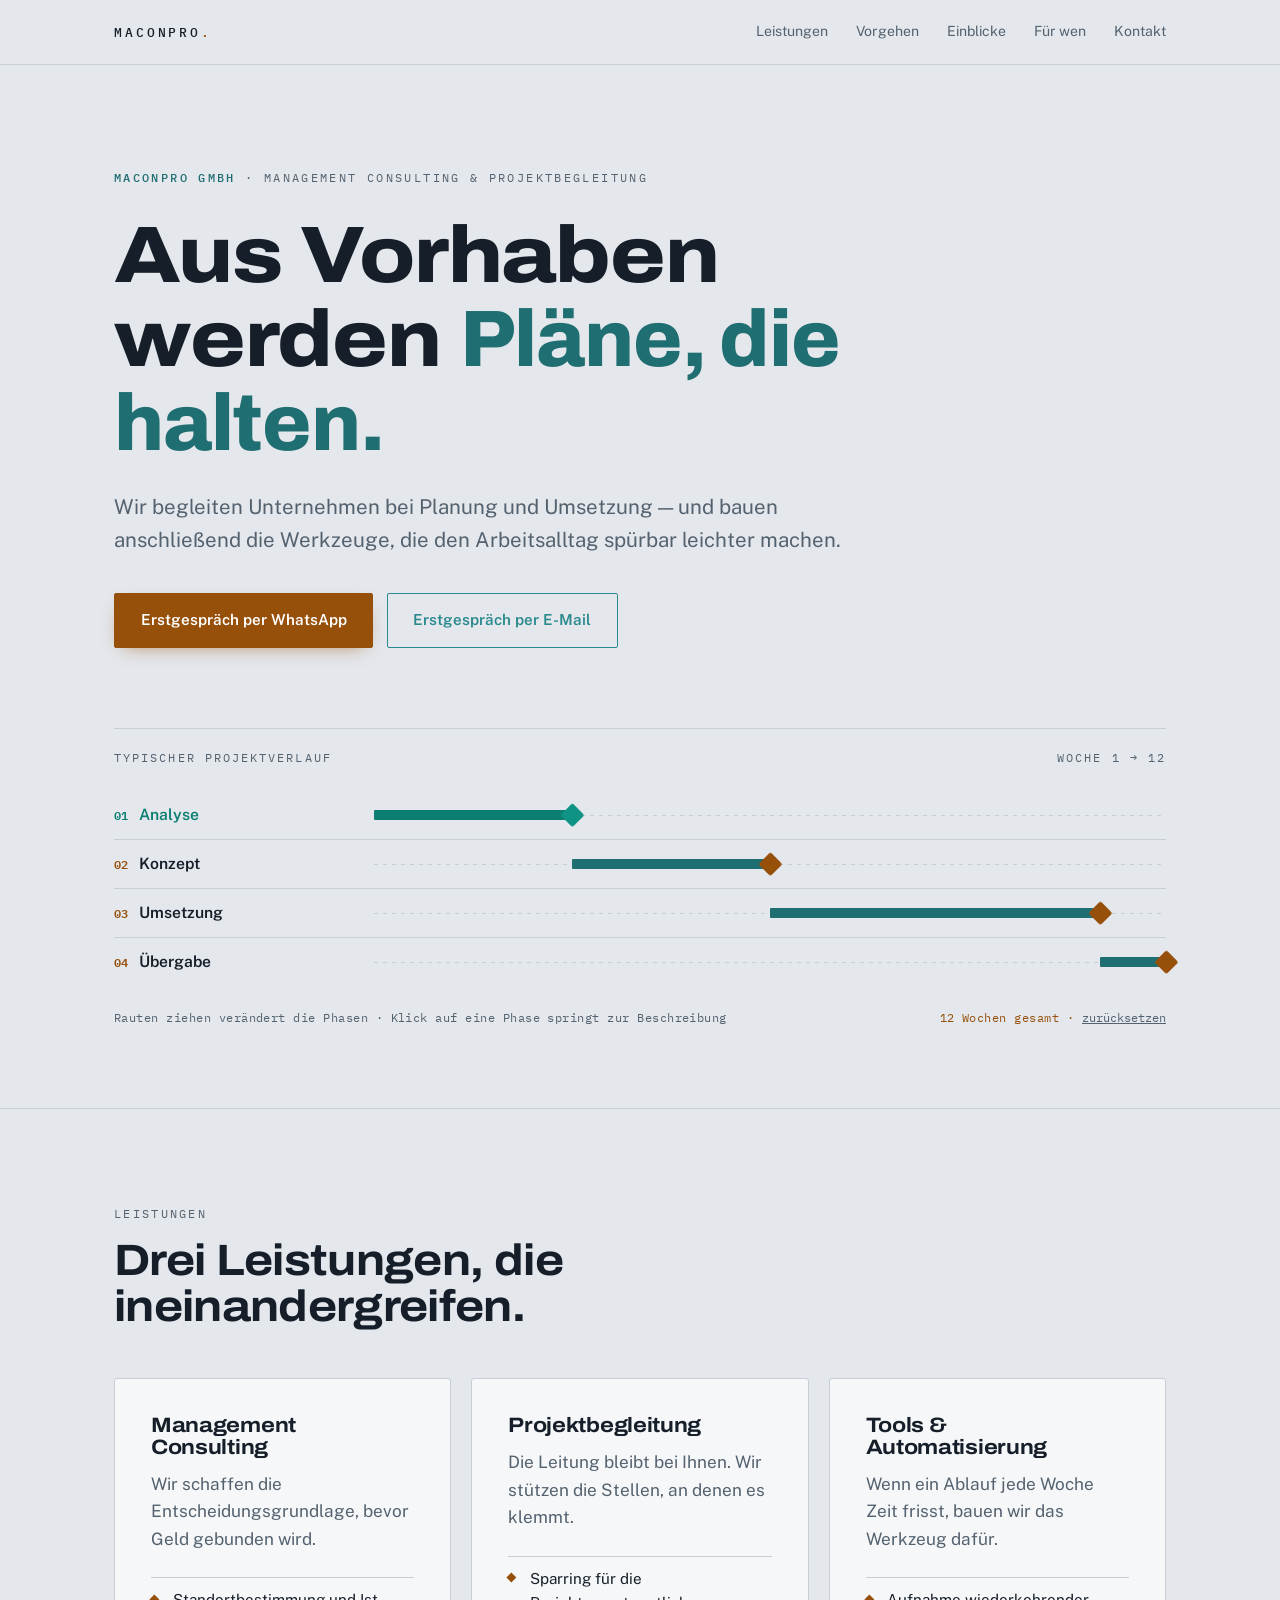
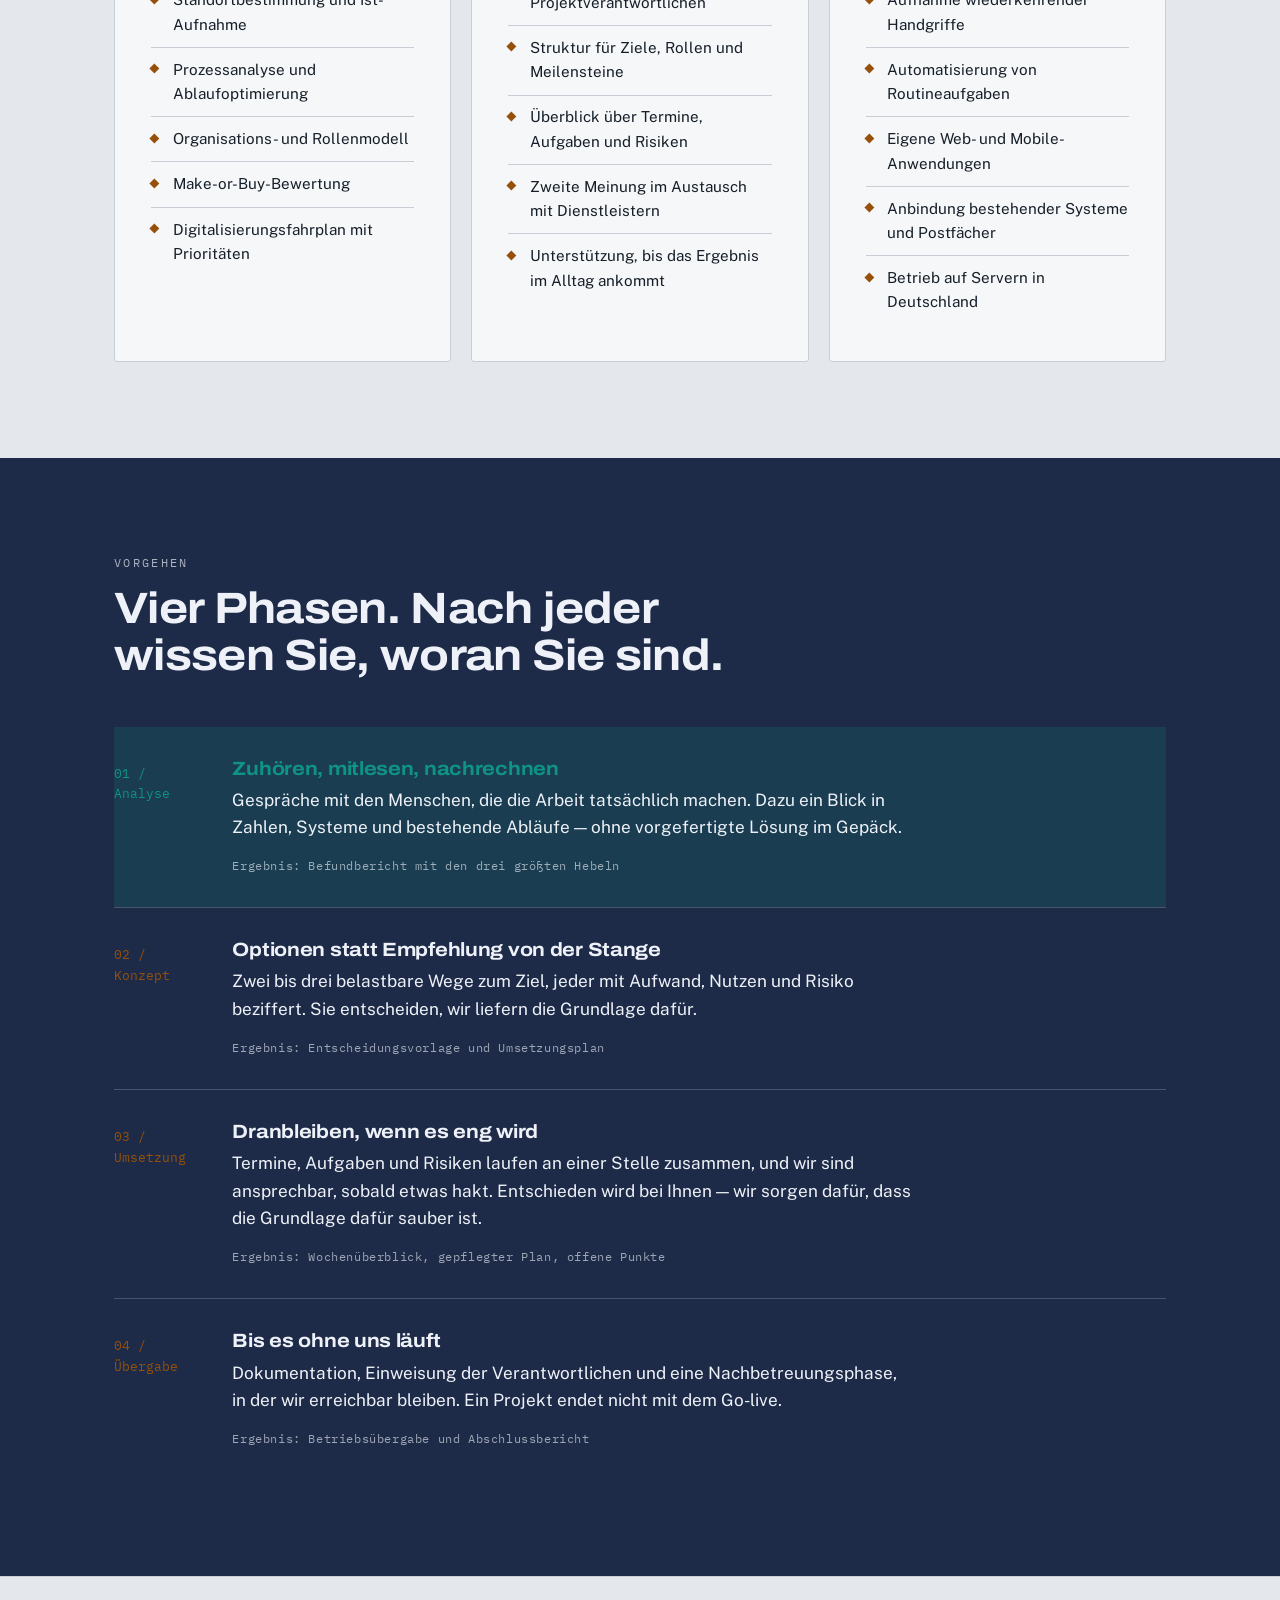
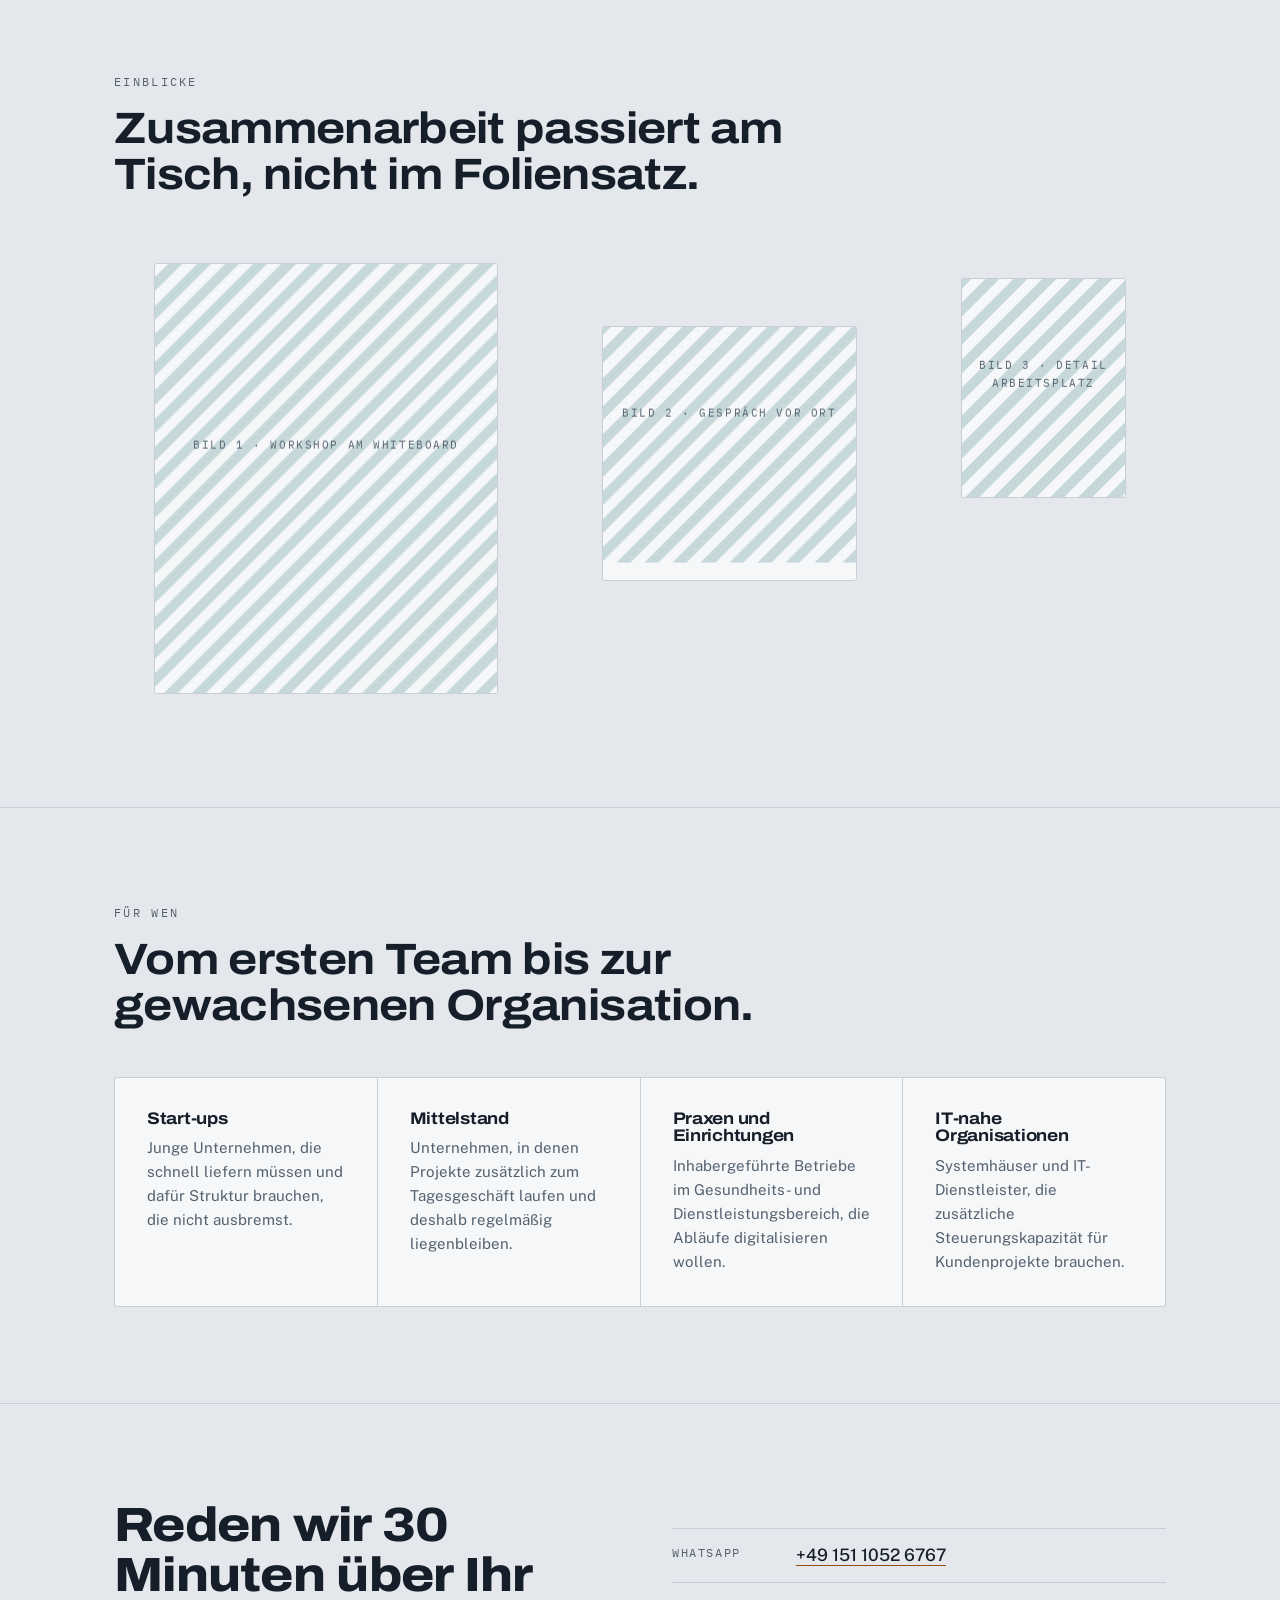
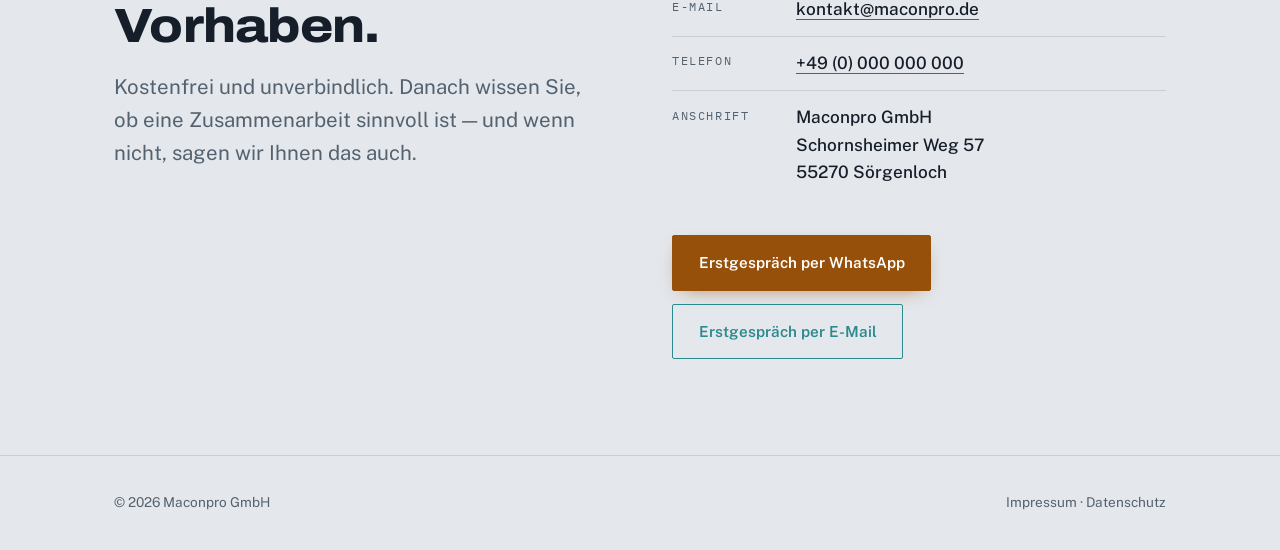
==== index.html @ 2cc6ce5a "Add files via upload" ====
<!DOCTYPE html>
<html lang="de">
<head>
<meta charset="utf-8">
<meta name="viewport" content="width=device-width, initial-scale=1">
<title>Maconpro GmbH — Management Consulting &amp; Projektbegleitung</title>
<meta name="description" content="Maconpro GmbH begleitet Unternehmen bei Planung und Umsetzung — Management Consulting, Projektbegleitung und eigene Tools, die den Arbeitsalltag automatisieren.">
<link rel="preconnect" href="https://fonts.googleapis.com">
<link rel="preconnect" href="https://fonts.gstatic.com" crossorigin>
<link href="https://fonts.googleapis.com/css2?family=Archivo:wdth,wght@62.5..125,400..800&family=IBM+Plex+Mono:wght@400;500&family=Public+Sans:wght@400;500;600&display=swap" rel="stylesheet">
<style>
:root{
  color-scheme:light;
  --paper:#E4E7EC;
  --card:#F6F7F9;
  --ink:#161F29;
  --petrol:#1F6E72;
  --petrol-bright:#2A8A8D;
  --petrol-deep:#1E2B48;
  --brass:#96500A;
  --brass-bright:#A85A08;
  --analyse:#0C7F72;
  --analyse-bright:#0E9384;
  --muted:#54626F;
  --line:#C7CED6;
  --on-deep:#EEF2F8;

  --display:'Archivo',system-ui,sans-serif;
  --body:'Public Sans',system-ui,sans-serif;
  --mono:'IBM Plex Mono',ui-monospace,monospace;

  --pad:clamp(1.25rem,5vw,5rem);
  --maxw:1180px;
}

*,*::before,*::after{box-sizing:border-box}
html{scroll-behavior:smooth}
body{
  margin:0;
  background:var(--paper);
  color:var(--ink);
  font-family:var(--body);
  font-size:clamp(1rem,0.96rem + 0.2vw,1.075rem);
  line-height:1.6;
  -webkit-font-smoothing:antialiased;
}
h1,h2,h3{font-family:var(--display);font-variation-settings:'wdth' 112;margin:0;line-height:1.05;letter-spacing:-0.015em}
p{margin:0}
a{color:inherit}
ul,ol{margin:0;padding:0;list-style:none}

.wrap{max-width:var(--maxw);margin:0 auto;padding-inline:var(--pad)}

.skip{position:absolute;left:-9999px}
.skip:focus{left:1rem;top:1rem;z-index:99;background:var(--ink);color:var(--paper);padding:.6rem 1rem}
:focus-visible{outline:2px solid var(--brass);outline-offset:3px}

/* ---------- Kopfzeile ---------- */
.topbar{
  position:sticky;top:0;z-index:40;
  background:color-mix(in srgb,var(--paper) 88%,transparent);
  backdrop-filter:blur(8px);
  border-bottom:1px solid var(--line);
}
.topbar .wrap{display:flex;align-items:center;justify-content:space-between;gap:1rem;height:64px}
.mark{font-family:var(--mono);font-size:.82rem;letter-spacing:.22em;text-transform:uppercase;text-decoration:none;font-weight:500}
.mark span{color:var(--brass)}
.topnav{display:flex;gap:1.75rem;font-size:.88rem}
.topnav a{text-decoration:none;color:var(--muted);padding-block:.35rem;border-bottom:1px solid transparent;transition:color .2s,border-color .2s}
.topnav a:hover{color:var(--ink);border-color:var(--brass)}
.topnav a.active{color:var(--ink);border-color:var(--brass)}
.progress{position:absolute;left:0;bottom:-1px;height:2px;width:0;background:linear-gradient(90deg,var(--petrol-bright),var(--brass))}
.section-label{font-family:var(--mono);font-size:.72rem;letter-spacing:.16em;text-transform:uppercase;color:var(--brass);display:none}
@media(max-width:760px){.section-label{display:block}}
@media(max-width:760px){.topnav{display:none}}

/* ---------- Hero ---------- */
.hero{padding-block:clamp(3.5rem,9vw,6.5rem) clamp(3rem,7vw,5rem)}
.eyebrow{font-family:var(--mono);font-size:.74rem;letter-spacing:.2em;text-transform:uppercase;color:var(--muted);margin-bottom:1.6rem}
.eyebrow b{color:var(--petrol);font-weight:500}
h1{font-size:clamp(2.5rem,1.4rem + 5vw,5rem);font-weight:800;max-width:16ch}
h1 em{font-style:normal;color:var(--petrol);font-variation-settings:'wdth' 100}
.lede{margin-top:1.6rem;max-width:56ch;font-size:clamp(1.05rem,1rem + .35vw,1.28rem);color:var(--muted)}
.actions{display:flex;flex-wrap:wrap;gap:.85rem;margin-top:2.25rem}
.btn{
  display:inline-flex;align-items:center;gap:.6rem;
  padding:.9rem 1.6rem;border-radius:2px;text-decoration:none;
  font-weight:600;font-size:.95rem;border:1px solid transparent;
  transition:background .2s,color .2s,border-color .2s,transform .2s,box-shadow .2s;
}
.btn-primary{background:var(--brass);color:#FFFFFF;border-color:var(--brass);box-shadow:0 6px 20px -10px color-mix(in srgb,var(--brass) 80%,transparent)}
.btn-primary:hover{background:var(--brass-bright);border-color:var(--brass-bright);transform:translateY(-2px);box-shadow:0 12px 28px -10px color-mix(in srgb,var(--brass) 75%,transparent)}
.btn-ghost{background:transparent;color:var(--petrol-bright);border-color:var(--petrol-bright)}
.btn-ghost:hover{background:var(--petrol);color:#FFFFFF;transform:translateY(-2px)}

/* ---------- Signature: Projektplan ---------- */
.plan{margin-top:clamp(3rem,7vw,5rem);border-top:1px solid var(--line);padding-top:1.25rem}
.plan-head{display:flex;justify-content:space-between;align-items:baseline;gap:1rem;flex-wrap:wrap;margin-bottom:1.5rem}
.plan-head p{font-family:var(--mono);font-size:.72rem;letter-spacing:.18em;text-transform:uppercase;color:var(--muted)}
.plan-row{display:grid;grid-template-columns:minmax(9.5rem,15rem) 1fr;gap:1.25rem;align-items:center;padding-block:.7rem;border-bottom:1px solid var(--line)}
.plan-row:last-child{border-bottom:0}
.plan-label{display:flex;align-items:baseline;gap:.7rem;font-weight:600;font-size:.98rem;
  background:none;border:0;padding:0;margin:0;color:inherit;font-family:inherit;text-align:left;cursor:pointer;
  transition:color .2s}
.plan-label:hover{color:var(--brass)}
.plan-label i{font-family:var(--mono);font-style:normal;font-size:.74rem;color:var(--brass)}
.plan-track{display:grid;grid-template-columns:repeat(12,1fr);align-items:center;min-height:1.6rem;position:relative}
.plan-track::before{
  content:'';position:absolute;inset-inline:0;top:50%;height:1px;
  background:repeating-linear-gradient(90deg,var(--line) 0 4px,transparent 4px 9px);
}
.plan-bar{
  grid-column:var(--from) / var(--to);
  height:.65rem;border-radius:1px;background:var(--bar,var(--petrol));position:relative;
  transform:scaleX(0);transform-origin:left center;
  animation:draw .7s cubic-bezier(.2,.7,.3,1) forwards;
  animation-delay:calc(var(--i) * 140ms + 250ms);
}
.plan-track{cursor:pointer}
.plan-handle{
  position:absolute;right:-.52rem;top:50%;
  width:1.05rem;height:1.05rem;padding:0;border:0;border-radius:2px;
  background:var(--brass);cursor:ew-resize;touch-action:none;
  transform:translateY(-50%) rotate(45deg);
  opacity:0;animation:pop .3s ease forwards;
  animation-delay:calc(var(--i) * 140ms + 1000ms);
  transition:background .15s;
}
.plan-handle:hover,.plan-handle:focus-visible{background:var(--brass-bright);box-shadow:0 0 0 4px color-mix(in srgb,var(--brass) 25%,transparent)}
.plan-row:hover .plan-bar,.plan-row:focus-within .plan-bar{background:var(--bar-hover,var(--brass))}
.plan-row--analyse{--bar:var(--analyse);--bar-hover:var(--analyse-bright)}
.plan-row--analyse .plan-label{color:var(--analyse)}
.plan-row--analyse .plan-label i{color:var(--analyse)}
.plan-row--analyse .plan-handle{background:var(--analyse-bright)}
@keyframes pop{to{opacity:1}}
.plan-foot{display:flex;justify-content:space-between;align-items:baseline;gap:1rem;flex-wrap:wrap;margin-top:1.4rem}
.plan-note{font-family:var(--mono);font-size:.74rem;color:var(--muted);letter-spacing:.04em}
.plan-total{font-family:var(--mono);font-size:.78rem;color:var(--brass);letter-spacing:.04em}
.plan-reset{background:none;border:0;padding:0;font:inherit;color:var(--muted);text-decoration:underline;cursor:pointer}
.plan-reset:hover{color:var(--ink)}
.plan-warn{margin-top:.8rem;font-size:.92rem;color:var(--brass-bright);max-width:62ch}
@keyframes draw{to{transform:scaleX(1)}}
@media(max-width:700px){
  .plan-row{grid-template-columns:1fr;gap:.55rem}
}

/* ---------- Abschnitte ---------- */
section{scroll-margin-top:80px}
.band{padding-block:clamp(3.5rem,8vw,6rem);border-top:1px solid var(--line)}
.band--deep{background:var(--petrol-deep);color:var(--on-deep);border-top:0}
.band--deep .shead p,.band--deep .muted{color:color-mix(in srgb,var(--on-deep) 68%,transparent)}
.shead{margin-bottom:clamp(2rem,4vw,3rem);max-width:62ch}
.shead p{font-family:var(--mono);font-size:.72rem;letter-spacing:.2em;text-transform:uppercase;color:var(--muted);margin-bottom:.9rem}
.shead h2{font-size:clamp(1.75rem,1.3rem + 1.8vw,2.75rem);font-weight:700}

.duo{display:grid;grid-template-columns:repeat(auto-fit,minmax(19rem,1fr));gap:1.25rem}
.card{background:var(--card);border:1px solid var(--line);border-radius:3px;padding:clamp(1.5rem,3vw,2.25rem)}
.card h3{font-size:1.3rem;font-weight:700;margin-bottom:.75rem}
.card > p{color:var(--muted);margin-bottom:1.5rem}
.card li{padding:.62rem 0 .62rem 1.35rem;border-top:1px solid var(--line);position:relative;font-size:.95rem}
.card li::before{content:'';position:absolute;left:0;top:1.08rem;width:.42rem;height:.42rem;background:var(--brass);transform:rotate(45deg)}

.phases{display:grid;gap:1px;background:color-mix(in srgb,var(--on-deep) 20%,transparent)}
.phase{background:var(--petrol-deep);padding:clamp(1.4rem,3vw,2rem) 0;display:grid;grid-template-columns:5rem 1fr;gap:clamp(1rem,3vw,2.5rem);align-items:start}
.phase i{font-family:var(--mono);font-style:normal;font-size:.8rem;color:var(--brass);padding-top:.32rem}
.phase--analyse{background:color-mix(in srgb,var(--analyse) 22%,var(--petrol-deep))}
.phase--analyse i{color:var(--analyse-bright)}
.phase--analyse h3{color:var(--analyse-bright)}
.phase{transition:background .45s ease}
.phase.flash{background:color-mix(in srgb,var(--brass) 16%,var(--petrol-deep))}
.phase h3{font-size:1.2rem;font-weight:700;margin-bottom:.5rem}
.phase p{max-width:62ch}
.phase .out{margin-top:.9rem;font-family:var(--mono);font-size:.75rem;letter-spacing:.05em;color:color-mix(in srgb,var(--on-deep) 62%,transparent)}
@media(max-width:600px){.phase{grid-template-columns:1fr;gap:.5rem}}

.who{display:grid;grid-template-columns:repeat(auto-fit,minmax(15rem,1fr));gap:1px;background:var(--line);border:1px solid var(--line);border-radius:3px;overflow:hidden}
.who > div{background:var(--card);padding:clamp(1.4rem,3vw,2rem)}
.who h3{font-size:1.05rem;font-weight:700;margin-bottom:.55rem}
.who p{color:var(--muted);font-size:.94rem}

.cta{position:relative;display:inline-block}
.cta-tip{
  position:absolute;bottom:calc(100% + .7rem);left:50%;
  transform:translate(-50%,7px);
  background:var(--card);color:var(--ink);
  border:1px solid var(--brass);border-radius:3px;
  padding:.55rem .85rem;white-space:nowrap;
  font-family:var(--mono);font-size:.72rem;letter-spacing:.03em;line-height:1.4;
  opacity:0;pointer-events:none;z-index:5;
  box-shadow:0 14px 34px -14px rgba(26,36,48,.16);
  transition:opacity .22s ease,transform .22s ease;
}
.cta-tip::after{
  content:'';position:absolute;top:100%;left:50%;transform:translateX(-50%);
  border:6px solid transparent;border-top-color:var(--brass);
}
@media(hover:hover){
  .cta:hover .cta-tip{opacity:1;transform:translate(-50%,0)}
}
.cta:focus-within .cta-tip{opacity:1;transform:translate(-50%,0)}
@media(max-width:620px){
  .cta-tip{white-space:normal;width:min(76vw,19rem);text-align:center}
}

/* ---------- Bildband mit Parallax ---------- */
.gallery{display:grid;grid-template-columns:repeat(12,1fr);gap:clamp(.75rem,2vw,1.5rem);align-items:start}
.shot{position:relative;overflow:hidden;border-radius:3px;border:1px solid var(--line);background:var(--card)}
.shot-media{
  position:absolute;inset:-9% 0;
  background-image:repeating-linear-gradient(135deg,color-mix(in srgb,var(--petrol) 22%,transparent) 0 10px,transparent 10px 20px);
  background-size:cover;background-position:center;
  display:grid;place-items:center;will-change:transform;
}
.shot-media img{width:100%;height:100%;object-fit:cover;display:block}
.ph{font-family:var(--mono);font-size:.7rem;letter-spacing:.14em;text-transform:uppercase;color:var(--muted);text-align:center;padding:0 1rem}
.shot--a{grid-column:1 / 6;aspect-ratio:4/5}
.shot--b{grid-column:6 / 10;aspect-ratio:1/1;margin-top:clamp(2rem,7vw,5rem)}
.shot--c{grid-column:10 / 13;aspect-ratio:3/4;margin-top:clamp(1rem,3vw,2rem)}
@media(max-width:700px){
  .gallery{grid-template-columns:1fr 1fr}
  .shot--a{grid-column:1 / 2;aspect-ratio:3/4}
  .shot--b{grid-column:2 / 3;aspect-ratio:3/4;margin-top:2rem}
  .shot--c{grid-column:1 / 3;aspect-ratio:16/9;margin-top:.5rem}
}

/* ---------- Kontakt ---------- */
.contact{display:grid;grid-template-columns:repeat(auto-fit,minmax(18rem,1fr));gap:clamp(2rem,5vw,4rem);align-items:start}
.contact h2{font-size:clamp(1.9rem,1.3rem + 2.2vw,3rem);font-weight:800;max-width:14ch}
.dl{margin-top:1.75rem}
.dl div{display:flex;gap:1.25rem;padding:.8rem 0;border-top:1px solid var(--line)}
.dl dt{font-family:var(--mono);font-size:.72rem;letter-spacing:.14em;text-transform:uppercase;color:var(--muted);min-width:6.5rem;padding-top:.15rem}
.dl dd{margin:0;font-weight:500}
.dl a{text-decoration:none;border-bottom:1px solid var(--brass)}

footer{border-top:1px solid var(--line);padding-block:2.25rem;font-size:.85rem;color:var(--muted)}
footer .wrap{display:flex;flex-wrap:wrap;gap:1rem 2rem;justify-content:space-between}
footer a{text-decoration:none;border-bottom:1px solid transparent}
footer a:hover{border-color:var(--brass);color:var(--ink)}

.reveal{opacity:0;transform:translateY(18px);transition:opacity .6s ease,transform .6s ease}
.reveal.in{opacity:1;transform:none}

@media(prefers-reduced-motion:reduce){
  html{scroll-behavior:auto}
  *,*::before,*::after{animation-duration:.001ms!important;transition-duration:.001ms!important}
  .plan-bar{transform:scaleX(1)}
  .reveal{opacity:1;transform:none}
  .shot-media{transform:none!important;inset:0}
}
</style>
</head>
<body>

<a class="skip" href="#inhalt">Zum Inhalt springen</a>

<header class="topbar">
  <div class="wrap">
    <a class="mark" href="#start">Maconpro<span>.</span></a>
    <nav class="topnav" aria-label="Hauptnavigation">
      <a href="#leistungen">Leistungen</a>
      <a href="#vorgehen">Vorgehen</a>
      <a href="#einblicke">Einblicke</a>
      <a href="#zielgruppen">Für wen</a>
      <a href="#kontakt">Kontakt</a>
    </nav>
    <span class="section-label" id="sectionLabel" aria-hidden="true">Start</span>
  </div>
  <div class="progress" id="progress"></div>
</header>

<main id="inhalt">

  <!-- HERO -->
  <section class="hero" id="start" data-label="Start">
    <div class="wrap">
      <p class="eyebrow"><b>Maconpro GmbH</b> · Management Consulting &amp; Projektbegleitung</p>
      <h1>Aus Vorhaben werden <em>Pläne, die halten.</em></h1>
      <p class="lede">Wir begleiten Unternehmen bei Planung und Umsetzung — und bauen anschließend die Werkzeuge, die den Arbeitsalltag spürbar leichter machen.</p>
      <div class="actions">
        <span class="cta"><span class="cta-tip" aria-hidden="true">Fragen kostet nichts.</span><a class="btn btn-primary" href="https://wa.me/4915110526767?text=Hallo%2C%20ich%20interessiere%20mich%20f%C3%BCr%20ein%20Erstgespr%C3%A4ch." target="_blank" rel="noopener">Erstgespräch per WhatsApp</a></span>
        <span class="cta"><span class="cta-tip" aria-hidden="true">Fragen kostet nichts.</span><a class="btn btn-ghost" href="mailto:kontakt@maconpro.de?subject=Anfrage%20Erstgespr%C3%A4ch&body=Hallo%2C%0A%0Aich%20interessiere%20mich%20f%C3%BCr%20ein%20Erstgespr%C3%A4ch.%0A%0A">Erstgespräch per E-Mail</a></span>
      </div>

      <div class="plan" aria-label="Typischer Projektverlauf in vier Phasen">
        <div class="plan-head">
          <p>Typischer Projektverlauf</p>
          <p>Woche 1 &rarr; <span id="planEnd">12</span></p>
        </div>
        <ol>
          <li class="plan-row plan-row--analyse">
            <button type="button" class="plan-label"><i>01</i> Analyse</button>
            <span class="plan-track"><span class="plan-bar" style="--from:1;--to:4;--i:0"><button type="button" class="plan-handle" style="--i:0" aria-label="Dauer der Analyse anpassen"></button></span></span>
          </li>
          <li class="plan-row">
            <button type="button" class="plan-label"><i>02</i> Konzept</button>
            <span class="plan-track"><span class="plan-bar" style="--from:4;--to:7;--i:1"><button type="button" class="plan-handle" style="--i:1" aria-label="Dauer des Konzepts anpassen"></button></span></span>
          </li>
          <li class="plan-row">
            <button type="button" class="plan-label"><i>03</i> Umsetzung</button>
            <span class="plan-track"><span class="plan-bar" style="--from:7;--to:12;--i:2"><button type="button" class="plan-handle" style="--i:2" aria-label="Dauer der Umsetzung anpassen"></button></span></span>
          </li>
          <li class="plan-row">
            <button type="button" class="plan-label"><i>04</i> Übergabe</button>
            <span class="plan-track"><span class="plan-bar" style="--from:12;--to:13;--i:3"><button type="button" class="plan-handle" style="--i:3" aria-label="Dauer der Übergabe anpassen"></button></span></span>
          </li>
        </ol>
        <div class="plan-foot">
          <p class="plan-note">Rauten ziehen verändert die Phasen · Klick auf eine Phase springt zur Beschreibung</p>
          <p class="plan-total"><span id="planWeeks">12</span> Wochen gesamt · <button type="button" class="plan-reset" id="planReset">zurücksetzen</button></p>
        </div>
        <p class="plan-warn" id="planWarn" hidden></p>
      </div>
    </div>
  </section>

  <!-- LEISTUNGEN -->
  <section class="band" id="leistungen" data-label="Leistungen">
    <div class="wrap">
      <div class="shead reveal">
        <p>Leistungen</p>
        <h2>Drei Leistungen, die ineinandergreifen.</h2>
      </div>
      <div class="duo">
        <article class="card reveal">
          <h3>Management Consulting</h3>
          <p>Wir schaffen die Entscheidungsgrundlage, bevor Geld gebunden wird.</p>
          <ul>
            <li>Standortbestimmung und Ist-Aufnahme</li>
            <li>Prozessanalyse und Ablaufoptimierung</li>
            <li>Organisations- und Rollenmodell</li>
            <li>Make-or-Buy-Bewertung</li>
            <li>Digitalisierungsfahrplan mit Prioritäten</li>
          </ul>
        </article>
        <article class="card reveal">
          <h3>Projektbegleitung</h3>
          <p>Die Leitung bleibt bei Ihnen. Wir stützen die Stellen, an denen es klemmt.</p>
          <ul>
            <li>Sparring für die Projektverantwortlichen</li>
            <li>Struktur für Ziele, Rollen und Meilensteine</li>
            <li>Überblick über Termine, Aufgaben und Risiken</li>
            <li>Zweite Meinung im Austausch mit Dienstleistern</li>
            <li>Unterstützung, bis das Ergebnis im Alltag ankommt</li>
          </ul>
        </article>
        <article class="card reveal">
          <h3>Tools &amp; Automatisierung</h3>
          <p>Wenn ein Ablauf jede Woche Zeit frisst, bauen wir das Werkzeug dafür.</p>
          <ul>
            <li>Aufnahme wiederkehrender Handgriffe</li>
            <li>Automatisierung von Routineaufgaben</li>
            <li>Eigene Web- und Mobile-Anwendungen</li>
            <li>Anbindung bestehender Systeme und Postfächer</li>
            <li>Betrieb auf Servern in Deutschland</li>
          </ul>
        </article>
      </div>
    </div>
  </section>

  <!-- VORGEHEN -->
  <section class="band band--deep" id="vorgehen" data-label="Vorgehen">
    <div class="wrap">
      <div class="shead reveal">
        <p>Vorgehen</p>
        <h2>Vier Phasen. Nach jeder wissen Sie, woran Sie sind.</h2>
      </div>
      <div class="phases">
        <article class="phase phase--analyse reveal" id="phase-1">
          <i>01 / Analyse</i>
          <div>
            <h3>Zuhören, mitlesen, nachrechnen</h3>
            <p>Gespräche mit den Menschen, die die Arbeit tatsächlich machen. Dazu ein Blick in Zahlen, Systeme und bestehende Abläufe — ohne vorgefertigte Lösung im Gepäck.</p>
            <p class="out">Ergebnis: Befundbericht mit den drei größten Hebeln</p>
          </div>
        </article>
        <article class="phase reveal" id="phase-2">
          <i>02 / Konzept</i>
          <div>
            <h3>Optionen statt Empfehlung von der Stange</h3>
            <p>Zwei bis drei belastbare Wege zum Ziel, jeder mit Aufwand, Nutzen und Risiko beziffert. Sie entscheiden, wir liefern die Grundlage dafür.</p>
            <p class="out">Ergebnis: Entscheidungsvorlage und Umsetzungsplan</p>
          </div>
        </article>
        <article class="phase reveal" id="phase-3">
          <i>03 / Umsetzung</i>
          <div>
            <h3>Dranbleiben, wenn es eng wird</h3>
            <p>Termine, Aufgaben und Risiken laufen an einer Stelle zusammen, und wir sind ansprechbar, sobald etwas hakt. Entschieden wird bei Ihnen — wir sorgen dafür, dass die Grundlage dafür sauber ist.</p>
            <p class="out">Ergebnis: Wochenüberblick, gepflegter Plan, offene Punkte</p>
          </div>
        </article>
        <article class="phase reveal" id="phase-4">
          <i>04 / Übergabe</i>
          <div>
            <h3>Bis es ohne uns läuft</h3>
            <p>Dokumentation, Einweisung der Verantwortlichen und eine Nachbetreuungsphase, in der wir erreichbar bleiben. Ein Projekt endet nicht mit dem Go-live.</p>
            <p class="out">Ergebnis: Betriebsübergabe und Abschlussbericht</p>
          </div>
        </article>
      </div>
    </div>
  </section>

  <!-- BILDBAND (Parallax) -->
  <section class="band" id="einblicke" data-label="Einblicke">
    <div class="wrap">
      <div class="shead reveal">
        <p>Einblicke</p>
        <h2>Zusammenarbeit passiert am Tisch, nicht im Foliensatz.</h2>
      </div>
      <!-- Bild einsetzen: <span class="ph">…</span> durch <img src="bilder/dateiname.jpg" alt="Beschreibung"> ersetzen -->
      <div class="gallery">
        <figure class="shot shot--a" data-speed="0.16">
          <div class="shot-media"><span class="ph">Bild 1 · Workshop am Whiteboard</span></div>
        </figure>
        <figure class="shot shot--b" data-speed="0.30">
          <div class="shot-media"><span class="ph">Bild 2 · Gespräch vor Ort</span></div>
        </figure>
        <figure class="shot shot--c" data-speed="0.10">
          <div class="shot-media"><span class="ph">Bild 3 · Detail Arbeitsplatz</span></div>
        </figure>
      </div>
    </div>
  </section>

  <!-- ZIELGRUPPEN -->
  <section class="band" id="zielgruppen" data-label="Für wen">
    <div class="wrap">
      <div class="shead reveal">
        <p>Für wen</p>
        <h2>Vom ersten Team bis zur gewachsenen Organisation.</h2>
      </div>
      <div class="who reveal">
        <div>
          <h3>Start-ups</h3>
          <p>Junge Unternehmen, die schnell liefern müssen und dafür Struktur brauchen, die nicht ausbremst.</p>
        </div>
        <div>
          <h3>Mittelstand</h3>
          <p>Unternehmen, in denen Projekte zusätzlich zum Tagesgeschäft laufen und deshalb regelmäßig liegenbleiben.</p>
        </div>
        <div>
          <h3>Praxen und Einrichtungen</h3>
          <p>Inhabergeführte Betriebe im Gesundheits- und Dienstleistungsbereich, die Abläufe digitalisieren wollen.</p>
        </div>
        <div>
          <h3>IT-nahe Organisationen</h3>
          <p>Systemhäuser und IT-Dienstleister, die zusätzliche Steuerungskapazität für Kundenprojekte brauchen.</p>
        </div>
      </div>
    </div>
  </section>

  <!-- KONTAKT -->
  <section class="band" id="kontakt" data-label="Kontakt">
    <div class="wrap contact">
      <div class="reveal">
        <h2>Reden wir 30 Minuten über Ihr Vorhaben.</h2>
        <p class="lede" style="margin-top:1.25rem">Kostenfrei und unverbindlich. Danach wissen Sie, ob eine Zusammenarbeit sinnvoll ist — und wenn nicht, sagen wir Ihnen das auch.</p>
      </div>
      <div class="reveal">
        <dl class="dl">
          <div><dt>WhatsApp</dt><dd><a href="https://wa.me/4915110526767" target="_blank" rel="noopener">+49 151 1052 6767</a></dd></div>
          <div><dt>E-Mail</dt><dd><a href="mailto:kontakt@maconpro.de">kontakt@maconpro.de</a></dd></div>
          <div><dt>Telefon</dt><dd><a href="tel:+490000000000">+49 (0) 000 000 000</a></dd></div>
          <div><dt>Anschrift</dt><dd>Maconpro GmbH<br>Schornsheimer Weg 57<br>55270 Sörgenloch</dd></div>
        </dl>
        <div class="actions">
          <span class="cta"><span class="cta-tip" aria-hidden="true">Fragen kostet nichts.</span><a class="btn btn-primary" href="https://wa.me/4915110526767?text=Hallo%2C%20ich%20interessiere%20mich%20f%C3%BCr%20ein%20Erstgespr%C3%A4ch." target="_blank" rel="noopener">Erstgespräch per WhatsApp</a></span>
          <span class="cta"><span class="cta-tip" aria-hidden="true">Fragen kostet nichts.</span><a class="btn btn-ghost" href="mailto:kontakt@maconpro.de?subject=Anfrage%20Erstgespr%C3%A4ch&body=Hallo%2C%0A%0Aich%20interessiere%20mich%20f%C3%BCr%20ein%20Erstgespr%C3%A4ch.%0A%0A">Erstgespräch per E-Mail</a></span>
        </div>
      </div>
    </div>
  </section>

</main>

<footer>
  <div class="wrap">
    <p>© <span id="jahr">2026</span> Maconpro GmbH</p>
    <p><a href="impressum.html">Impressum</a> · <a href="datenschutz.html">Datenschutz</a></p>
  </div>
</footer>

<script>
document.getElementById('jahr').textContent = new Date().getFullYear();

const io = new IntersectionObserver((entries) => {
  entries.forEach(e => { if (e.isIntersecting) { e.target.classList.add('in'); io.unobserve(e.target); } });
}, { threshold: 0.15 });
document.querySelectorAll('.reveal').forEach((el, i) => {
  el.style.transitionDelay = (i % 3) * 70 + 'ms';
  io.observe(el);
});

/* ---------- Spruch am Erstgespräch-Button ---------- */
const sprueche = [
  'Fragen kostet nichts. Nicht fragen schon.',
  'Kein Verkaufsgespräch. Ein Gespräch.',
  'Die Nachricht ist schon getippt. Fehlt nur Senden.',
  '30 Minuten, unverbindlich, ohne Foliensatz.',
  'Ein Klick spart drei Wochen Grübeln.',
  'Passt nicht? Sagen wir Ihnen ehrlich.'
];

document.querySelectorAll('.cta').forEach((cta) => {
  const tip = cta.querySelector('.cta-tip');
  if (!tip) return;
  let letzter = -1;
  const zeigen = () => {
    let n;
    do { n = Math.floor(Math.random() * sprueche.length); } while (n === letzter);
    letzter = n;
    tip.textContent = sprueche[n];
  };
  zeigen();
  cta.addEventListener('pointerenter', zeigen);
  cta.addEventListener('focusin', zeigen);
});

/* ---------- Projektplan: klickbar und ziehbar ---------- */
const BASIS = [3, 3, 5, 1];          // Wochen je Phase
const WOCHEN_MAX = 12;
let dauer = BASIS.slice();

const planRows   = Array.from(document.querySelectorAll('.plan-row'));
const planWeeks  = document.getElementById('planWeeks');
const planEnd    = document.getElementById('planEnd');
const planWarn   = document.getElementById('planWarn');
const planReset  = document.getElementById('planReset');

function planZeichnen() {
  let start = 1;
  planRows.forEach((row, i) => {
    const bar = row.querySelector('.plan-bar');
    bar.style.setProperty('--from', start);
    bar.style.setProperty('--to', start + dauer[i]);
    start += dauer[i];
  });

  const summe = dauer.reduce((a, b) => a + b, 0);
  if (planWeeks) planWeeks.textContent = summe;
  if (planEnd) planEnd.textContent = summe;

  let hinweis = '';
  if (dauer[0] < BASIS[0]) {
    hinweis = 'Analyse verkürzt. Was hier nicht auffällt, taucht in der Umsetzung wieder auf — meist teurer als die gesparten Wochen.';
  } else if (dauer[2] < BASIS[2]) {
    hinweis = 'Wenig Zeit für die Umsetzung. Machbar, wenn der Umfang mitschrumpft. Sonst wird die Übergabe zum Engpass.';
  } else if (dauer[3] < BASIS[3]) {
    hinweis = 'Ohne Übergabe endet das Projekt mit dem Go-live, nicht mit dem Betrieb.';
  } else if (dauer[0] > BASIS[0]) {
    hinweis = 'Mehr Zeit für die Analyse. Erfahrungsgemäß die Wochen, die sich am ehesten auszahlen.';
  }

  if (planWarn) {
    planWarn.textContent = hinweis;
    planWarn.hidden = !hinweis;
  }
}

function dauerSetzen(i, wert) {
  const andere = dauer.reduce((a, b, j) => (j === i ? a : a + b), 0);
  dauer[i] = Math.max(1, Math.min(wert, WOCHEN_MAX - andere));
  planZeichnen();
}

function zuPhase(i) {
  const ziel = document.getElementById('phase-' + (i + 1));
  if (!ziel) return;
  ziel.scrollIntoView({ behavior: reduce.matches ? 'auto' : 'smooth', block: 'center' });
  ziel.classList.add('flash');
  setTimeout(() => ziel.classList.remove('flash'), 1500);
}

planRows.forEach((row, i) => {
  const griff = row.querySelector('.plan-handle');
  const track = row.querySelector('.plan-track');
  const label = row.querySelector('.plan-label');
  let aktiv = false, startX = 0, startDauer = 0, gezogen = false;

  if (label) label.addEventListener('click', () => zuPhase(i));
  if (track) track.addEventListener('click', (e) => {
    if (e.target.closest('.plan-handle') || gezogen) return;
    zuPhase(i);
  });

  if (!griff) return;

  griff.addEventListener('pointerdown', (e) => {
    e.preventDefault();
    e.stopPropagation();
    aktiv = true;
    gezogen = false;
    startX = e.clientX;
    startDauer = dauer[i];
    griff.setPointerCapture(e.pointerId);
  });

  griff.addEventListener('pointermove', (e) => {
    if (!aktiv) return;
    const spalte = track.getBoundingClientRect().width / WOCHEN_MAX;
    const schritte = Math.round((e.clientX - startX) / spalte);
    if (schritte !== 0) gezogen = true;
    dauerSetzen(i, startDauer + schritte);
  });

  const beenden = () => {
    aktiv = false;
    setTimeout(() => { gezogen = false; }, 50);
  };
  griff.addEventListener('pointerup', beenden);
  griff.addEventListener('pointercancel', beenden);

  griff.addEventListener('keydown', (e) => {
    if (e.key === 'ArrowRight') { dauerSetzen(i, dauer[i] + 1); e.preventDefault(); }
    if (e.key === 'ArrowLeft')  { dauerSetzen(i, dauer[i] - 1); e.preventDefault(); }
  });
});

if (planReset) planReset.addEventListener('click', () => { dauer = BASIS.slice(); planZeichnen(); });
planZeichnen();

/* ---------- Fortschrittsleiste ---------- */
const progress = document.getElementById('progress');
const sectionLabel = document.getElementById('sectionLabel');
const sections = Array.from(document.querySelectorAll('main section[data-label]'));
const navLinks = Array.from(document.querySelectorAll('.topnav a'));

function fortschritt() {
  const doc = document.documentElement;
  const max = doc.scrollHeight - doc.clientHeight;
  if (progress) progress.style.width = (max > 0 ? (doc.scrollTop / max) * 100 : 0) + '%';

  const grenze = doc.clientHeight * 0.35;
  let aktuell = sections[0];
  for (const s of sections) {
    if (s.getBoundingClientRect().top <= grenze) aktuell = s;
  }
  if (!aktuell) return;
  if (sectionLabel) sectionLabel.textContent = aktuell.dataset.label;
  navLinks.forEach(a => a.classList.toggle('active', a.getAttribute('href') === '#' + aktuell.id));
}

/* ---------- Parallax: Bilder wandern langsamer als die Seite ---------- */
const reduce = window.matchMedia('(prefers-reduced-motion: reduce)');
const shots = Array.from(document.querySelectorAll('.shot'));
let queued = false;

function parallax() {
  const vh = window.innerHeight;
  for (const shot of shots) {
    const r = shot.getBoundingClientRect();
    if (r.bottom < -200 || r.top > vh + 200) continue;
    const progress = (r.top + r.height / 2 - vh / 2) / vh;   // -1 oben … +1 unten
    const speed = parseFloat(shot.dataset.speed) || 0.15;
    const media = shot.querySelector('.shot-media');
    if (media) media.style.transform = 'translate3d(0,' + (progress * speed * 100).toFixed(2) + '%,0)';
  }
  queued = false;
}

function tick() {
  fortschritt();
  if (!reduce.matches) parallax();
  queued = false;
}

function onScroll() {
  if (!queued) { queued = true; requestAnimationFrame(tick); }
}

window.addEventListener('scroll', onScroll, { passive: true });
window.addEventListener('resize', onScroll);
tick();
</script>

</body>
</html>
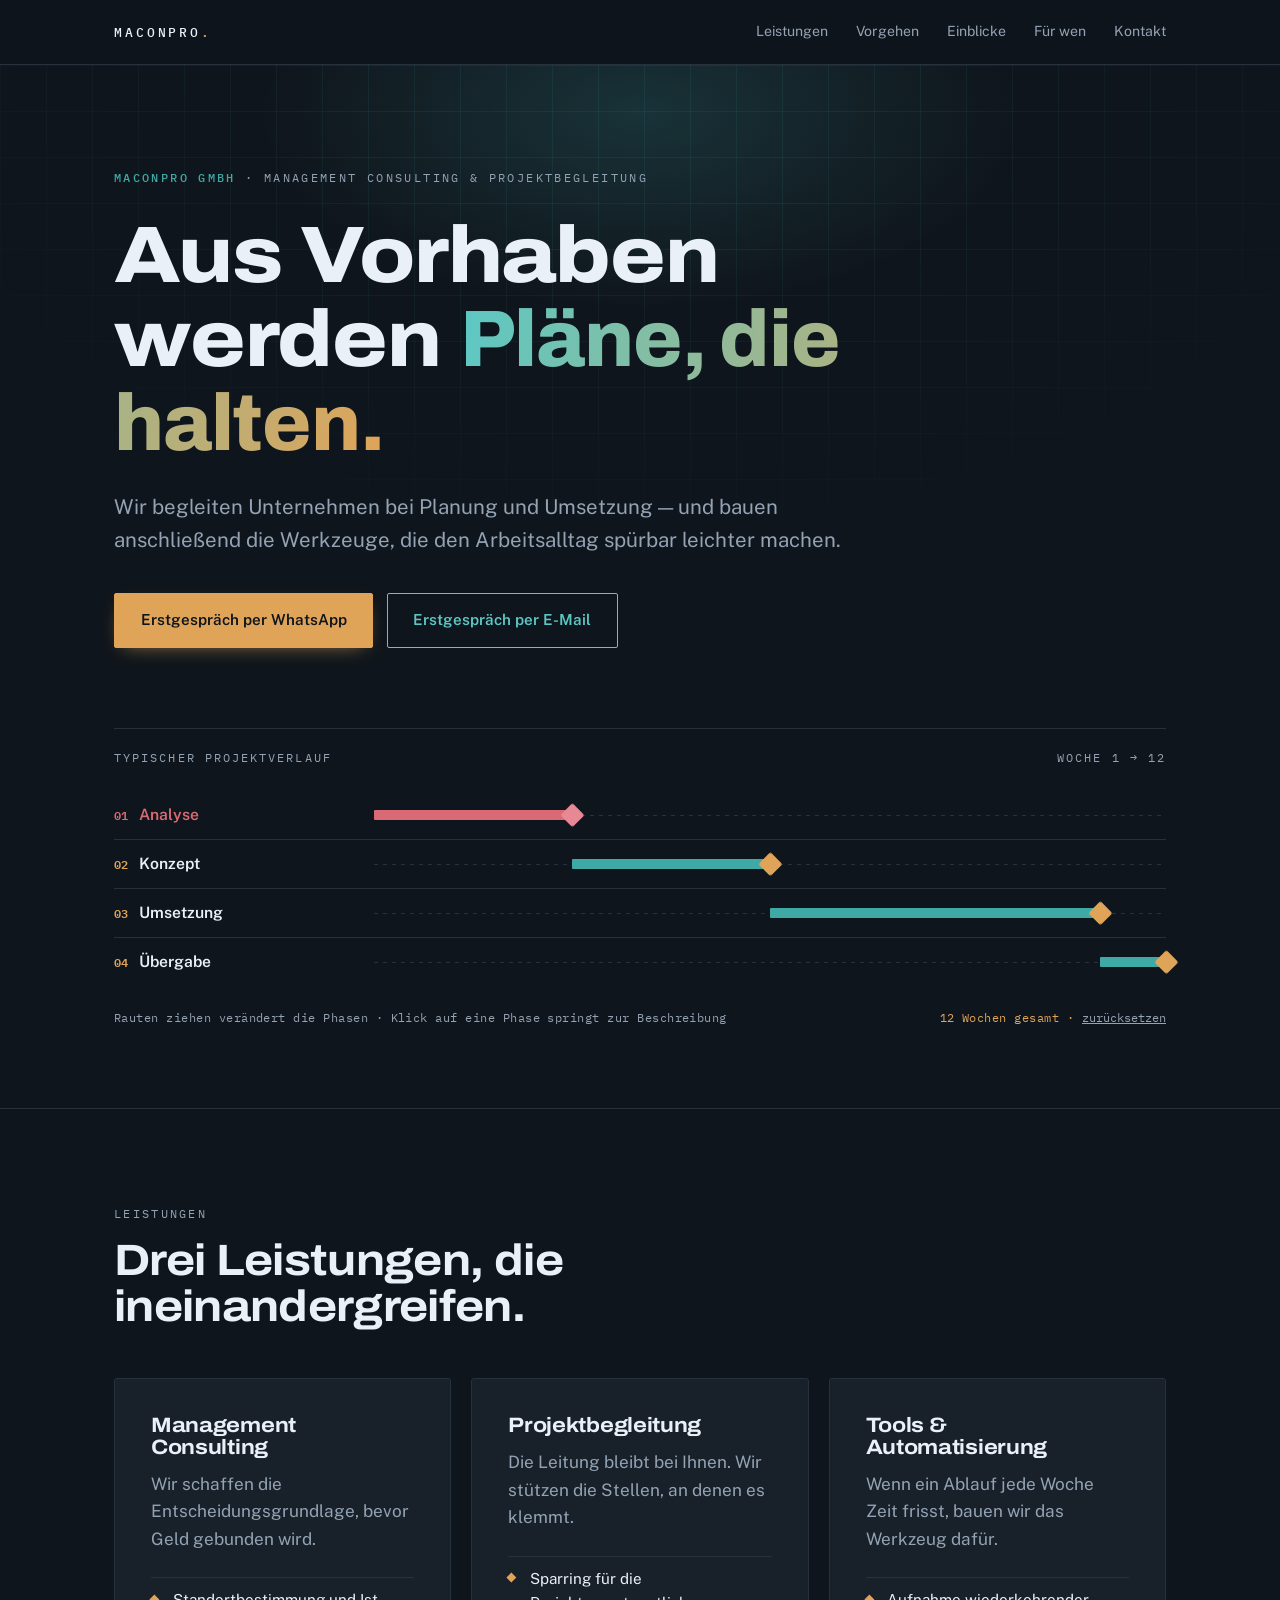
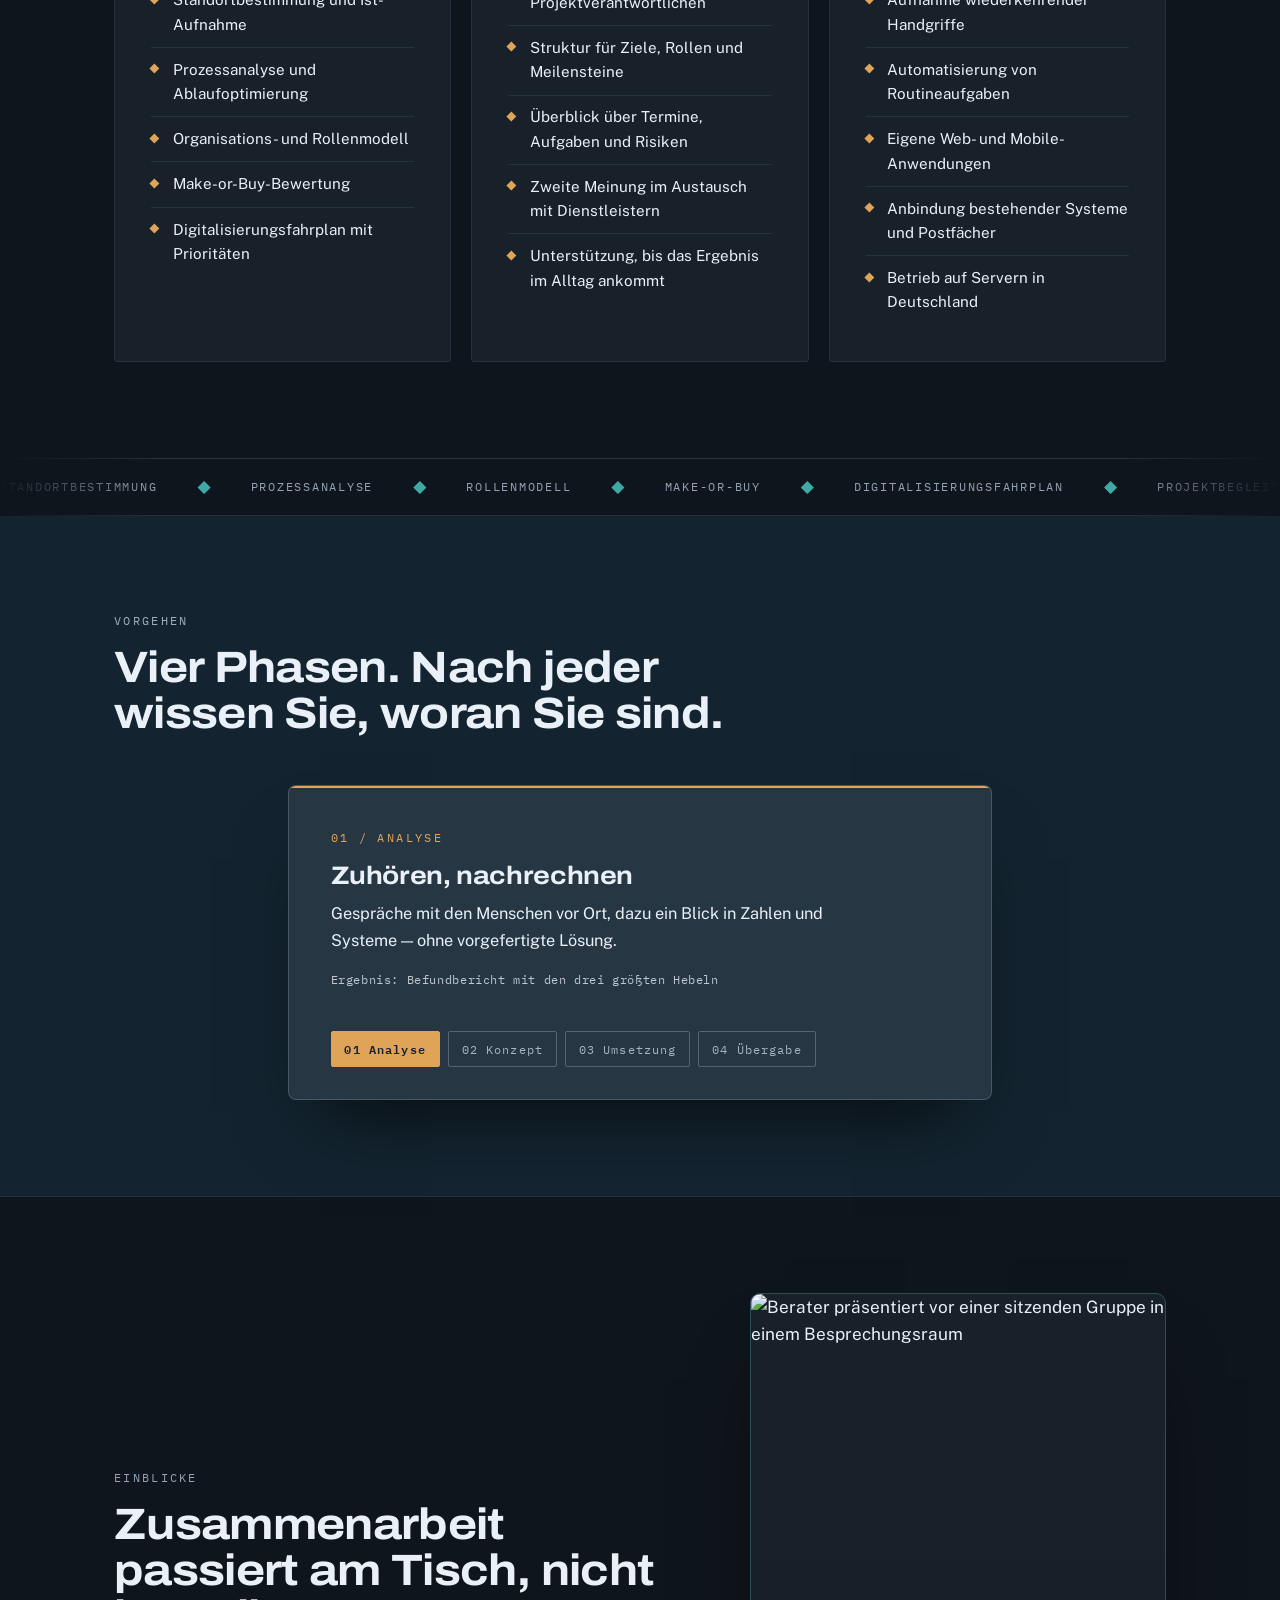
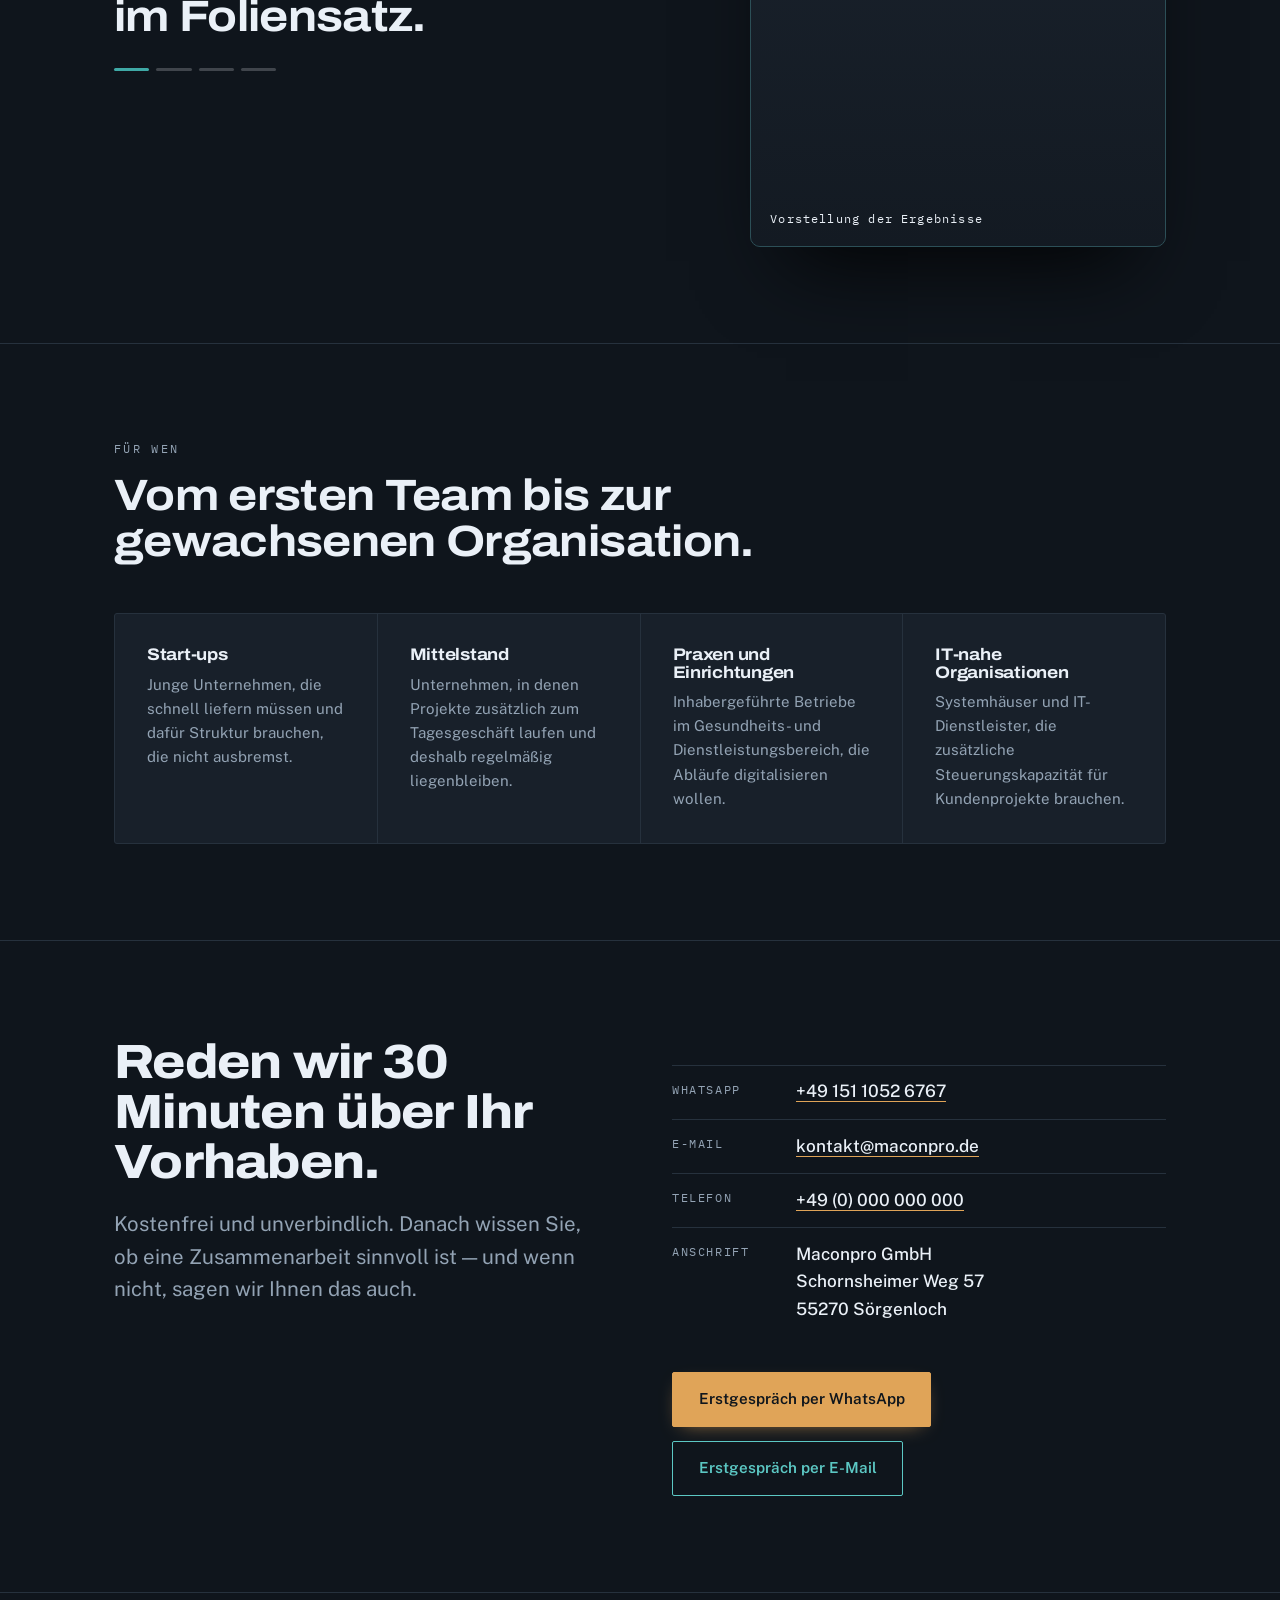
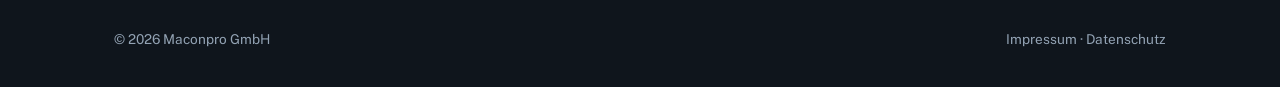
==== commit 2ab23efe: "Add files via upload" ====
--- a/index.html
+++ b/index.html
@@ -10,20 +10,22 @@
 <link href="https://fonts.googleapis.com/css2?family=Archivo:wdth,wght@62.5..125,400..800&family=IBM+Plex+Mono:wght@400;500&family=Public+Sans:wght@400;500;600&display=swap" rel="stylesheet">
 <style>
 :root{
-  color-scheme:light;
-  --paper:#E4E7EC;
-  --card:#F6F7F9;
-  --ink:#161F29;
-  --petrol:#1F6E72;
-  --petrol-bright:#2A8A8D;
-  --petrol-deep:#1E2B48;
-  --brass:#96500A;
-  --brass-bright:#A85A08;
-  --analyse:#0C7F72;
-  --analyse-bright:#0E9384;
-  --muted:#54626F;
-  --line:#C7CED6;
-  --on-deep:#EEF2F8;
+  color-scheme:dark;
+  --paper:#0F151C;
+  --card:#18202A;
+  --ink:#EAF0F7;
+  --petrol:#3FA9A6;
+  --petrol-bright:#5CC8C4;
+  --petrol-deep:#132430;
+  --brass:#E0A458;
+  --brass-bright:#F2BB72;
+  --analyse:#D96A75;
+  --analyse-bright:#E88894;
+  --brass-on-dark:#E0A458;
+  --analyse-on-dark:#E88894;
+  --muted:#93A3B4;
+  --line:#26313D;
+  --on-deep:#EAF0F7;
 
   --display:'Archivo',system-ui,sans-serif;
   --body:'Public Sans',system-ui,sans-serif;
@@ -75,11 +77,33 @@
 @media(max-width:760px){.topnav{display:none}}
 
 /* ---------- Hero ---------- */
-.hero{padding-block:clamp(3.5rem,9vw,6.5rem) clamp(3rem,7vw,5rem)}
+.hero{padding-block:clamp(3.5rem,9vw,6.5rem) clamp(3rem,7vw,5rem);position:relative;overflow:hidden;isolation:isolate}
+.hero > .wrap{position:relative;z-index:2}
+/* Blickfang 1: feines Blaupausen-Raster */
+.hero::before{
+  content:'';position:absolute;inset:0;z-index:0;pointer-events:none;
+  background-image:
+    linear-gradient(color-mix(in srgb,var(--petrol) 10%,transparent) 1px,transparent 1px),
+    linear-gradient(90deg,color-mix(in srgb,var(--petrol) 10%,transparent) 1px,transparent 1px);
+  background-size:46px 46px;
+  -webkit-mask-image:radial-gradient(ellipse 85% 65% at 50% 0%,#000 25%,transparent 78%);
+  mask-image:radial-gradient(ellipse 85% 65% at 50% 0%,#000 25%,transparent 78%);
+}
+/* Blickfang 2: weicher Lichtschein hinter der Überschrift */
+.hero::after{
+  content:'';position:absolute;left:50%;top:-14rem;z-index:1;
+  width:min(66rem,140vw);height:34rem;transform:translateX(-50%);
+  background:radial-gradient(closest-side,color-mix(in srgb,var(--petrol) 20%,transparent),transparent 72%);
+  pointer-events:none;
+}
 .eyebrow{font-family:var(--mono);font-size:.74rem;letter-spacing:.2em;text-transform:uppercase;color:var(--muted);margin-bottom:1.6rem}
 .eyebrow b{color:var(--petrol);font-weight:500}
 h1{font-size:clamp(2.5rem,1.4rem + 5vw,5rem);font-weight:800;max-width:16ch}
-h1 em{font-style:normal;color:var(--petrol);font-variation-settings:'wdth' 100}
+h1 em{
+  font-style:normal;font-variation-settings:'wdth' 100;
+  background:linear-gradient(100deg,var(--petrol-bright) 0%,var(--brass) 100%);
+  -webkit-background-clip:text;background-clip:text;color:transparent;
+}
 .lede{margin-top:1.6rem;max-width:56ch;font-size:clamp(1.05rem,1rem + .35vw,1.28rem);color:var(--muted)}
 .actions{display:flex;flex-wrap:wrap;gap:.85rem;margin-top:2.25rem}
 .btn{
@@ -88,10 +112,10 @@
   font-weight:600;font-size:.95rem;border:1px solid transparent;
   transition:background .2s,color .2s,border-color .2s,transform .2s,box-shadow .2s;
 }
-.btn-primary{background:var(--brass);color:#FFFFFF;border-color:var(--brass);box-shadow:0 6px 20px -10px color-mix(in srgb,var(--brass) 80%,transparent)}
+.btn-primary{background:var(--brass);color:#0F151C;border-color:var(--brass);box-shadow:0 6px 20px -10px color-mix(in srgb,var(--brass) 80%,transparent)}
 .btn-primary:hover{background:var(--brass-bright);border-color:var(--brass-bright);transform:translateY(-2px);box-shadow:0 12px 28px -10px color-mix(in srgb,var(--brass) 75%,transparent)}
 .btn-ghost{background:transparent;color:var(--petrol-bright);border-color:var(--petrol-bright)}
-.btn-ghost:hover{background:var(--petrol);color:#FFFFFF;transform:translateY(-2px)}
+.btn-ghost:hover{background:var(--petrol);color:#0F151C;transform:translateY(-2px)}
 
 /* ---------- Signature: Projektplan ---------- */
 .plan{margin-top:clamp(3rem,7vw,5rem);border-top:1px solid var(--line);padding-top:1.25rem}
@@ -154,20 +178,85 @@
 .shead h2{font-size:clamp(1.75rem,1.3rem + 1.8vw,2.75rem);font-weight:700}
 
 .duo{display:grid;grid-template-columns:repeat(auto-fit,minmax(19rem,1fr));gap:1.25rem}
-.card{background:var(--card);border:1px solid var(--line);border-radius:3px;padding:clamp(1.5rem,3vw,2.25rem)}
+.card{
+  background:var(--card);border:1px solid var(--line);border-radius:3px;
+  padding:clamp(1.5rem,3vw,2.25rem);position:relative;overflow:hidden;
+  transition:transform .3s ease,border-color .3s ease,box-shadow .3s ease;
+}
+.card::before{
+  content:'';position:absolute;inset:0 0 auto 0;height:2px;
+  background:linear-gradient(90deg,var(--petrol),var(--brass));
+  opacity:0;transition:opacity .3s ease;
+}
+.card:hover{
+  transform:translateY(-5px);
+  border-color:color-mix(in srgb,var(--petrol) 40%,var(--line));
+  box-shadow:0 26px 50px -28px rgba(0,0,0,.85);
+}
+.card:hover::before{opacity:1}
 .card h3{font-size:1.3rem;font-weight:700;margin-bottom:.75rem}
 .card > p{color:var(--muted);margin-bottom:1.5rem}
 .card li{padding:.62rem 0 .62rem 1.35rem;border-top:1px solid var(--line);position:relative;font-size:.95rem}
 .card li::before{content:'';position:absolute;left:0;top:1.08rem;width:.42rem;height:.42rem;background:var(--brass);transform:rotate(45deg)}
 
-.phases{display:grid;gap:1px;background:color-mix(in srgb,var(--on-deep) 20%,transparent)}
-.phase{background:var(--petrol-deep);padding:clamp(1.4rem,3vw,2rem) 0;display:grid;grid-template-columns:5rem 1fr;gap:clamp(1rem,3vw,2.5rem);align-items:start}
-.phase i{font-family:var(--mono);font-style:normal;font-size:.8rem;color:var(--brass);padding-top:.32rem}
-.phase--analyse{background:color-mix(in srgb,var(--analyse) 22%,var(--petrol-deep))}
-.phase--analyse i{color:var(--analyse-bright)}
-.phase--analyse h3{color:var(--analyse-bright)}
-.phase{transition:background .45s ease}
-.phase.flash{background:color-mix(in srgb,var(--brass) 16%,var(--petrol-deep))}
+/* Blickfang 5: laufende Schlagwortleiste */
+.ticker{
+  border-block:1px solid var(--line);
+  padding-block:.9rem;overflow:hidden;
+  -webkit-mask-image:linear-gradient(90deg,transparent,#000 12%,#000 88%,transparent);
+  mask-image:linear-gradient(90deg,transparent,#000 12%,#000 88%,transparent);
+}
+.ticker-track{
+  display:flex;width:max-content;gap:0;
+  animation:ticker-run 38s linear infinite;
+}
+.ticker:hover .ticker-track{animation-play-state:paused}
+.ticker-set{display:flex;align-items:center;gap:2.5rem;padding-right:2.5rem}
+.ticker-set span{
+  font-family:var(--mono);font-size:.78rem;letter-spacing:.14em;
+  text-transform:uppercase;color:var(--muted);white-space:nowrap;
+}
+.ticker-set b{color:var(--petrol);font-weight:400}
+@keyframes ticker-run{from{transform:translateX(0)}to{transform:translateX(-50%)}}
+@media(prefers-reduced-motion:reduce){.ticker-track{animation:none}}
+
+/* ---------- Vorgehen: schwebendes Fenster ---------- */
+.stage{display:flex;justify-content:center}
+.stage-card{
+  position:relative;width:min(100%,44rem);
+  background:color-mix(in srgb,var(--on-deep) 9%,var(--petrol-deep));
+  border:1px solid color-mix(in srgb,var(--on-deep) 18%,transparent);
+  border-radius:8px;overflow:hidden;
+  box-shadow:0 42px 72px -32px rgba(0,0,0,.7);
+  animation:stage-float 6.5s ease-in-out infinite;
+}
+.stage-meter{height:2px;background:color-mix(in srgb,var(--on-deep) 15%,transparent)}
+.stage-meter span{display:block;height:100%;width:0;background:var(--brass-on-dark)}
+@keyframes stage-fill{from{width:0}to{width:100%}}
+@keyframes stage-float{0%,100%{transform:translateY(0)}50%{transform:translateY(-8px)}}
+
+.stage-body{display:grid;padding:clamp(1.6rem,4vw,2.6rem)}
+.stage-panel{grid-area:1/1;opacity:0;transform:translateY(16px);transition:opacity .45s ease,transform .45s ease;pointer-events:none}
+.stage-panel.is-active{opacity:1;transform:none;pointer-events:auto}
+.stage-step{font-family:var(--mono);font-size:.74rem;letter-spacing:.2em;text-transform:uppercase;color:var(--brass-on-dark);margin-bottom:.9rem}
+.stage-panel h3{font-size:clamp(1.25rem,1.1rem + .6vw,1.6rem);margin-bottom:.7rem}
+.stage-text{font-size:1.02rem;line-height:1.6;max-width:52ch}
+.stage-panel .out{margin-top:1.1rem;font-family:var(--mono);font-size:.76rem;letter-spacing:.05em;color:color-mix(in srgb,var(--on-deep) 78%,transparent)}
+
+.stage-nav{display:flex;gap:.5rem;flex-wrap:wrap;padding:0 clamp(1.6rem,4vw,2.6rem) clamp(1.4rem,3vw,2rem)}
+.stage-dot{
+  background:none;border:1px solid color-mix(in srgb,var(--on-deep) 25%,transparent);
+  color:color-mix(in srgb,var(--on-deep) 68%,transparent);
+  font-family:var(--mono);font-size:.72rem;letter-spacing:.1em;
+  padding:.42rem .8rem;border-radius:2px;cursor:pointer;transition:background .2s,border-color .2s,color .2s;
+}
+.stage-dot:hover{color:var(--on-deep);border-color:var(--on-deep)}
+.stage-dot.is-on{background:var(--brass-on-dark);border-color:var(--brass-on-dark);color:var(--petrol-deep);font-weight:600}
+
+@media(prefers-reduced-motion:reduce){
+  .stage-card{animation:none}
+  .stage-panel{transition:none}
+}
 .phase h3{font-size:1.2rem;font-weight:700;margin-bottom:.5rem}
 .phase p{max-width:62ch}
 .phase .out{margin-top:.9rem;font-family:var(--mono);font-size:.75rem;letter-spacing:.05em;color:color-mix(in srgb,var(--on-deep) 62%,transparent)}
@@ -202,25 +291,143 @@
   .cta-tip{white-space:normal;width:min(76vw,19rem);text-align:center}
 }
 
-/* ---------- Bildband mit Parallax ---------- */
-.gallery{display:grid;grid-template-columns:repeat(12,1fr);gap:clamp(.75rem,2vw,1.5rem);align-items:start}
-.shot{position:relative;overflow:hidden;border-radius:3px;border:1px solid var(--line);background:var(--card)}
-.shot-media{
-  position:absolute;inset:-9% 0;
-  background-image:repeating-linear-gradient(135deg,color-mix(in srgb,var(--petrol) 22%,transparent) 0 10px,transparent 10px 20px);
-  background-size:cover;background-position:center;
-  display:grid;place-items:center;will-change:transform;
-}
-.shot-media img{width:100%;height:100%;object-fit:cover;display:block}
-.ph{font-family:var(--mono);font-size:.7rem;letter-spacing:.14em;text-transform:uppercase;color:var(--muted);text-align:center;padding:0 1rem}
-.shot--a{grid-column:1 / 6;aspect-ratio:4/5}
-.shot--b{grid-column:6 / 10;aspect-ratio:1/1;margin-top:clamp(2rem,7vw,5rem)}
-.shot--c{grid-column:10 / 13;aspect-ratio:3/4;margin-top:clamp(1rem,3vw,2rem)}
-@media(max-width:700px){
-  .gallery{grid-template-columns:1fr 1fr}
-  .shot--a{grid-column:1 / 2;aspect-ratio:3/4}
-  .shot--b{grid-column:2 / 3;aspect-ratio:3/4;margin-top:2rem}
-  .shot--c{grid-column:1 / 3;aspect-ratio:16/9;margin-top:.5rem}
+/* ---------- Bildfenster: schwebend, wechselnd ---------- */
+.shots{display:grid;grid-template-columns:1fr;gap:clamp(2rem,5vw,3.5rem);align-items:center}
+@media(min-width:900px){.shots{grid-template-columns:1fr minmax(20rem,26rem)}}
+
+.shot-frame{
+  position:relative;width:100%;aspect-ratio:3/4;
+  border-radius:10px;overflow:hidden;
+  border:1px solid color-mix(in srgb,var(--petrol) 25%,var(--line));
+  box-shadow:0 50px 80px -36px rgba(0,0,0,.85);
+  animation:shot-float 7s ease-in-out infinite;
+  background:var(--card);
+}
+@keyframes shot-float{0%,100%{transform:translateY(0)}50%{transform:translateY(-10px)}}
+
+.shot-frame img{
+  position:absolute;inset:0;width:100%;height:100%;object-fit:cover;
+  opacity:0;transform:scale(1.06);
+  transition:opacity .9s ease,transform 7s ease-out;
+}
+.shot-frame img.is-on{opacity:1;transform:scale(1)}
+
+/* Sanfter Farbschleier, damit die Bilder zur Palette passen */
+.shot-frame::after{
+  content:'';position:absolute;inset:0;pointer-events:none;
+  background:linear-gradient(180deg,transparent 45%,color-mix(in srgb,var(--paper) 55%,transparent) 100%);
+}
+
+.shot-caption{
+  position:absolute;left:0;right:0;bottom:0;z-index:2;
+  padding:1.1rem 1.2rem;
+  font-family:var(--mono);font-size:.74rem;letter-spacing:.1em;
+  color:var(--on-deep);
+}
+.shot-dots{display:flex;gap:.45rem;margin-top:1.75rem}
+.shot-dot{
+  width:2.2rem;height:3px;border:0;padding:0;cursor:pointer;border-radius:2px;
+  background:color-mix(in srgb,var(--ink) 22%,transparent);transition:background .3s ease;
+}
+.shot-dot.is-on{background:var(--petrol)}
+.shot-dot:hover{background:var(--petrol-bright)}
+
+@media(prefers-reduced-motion:reduce){
+  .shot-frame{animation:none}
+  .shot-frame img{transition:opacity .3s ease;transform:none}
+  .shot-frame img.is-on{transform:none}
+}
+
+/* Blickfang 5: laufende Schlagwortleiste */
+.ticker{
+  border-block:1px solid var(--line);
+  padding-block:.9rem;overflow:hidden;
+  -webkit-mask-image:linear-gradient(90deg,transparent,#000 12%,#000 88%,transparent);
+  mask-image:linear-gradient(90deg,transparent,#000 12%,#000 88%,transparent);
+}
+.ticker-track{
+  display:flex;width:max-content;gap:0;
+  animation:ticker-run 38s linear infinite;
+}
+.ticker:hover .ticker-track{animation-play-state:paused}
+.ticker-set{display:flex;align-items:center;gap:2.5rem;padding-right:2.5rem}
+.ticker-set span{
+  font-family:var(--mono);font-size:.78rem;letter-spacing:.14em;
+  text-transform:uppercase;color:var(--muted);white-space:nowrap;
+}
+.ticker-set b{color:var(--petrol);font-weight:400}
+@keyframes ticker-run{from{transform:translateX(0)}to{transform:translateX(-50%)}}
+@media(prefers-reduced-motion:reduce){.ticker-track{animation:none}}
+
+/* ---------- Vorgehen: schwebendes Fenster ---------- */
+.stage{display:flex;justify-content:center}
+.stage-card{
+  position:relative;width:min(100%,44rem);
+  background:color-mix(in srgb,var(--on-deep) 9%,var(--petrol-deep));
+  border:1px solid color-mix(in srgb,var(--on-deep) 18%,transparent);
+  border-radius:8px;overflow:hidden;
+  box-shadow:0 42px 72px -32px rgba(0,0,0,.7);
+  animation:stage-float 6.5s ease-in-out infinite;
+}
+.stage-meter{height:2px;background:color-mix(in srgb,var(--on-deep) 15%,transparent)}
+.stage-meter span{display:block;height:100%;width:0;background:var(--brass-on-dark)}
+@keyframes stage-fill{from{width:0}to{width:100%}}
+@keyframes stage-float{0%,100%{transform:translateY(0)}50%{transform:translateY(-8px)}}
+
+.stage-body{display:grid;padding:clamp(1.6rem,4vw,2.6rem)}
+.stage-panel{grid-area:1/1;opacity:0;transform:translateY(16px);transition:opacity .45s ease,transform .45s ease;pointer-events:none}
+.stage-panel.is-active{opacity:1;transform:none;pointer-events:auto}
+.stage-step{font-family:var(--mono);font-size:.74rem;letter-spacing:.2em;text-transform:uppercase;color:var(--brass-on-dark);margin-bottom:.9rem}
+.stage-panel h3{font-size:clamp(1.25rem,1.1rem + .6vw,1.6rem);margin-bottom:.7rem}
+.stage-text{font-size:1.02rem;line-height:1.6;max-width:52ch}
+.stage-panel .out{margin-top:1.1rem;font-family:var(--mono);font-size:.76rem;letter-spacing:.05em;color:color-mix(in srgb,var(--on-deep) 78%,transparent)}
+
+.stage-nav{display:flex;gap:.5rem;flex-wrap:wrap;padding:0 clamp(1.6rem,4vw,2.6rem) clamp(1.4rem,3vw,2rem)}
+.stage-dot{
+  background:none;border:1px solid color-mix(in srgb,var(--on-deep) 25%,transparent);
+  color:color-mix(in srgb,var(--on-deep) 68%,transparent);
+  font-family:var(--mono);font-size:.72rem;letter-spacing:.1em;
+  padding:.42rem .8rem;border-radius:2px;cursor:pointer;transition:background .2s,border-color .2s,color .2s;
+}
+.stage-dot:hover{color:var(--on-deep);border-color:var(--on-deep)}
+.stage-dot.is-on{background:var(--brass-on-dark);border-color:var(--brass-on-dark);color:var(--petrol-deep);font-weight:600}
+
+@media(prefers-reduced-motion:reduce){
+  .stage-card{animation:none}
+  .stage-panel{transition:none}
+}
+.phase h3{font-size:1.2rem;font-weight:700;margin-bottom:.5rem}
+.phase p{max-width:62ch}
+.phase .out{margin-top:.9rem;font-family:var(--mono);font-size:.75rem;letter-spacing:.05em;color:color-mix(in srgb,var(--on-deep) 62%,transparent)}
+@media(max-width:600px){.phase{grid-template-columns:1fr;gap:.5rem}}
+
+.who{display:grid;grid-template-columns:repeat(auto-fit,minmax(15rem,1fr));gap:1px;background:var(--line);border:1px solid var(--line);border-radius:3px;overflow:hidden}
+.who > div{background:var(--card);padding:clamp(1.4rem,3vw,2rem)}
+.who h3{font-size:1.05rem;font-weight:700;margin-bottom:.55rem}
+.who p{color:var(--muted);font-size:.94rem}
+
+.cta{position:relative;display:inline-block}
+.cta-tip{
+  position:absolute;bottom:calc(100% + .7rem);left:50%;
+  transform:translate(-50%,7px);
+  background:var(--card);color:var(--ink);
+  border:1px solid var(--brass);border-radius:3px;
+  padding:.55rem .85rem;white-space:nowrap;
+  font-family:var(--mono);font-size:.72rem;letter-spacing:.03em;line-height:1.4;
+  opacity:0;pointer-events:none;z-index:5;
+  box-shadow:0 14px 34px -14px rgba(26,36,48,.16);
+  transition:opacity .22s ease,transform .22s ease;
+}
+.cta-tip::after{
+  content:'';position:absolute;top:100%;left:50%;transform:translateX(-50%);
+  border:6px solid transparent;border-top-color:var(--brass);
+}
+@media(hover:hover){
+  .cta:hover .cta-tip{opacity:1;transform:translate(-50%,0)}
+}
+.cta:focus-within .cta-tip{opacity:1;transform:translate(-50%,0)}
+@media(max-width:620px){
+  .cta-tip{white-space:normal;width:min(76vw,19rem);text-align:center}
 }
 
 /* ---------- Kontakt ---------- */
@@ -245,7 +452,6 @@
   *,*::before,*::after{animation-duration:.001ms!important;transition-duration:.001ms!important}
   .plan-bar{transform:scaleX(1)}
   .reveal{opacity:1;transform:none}
-  .shot-media{transform:none!important;inset:0}
 }
 </style>
 </head>
@@ -359,67 +565,108 @@
   </section>
 
   <!-- VORGEHEN -->
+  <!-- Laufende Schlagwortleiste -->
+  <div class="ticker" aria-hidden="true">
+    <div class="ticker-track">
+      <div class="ticker-set">
+          <span>Standortbestimmung</span><b>◆</b>
+          <span>Prozessanalyse</span><b>◆</b>
+          <span>Rollenmodell</span><b>◆</b>
+          <span>Make-or-Buy</span><b>◆</b>
+          <span>Digitalisierungsfahrplan</span><b>◆</b>
+          <span>Projektbegleitung</span><b>◆</b>
+          <span>Anforderungen</span><b>◆</b>
+          <span>Lieferantensteuerung</span><b>◆</b>
+          <span>Automatisierung</span><b>◆</b>
+          <span>Eigene Werkzeuge</span><b>◆</b>
+          <span>Übergabe in den Betrieb</span><b>◆</b>
+      </div>
+      <div class="ticker-set">
+          <span>Standortbestimmung</span><b>◆</b>
+          <span>Prozessanalyse</span><b>◆</b>
+          <span>Rollenmodell</span><b>◆</b>
+          <span>Make-or-Buy</span><b>◆</b>
+          <span>Digitalisierungsfahrplan</span><b>◆</b>
+          <span>Projektbegleitung</span><b>◆</b>
+          <span>Anforderungen</span><b>◆</b>
+          <span>Lieferantensteuerung</span><b>◆</b>
+          <span>Automatisierung</span><b>◆</b>
+          <span>Eigene Werkzeuge</span><b>◆</b>
+          <span>Übergabe in den Betrieb</span><b>◆</b>
+      </div>
+    </div>
+  </div>
+
   <section class="band band--deep" id="vorgehen" data-label="Vorgehen">
     <div class="wrap">
       <div class="shead reveal">
         <p>Vorgehen</p>
         <h2>Vier Phasen. Nach jeder wissen Sie, woran Sie sind.</h2>
       </div>
-      <div class="phases">
-        <article class="phase phase--analyse reveal" id="phase-1">
-          <i>01 / Analyse</i>
-          <div>
-            <h3>Zuhören, mitlesen, nachrechnen</h3>
-            <p>Gespräche mit den Menschen, die die Arbeit tatsächlich machen. Dazu ein Blick in Zahlen, Systeme und bestehende Abläufe — ohne vorgefertigte Lösung im Gepäck.</p>
-            <p class="out">Ergebnis: Befundbericht mit den drei größten Hebeln</p>
+      <div class="stage">
+        <div class="stage-card" id="stageCard">
+          <div class="stage-meter" aria-hidden="true"><span id="stageMeter"></span></div>
+
+          <div class="stage-body">
+            <article class="stage-panel is-active" id="phase-1">
+              <p class="stage-step">01 / Analyse</p>
+              <h3>Zuhören, nachrechnen</h3>
+              <p class="stage-text">Gespräche mit den Menschen vor Ort, dazu ein Blick in Zahlen und Systeme — ohne vorgefertigte Lösung.</p>
+              <p class="out">Ergebnis: Befundbericht mit den drei größten Hebeln</p>
+            </article>
+            <article class="stage-panel" id="phase-2">
+              <p class="stage-step">02 / Konzept</p>
+              <h3>Optionen statt Empfehlung von der Stange</h3>
+              <p class="stage-text">Zwei bis drei Wege zum Ziel, jeweils mit Aufwand und Risiko beziffert. Sie entscheiden.</p>
+              <p class="out">Ergebnis: Entscheidungsvorlage und Umsetzungsplan</p>
+            </article>
+            <article class="stage-panel" id="phase-3">
+              <p class="stage-step">03 / Umsetzung</p>
+              <h3>Dranbleiben, wenn es eng wird</h3>
+              <p class="stage-text">Termine, Aufgaben und Risiken laufen an einer Stelle zusammen. Wir sind da, sobald etwas hakt.</p>
+              <p class="out">Ergebnis: Wochenüberblick und offene Punkte auf einen Blick</p>
+            </article>
+            <article class="stage-panel" id="phase-4">
+              <p class="stage-step">04 / Übergabe</p>
+              <h3>Bis es ohne uns läuft</h3>
+              <p class="stage-text">Dokumentation, Einweisung und eine Nachbetreuung, in der wir erreichbar bleiben.</p>
+              <p class="out">Ergebnis: Betriebsübergabe und Abschlussbericht</p>
+            </article>
           </div>
-        </article>
-        <article class="phase reveal" id="phase-2">
-          <i>02 / Konzept</i>
-          <div>
-            <h3>Optionen statt Empfehlung von der Stange</h3>
-            <p>Zwei bis drei belastbare Wege zum Ziel, jeder mit Aufwand, Nutzen und Risiko beziffert. Sie entscheiden, wir liefern die Grundlage dafür.</p>
-            <p class="out">Ergebnis: Entscheidungsvorlage und Umsetzungsplan</p>
+
+          <div class="stage-nav">
+            <button type="button" class="stage-dot is-on" data-go="0">01 Analyse</button>
+            <button type="button" class="stage-dot" data-go="1">02 Konzept</button>
+            <button type="button" class="stage-dot" data-go="2">03 Umsetzung</button>
+            <button type="button" class="stage-dot" data-go="3">04 Übergabe</button>
           </div>
-        </article>
-        <article class="phase reveal" id="phase-3">
-          <i>03 / Umsetzung</i>
-          <div>
-            <h3>Dranbleiben, wenn es eng wird</h3>
-            <p>Termine, Aufgaben und Risiken laufen an einer Stelle zusammen, und wir sind ansprechbar, sobald etwas hakt. Entschieden wird bei Ihnen — wir sorgen dafür, dass die Grundlage dafür sauber ist.</p>
-            <p class="out">Ergebnis: Wochenüberblick, gepflegter Plan, offene Punkte</p>
-          </div>
-        </article>
-        <article class="phase reveal" id="phase-4">
-          <i>04 / Übergabe</i>
-          <div>
-            <h3>Bis es ohne uns läuft</h3>
-            <p>Dokumentation, Einweisung der Verantwortlichen und eine Nachbetreuungsphase, in der wir erreichbar bleiben. Ein Projekt endet nicht mit dem Go-live.</p>
-            <p class="out">Ergebnis: Betriebsübergabe und Abschlussbericht</p>
-          </div>
-        </article>
+        </div>
       </div>
     </div>
   </section>
 
-  <!-- BILDBAND (Parallax) -->
+  <!-- BILDFENSTER -->
   <section class="band" id="einblicke" data-label="Einblicke">
-    <div class="wrap">
-      <div class="shead reveal">
-        <p>Einblicke</p>
-        <h2>Zusammenarbeit passiert am Tisch, nicht im Foliensatz.</h2>
-      </div>
-      <!-- Bild einsetzen: <span class="ph">…</span> durch <img src="bilder/dateiname.jpg" alt="Beschreibung"> ersetzen -->
-      <div class="gallery">
-        <figure class="shot shot--a" data-speed="0.16">
-          <div class="shot-media"><span class="ph">Bild 1 · Workshop am Whiteboard</span></div>
-        </figure>
-        <figure class="shot shot--b" data-speed="0.30">
-          <div class="shot-media"><span class="ph">Bild 2 · Gespräch vor Ort</span></div>
-        </figure>
-        <figure class="shot shot--c" data-speed="0.10">
-          <div class="shot-media"><span class="ph">Bild 3 · Detail Arbeitsplatz</span></div>
-        </figure>
+    <div class="wrap shots">
+      <div class="reveal">
+        <div class="shead" style="margin-bottom:0">
+          <p>Einblicke</p>
+          <h2>Zusammenarbeit passiert am Tisch, nicht im Foliensatz.</h2>
+        </div>
+        <div class="shot-dots" id="shotDots">
+          <button type="button" class="shot-dot is-on" data-go="0" aria-label="Bild 1"></button>
+          <button type="button" class="shot-dot" data-go="1" aria-label="Bild 2"></button>
+          <button type="button" class="shot-dot" data-go="2" aria-label="Bild 3"></button>
+          <button type="button" class="shot-dot" data-go="3" aria-label="Bild 4"></button>
+        </div>
+      </div>
+
+      <div class="shot-frame" id="shotFrame">
+        <img class="is-on" fetchpriority="high" src="bilder/pitch.jpg" alt="Berater präsentiert vor einer sitzenden Gruppe in einem Besprechungsraum" data-caption="Vorstellung der Ergebnisse">
+        <img loading="lazy" src="bilder/gespraech.jpg" alt="Zwei Personen im Arbeitsgespräch an einem Tisch mit Laptop und Notizen" data-caption="Gespräch vor Ort">
+        <img loading="lazy" src="bilder/schreibtisch.jpg" alt="Notizbuch mit handgezeichnetem Zeitplan neben Laptop und Kaffeetasse" data-caption="Planung im Detail">
+        <img loading="lazy" src="bilder/flur.jpg" alt="Heller Bürogang mit Glaswänden und Maconpro-Schriftzug an der Wand" data-caption="Büro Sörgenloch">
+        <p class="shot-caption" id="shotCaption">Vorstellung der Ergebnisse</p>
       </div>
     </div>
   </section>
@@ -567,11 +814,11 @@
 }
 
 function zuPhase(i) {
-  const ziel = document.getElementById('phase-' + (i + 1));
-  if (!ziel) return;
-  ziel.scrollIntoView({ behavior: reduce.matches ? 'auto' : 'smooth', block: 'center' });
-  ziel.classList.add('flash');
-  setTimeout(() => ziel.classList.remove('flash'), 1500);
+  const block = document.getElementById('vorgehen');
+  if (!block) return;
+  block.scrollIntoView({ behavior: reduce.matches ? 'auto' : 'smooth', block: 'center' });
+  stageZeige(i);
+  stageStart();
 }
 
 planRows.forEach((row, i) => {
@@ -643,27 +890,49 @@
   navLinks.forEach(a => a.classList.toggle('active', a.getAttribute('href') === '#' + aktuell.id));
 }
 
-/* ---------- Parallax: Bilder wandern langsamer als die Seite ---------- */
+/* ---------- Bildfenster: wechselt von selbst ---------- */
 const reduce = window.matchMedia('(prefers-reduced-motion: reduce)');
-const shots = Array.from(document.querySelectorAll('.shot'));
 let queued = false;
 
-function parallax() {
-  const vh = window.innerHeight;
-  for (const shot of shots) {
-    const r = shot.getBoundingClientRect();
-    if (r.bottom < -200 || r.top > vh + 200) continue;
-    const progress = (r.top + r.height / 2 - vh / 2) / vh;   // -1 oben … +1 unten
-    const speed = parseFloat(shot.dataset.speed) || 0.15;
-    const media = shot.querySelector('.shot-media');
-    if (media) media.style.transform = 'translate3d(0,' + (progress * speed * 100).toFixed(2) + '%,0)';
-  }
-  queued = false;
+const shotFrame = document.getElementById('shotFrame');
+const shotImgs = shotFrame ? Array.from(shotFrame.querySelectorAll('img')) : [];
+const shotDots = Array.from(document.querySelectorAll('.shot-dot'));
+const shotCaption = document.getElementById('shotCaption');
+const SHOT_MS = 5000;
+let shotIdx = 0;
+let shotTimer = null;
+
+function shotZeige(i) {
+  if (!shotImgs.length) return;
+  shotIdx = (i + shotImgs.length) % shotImgs.length;
+  shotImgs.forEach((el, n) => el.classList.toggle('is-on', n === shotIdx));
+  shotDots.forEach((el, n) => el.classList.toggle('is-on', n === shotIdx));
+  if (shotCaption) shotCaption.textContent = shotImgs[shotIdx].dataset.caption || '';
+}
+
+function shotStart() {
+  shotStop();
+  if (reduce.matches || !shotImgs.length) return;
+  shotTimer = setInterval(() => shotZeige(shotIdx + 1), SHOT_MS);
+}
+
+function shotStop() {
+  if (shotTimer) { clearInterval(shotTimer); shotTimer = null; }
+}
+
+if (shotFrame) {
+  shotDots.forEach((dot, n) => dot.addEventListener('click', () => { shotZeige(n); shotStart(); }));
+  shotFrame.addEventListener('pointerenter', shotStop);
+  shotFrame.addEventListener('pointerleave', shotStart);
+
+  const shotIo = new IntersectionObserver((entries) => {
+    entries.forEach((e) => e.isIntersecting ? shotStart() : shotStop());
+  }, { threshold: 0.3 });
+  shotIo.observe(shotFrame);
 }
 
 function tick() {
   fortschritt();
-  if (!reduce.matches) parallax();
   queued = false;
 }
 
@@ -674,6 +943,86 @@
 window.addEventListener('scroll', onScroll, { passive: true });
 window.addEventListener('resize', onScroll);
 tick();
+
+/* ---------- Vorgehen: schwebendes Fenster durchlaufen lassen ---------- */
+const stageCard = document.getElementById('stageCard');
+const stageMeter = document.getElementById('stageMeter');
+const stagePanels = Array.from(document.querySelectorAll('.stage-panel'));
+const stageDots = Array.from(document.querySelectorAll('.stage-dot'));
+const STAGE_MS = 6000;
+let stageIdx = 0;
+let stageTimer = null;
+
+function stageZeige(i) {
+  if (!stagePanels.length) return;
+  stageIdx = (i + stagePanels.length) % stagePanels.length;
+  stagePanels.forEach((el, n) => el.classList.toggle('is-active', n === stageIdx));
+  stageDots.forEach((el, n) => el.classList.toggle('is-on', n === stageIdx));
+  meterNeu();
+}
+
+function meterNeu() {
+  if (!stageMeter || reduce.matches) return;
+  stageMeter.style.animation = 'none';
+  void stageMeter.offsetWidth;                       // Neustart erzwingen
+  stageMeter.style.animation = 'stage-fill ' + STAGE_MS + 'ms linear forwards';
+}
+
+function stageStart() {
+  stageStop();
+  if (reduce.matches) return;
+  meterNeu();
+  stageTimer = setInterval(() => stageZeige(stageIdx + 1), STAGE_MS);
+}
+
+function stageStop() {
+  if (stageTimer) { clearInterval(stageTimer); stageTimer = null; }
+}
+
+if (stageCard) {
+  stageDots.forEach((dot, n) => {
+    dot.addEventListener('click', () => { stageZeige(n); stageStart(); });
+  });
+
+  // Beim Lesen nicht weiterspringen
+  stageCard.addEventListener('pointerenter', () => {
+    stageStop();
+    if (stageMeter) stageMeter.style.animationPlayState = 'paused';
+  });
+  stageCard.addEventListener('pointerleave', () => {
+    if (stageMeter) stageMeter.style.animationPlayState = 'running';
+    stageStart();
+  });
+  stageCard.addEventListener('focusin', stageStop);
+
+  // Erst laufen lassen, wenn das Fenster sichtbar ist
+  const stageIo = new IntersectionObserver((entries) => {
+    entries.forEach((e) => e.isIntersecting ? stageStart() : stageStop());
+  }, { threshold: 0.35 });
+  stageIo.observe(stageCard);
+}
+
+/* ---------- Lockspruch im Tab-Titel, wenn man wegklickt ---------- */
+const eigenerTitel = document.title;
+const rueckkehrSprueche = [
+  'Noch hier?',
+  'Das Erstgespräch wartet noch.',
+  'Kurz weg? Wir auch gleich.',
+  'Maconpro — später weiterlesen?',
+  'Ein Klick zum Erstgespräch.'
+];
+let letzterTitel = -1;
+
+document.addEventListener('visibilitychange', () => {
+  if (document.hidden) {
+    let n;
+    do { n = Math.floor(Math.random() * rueckkehrSprueche.length); } while (n === letzterTitel);
+    letzterTitel = n;
+    document.title = rueckkehrSprueche[n];
+  } else {
+    document.title = eigenerTitel;
+  }
+});
 </script>
 
 </body>
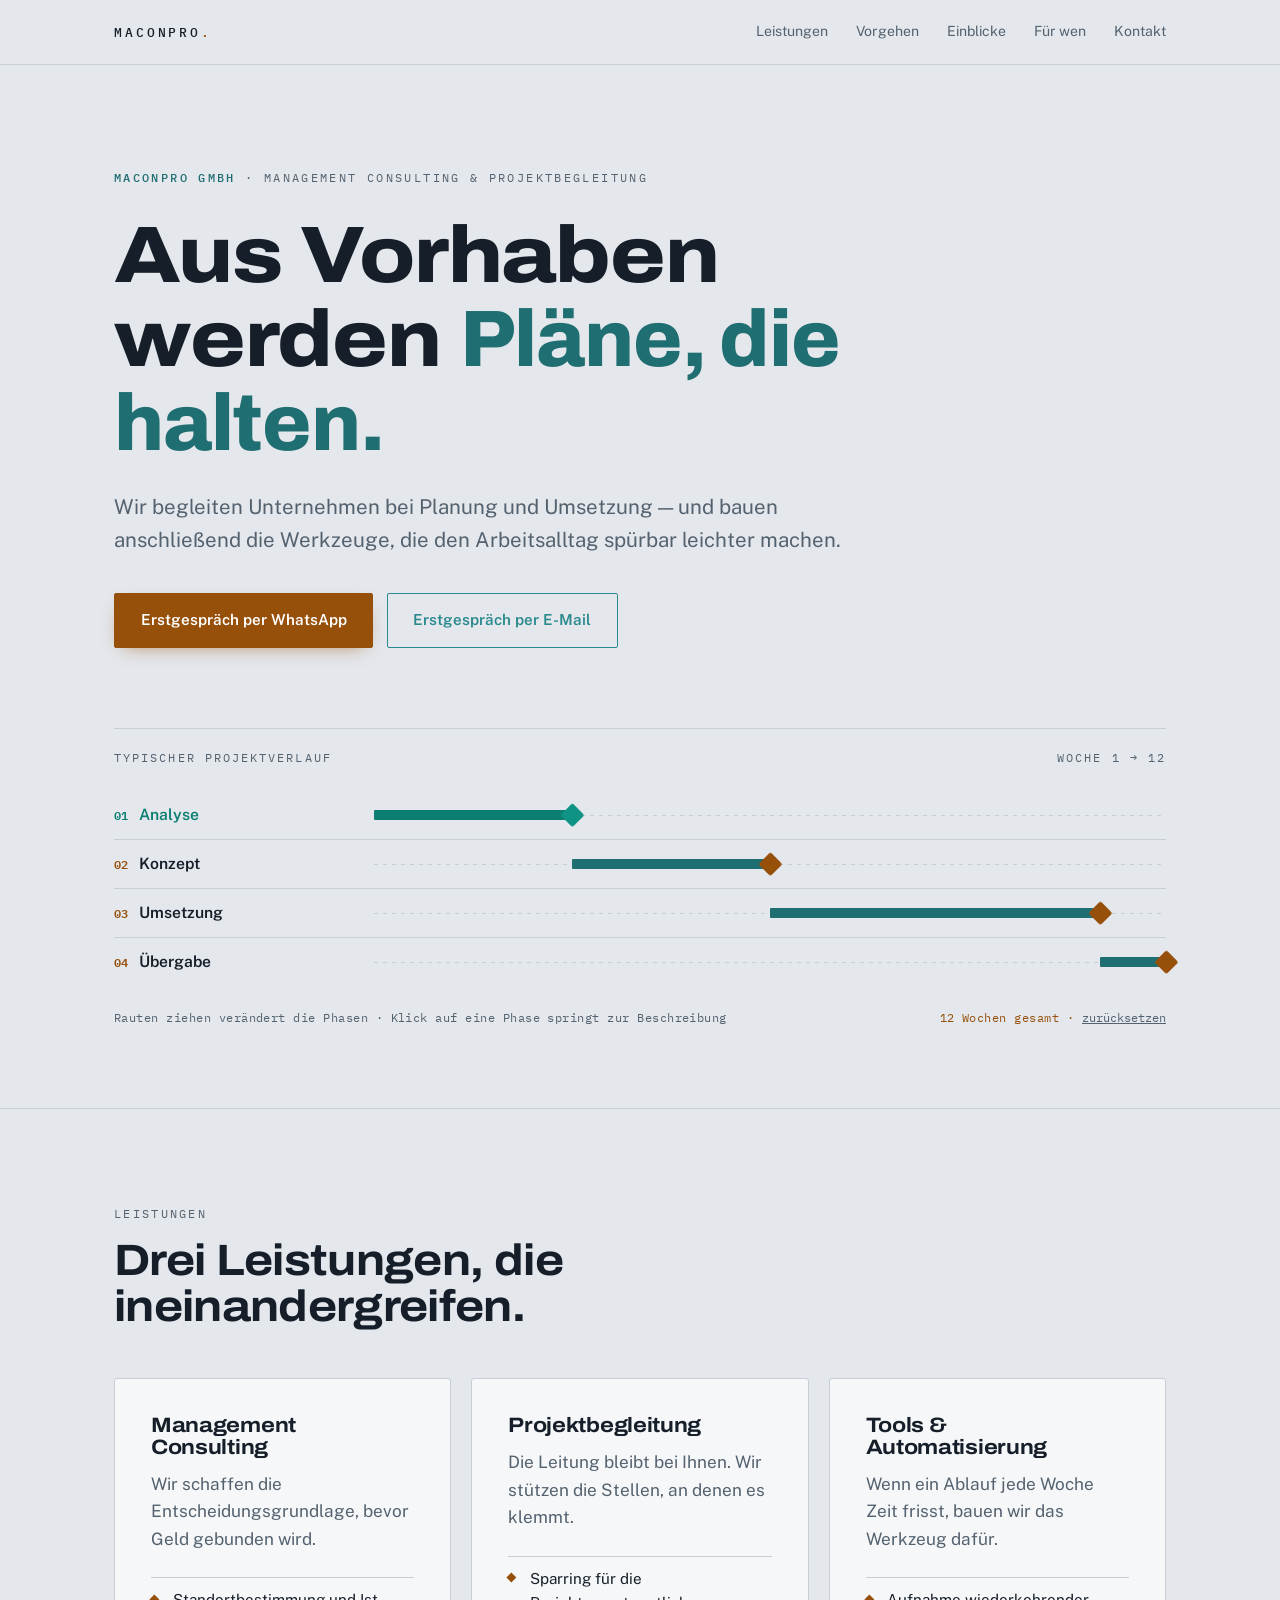
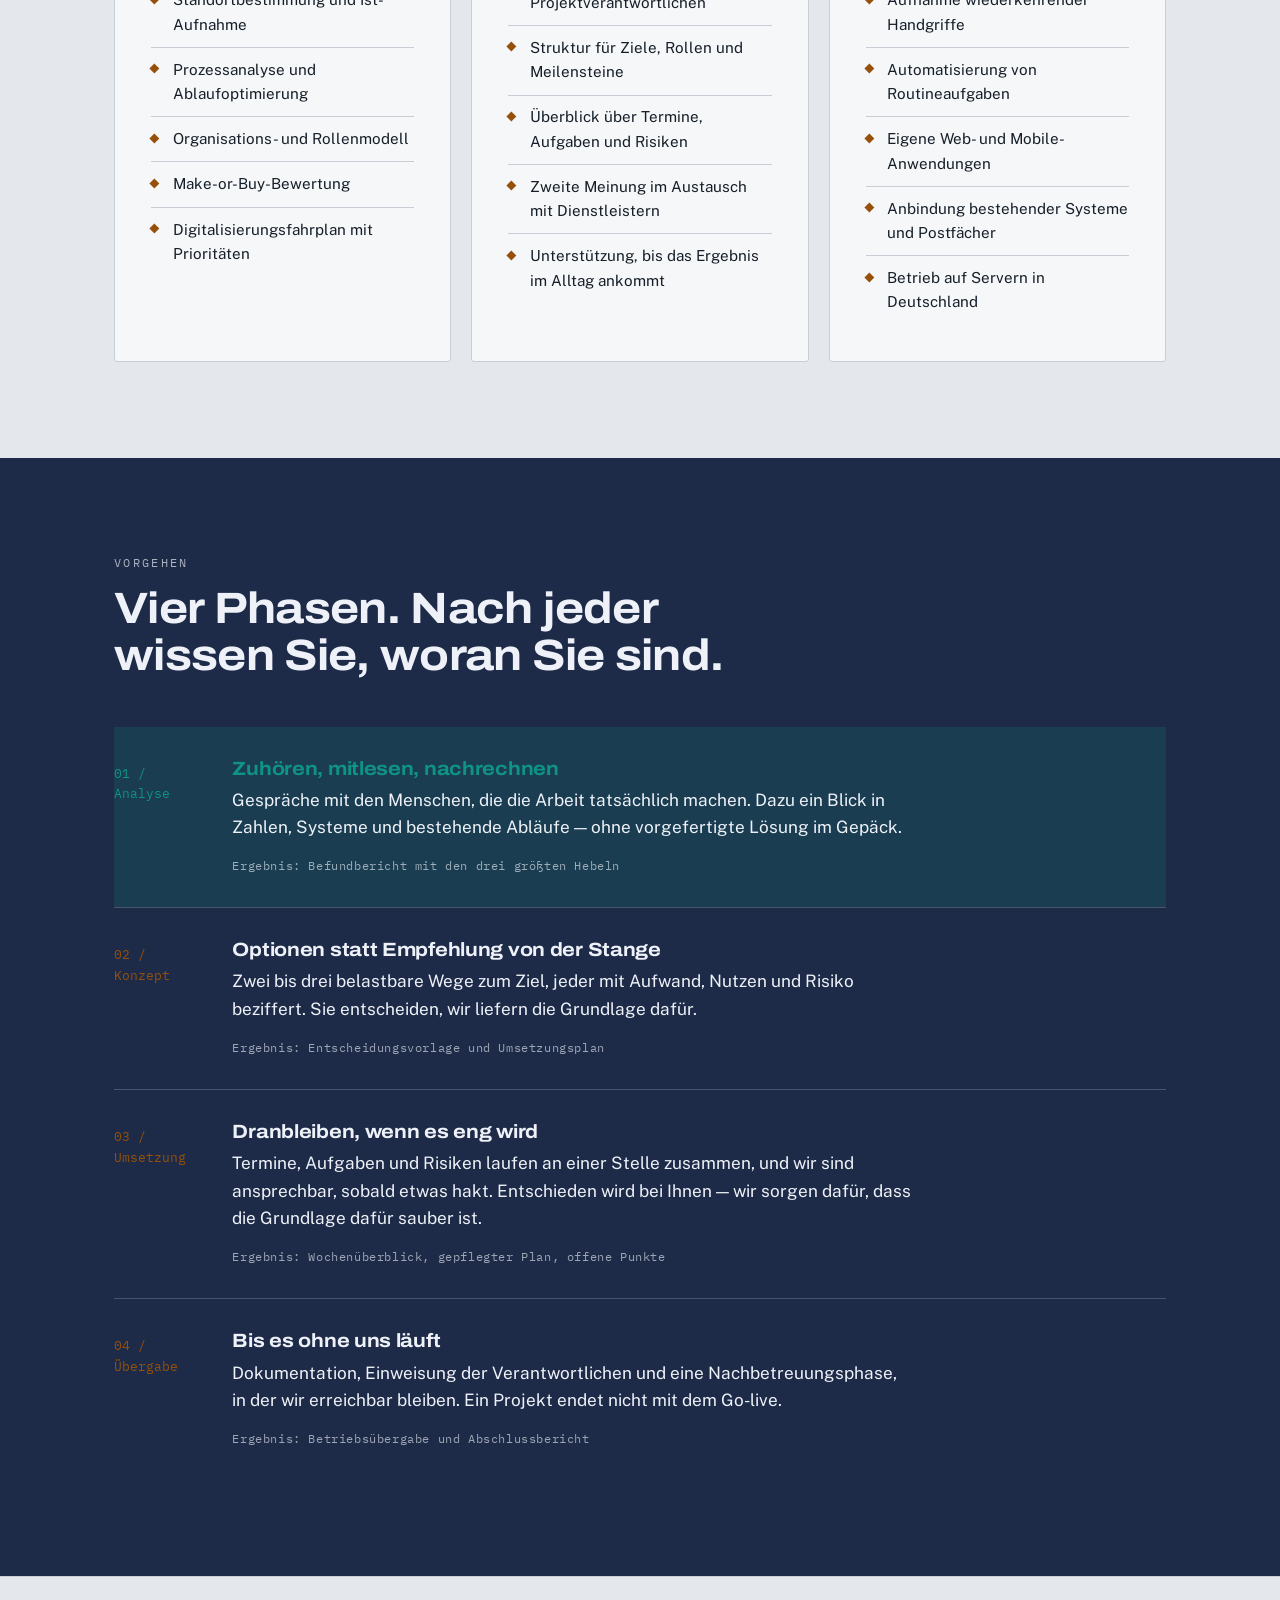
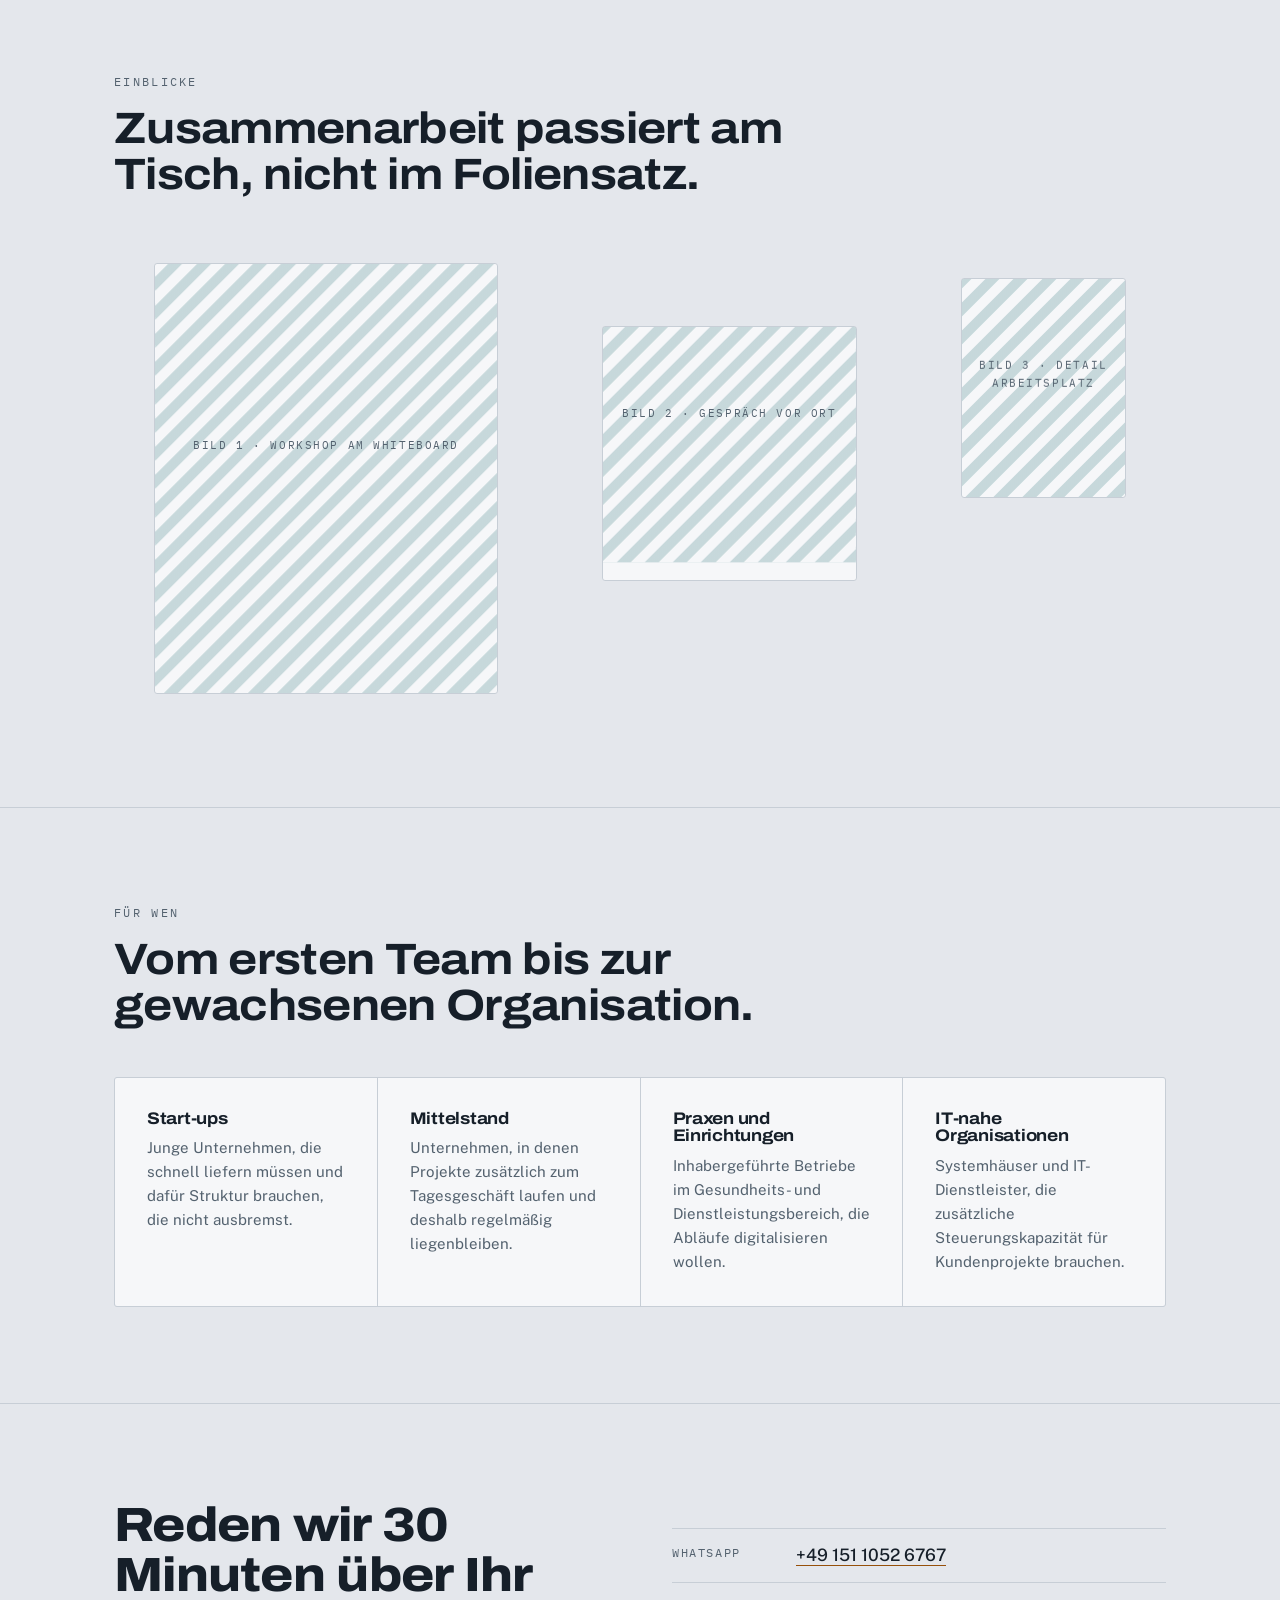
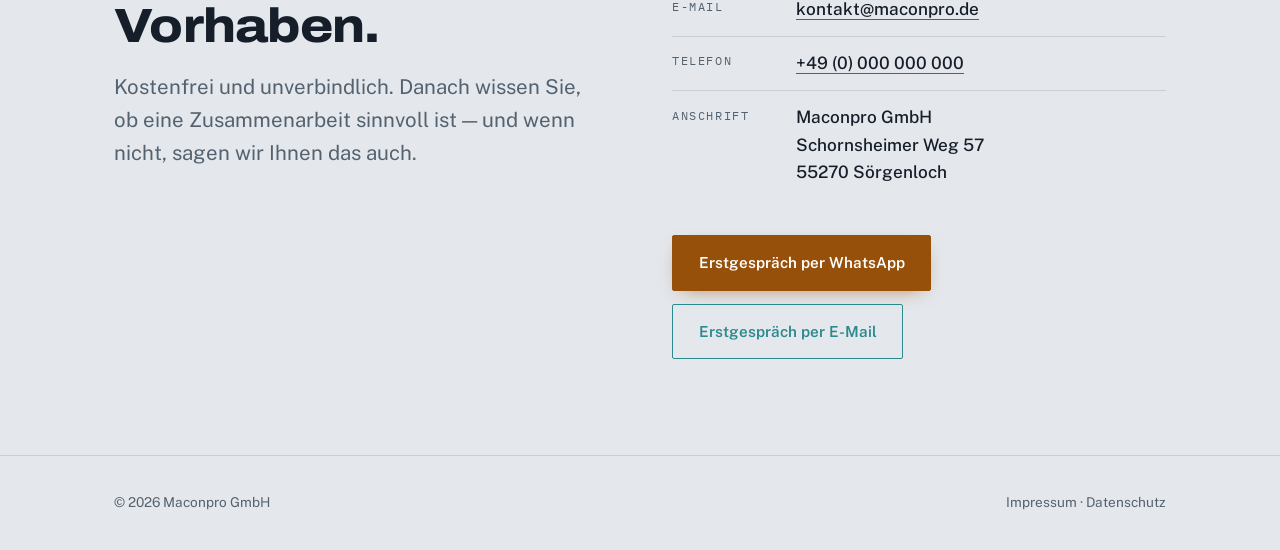
==== commit ab244110: "Add files via upload" ====
--- a/index.html
+++ b/index.html
@@ -10,22 +10,20 @@
 <link href="https://fonts.googleapis.com/css2?family=Archivo:wdth,wght@62.5..125,400..800&family=IBM+Plex+Mono:wght@400;500&family=Public+Sans:wght@400;500;600&display=swap" rel="stylesheet">
 <style>
 :root{
-  color-scheme:dark;
-  --paper:#0F151C;
-  --card:#18202A;
-  --ink:#EAF0F7;
-  --petrol:#3FA9A6;
-  --petrol-bright:#5CC8C4;
-  --petrol-deep:#132430;
-  --brass:#E0A458;
-  --brass-bright:#F2BB72;
-  --analyse:#D96A75;
-  --analyse-bright:#E88894;
-  --brass-on-dark:#E0A458;
-  --analyse-on-dark:#E88894;
-  --muted:#93A3B4;
-  --line:#26313D;
-  --on-deep:#EAF0F7;
+  color-scheme:light;
+  --paper:#E4E7EC;
+  --card:#F6F7F9;
+  --ink:#161F29;
+  --petrol:#1F6E72;
+  --petrol-bright:#2A8A8D;
+  --petrol-deep:#1E2B48;
+  --brass:#96500A;
+  --brass-bright:#A85A08;
+  --analyse:#0C7F72;
+  --analyse-bright:#0E9384;
+  --muted:#54626F;
+  --line:#C7CED6;
+  --on-deep:#EEF2F8;
 
   --display:'Archivo',system-ui,sans-serif;
   --body:'Public Sans',system-ui,sans-serif;
@@ -77,33 +75,11 @@
 @media(max-width:760px){.topnav{display:none}}
 
 /* ---------- Hero ---------- */
-.hero{padding-block:clamp(3.5rem,9vw,6.5rem) clamp(3rem,7vw,5rem);position:relative;overflow:hidden;isolation:isolate}
-.hero > .wrap{position:relative;z-index:2}
-/* Blickfang 1: feines Blaupausen-Raster */
-.hero::before{
-  content:'';position:absolute;inset:0;z-index:0;pointer-events:none;
-  background-image:
-    linear-gradient(color-mix(in srgb,var(--petrol) 10%,transparent) 1px,transparent 1px),
-    linear-gradient(90deg,color-mix(in srgb,var(--petrol) 10%,transparent) 1px,transparent 1px);
-  background-size:46px 46px;
-  -webkit-mask-image:radial-gradient(ellipse 85% 65% at 50% 0%,#000 25%,transparent 78%);
-  mask-image:radial-gradient(ellipse 85% 65% at 50% 0%,#000 25%,transparent 78%);
-}
-/* Blickfang 2: weicher Lichtschein hinter der Überschrift */
-.hero::after{
-  content:'';position:absolute;left:50%;top:-14rem;z-index:1;
-  width:min(66rem,140vw);height:34rem;transform:translateX(-50%);
-  background:radial-gradient(closest-side,color-mix(in srgb,var(--petrol) 20%,transparent),transparent 72%);
-  pointer-events:none;
-}
+.hero{padding-block:clamp(3.5rem,9vw,6.5rem) clamp(3rem,7vw,5rem)}
 .eyebrow{font-family:var(--mono);font-size:.74rem;letter-spacing:.2em;text-transform:uppercase;color:var(--muted);margin-bottom:1.6rem}
 .eyebrow b{color:var(--petrol);font-weight:500}
 h1{font-size:clamp(2.5rem,1.4rem + 5vw,5rem);font-weight:800;max-width:16ch}
-h1 em{
-  font-style:normal;font-variation-settings:'wdth' 100;
-  background:linear-gradient(100deg,var(--petrol-bright) 0%,var(--brass) 100%);
-  -webkit-background-clip:text;background-clip:text;color:transparent;
-}
+h1 em{font-style:normal;color:var(--petrol);font-variation-settings:'wdth' 100}
 .lede{margin-top:1.6rem;max-width:56ch;font-size:clamp(1.05rem,1rem + .35vw,1.28rem);color:var(--muted)}
 .actions{display:flex;flex-wrap:wrap;gap:.85rem;margin-top:2.25rem}
 .btn{
@@ -112,10 +88,10 @@
   font-weight:600;font-size:.95rem;border:1px solid transparent;
   transition:background .2s,color .2s,border-color .2s,transform .2s,box-shadow .2s;
 }
-.btn-primary{background:var(--brass);color:#0F151C;border-color:var(--brass);box-shadow:0 6px 20px -10px color-mix(in srgb,var(--brass) 80%,transparent)}
+.btn-primary{background:var(--brass);color:#FFFFFF;border-color:var(--brass);box-shadow:0 6px 20px -10px color-mix(in srgb,var(--brass) 80%,transparent)}
 .btn-primary:hover{background:var(--brass-bright);border-color:var(--brass-bright);transform:translateY(-2px);box-shadow:0 12px 28px -10px color-mix(in srgb,var(--brass) 75%,transparent)}
 .btn-ghost{background:transparent;color:var(--petrol-bright);border-color:var(--petrol-bright)}
-.btn-ghost:hover{background:var(--petrol);color:#0F151C;transform:translateY(-2px)}
+.btn-ghost:hover{background:var(--petrol);color:#FFFFFF;transform:translateY(-2px)}
 
 /* ---------- Signature: Projektplan ---------- */
 .plan{margin-top:clamp(3rem,7vw,5rem);border-top:1px solid var(--line);padding-top:1.25rem}
@@ -178,85 +154,20 @@
 .shead h2{font-size:clamp(1.75rem,1.3rem + 1.8vw,2.75rem);font-weight:700}
 
 .duo{display:grid;grid-template-columns:repeat(auto-fit,minmax(19rem,1fr));gap:1.25rem}
-.card{
-  background:var(--card);border:1px solid var(--line);border-radius:3px;
-  padding:clamp(1.5rem,3vw,2.25rem);position:relative;overflow:hidden;
-  transition:transform .3s ease,border-color .3s ease,box-shadow .3s ease;
-}
-.card::before{
-  content:'';position:absolute;inset:0 0 auto 0;height:2px;
-  background:linear-gradient(90deg,var(--petrol),var(--brass));
-  opacity:0;transition:opacity .3s ease;
-}
-.card:hover{
-  transform:translateY(-5px);
-  border-color:color-mix(in srgb,var(--petrol) 40%,var(--line));
-  box-shadow:0 26px 50px -28px rgba(0,0,0,.85);
-}
-.card:hover::before{opacity:1}
+.card{background:var(--card);border:1px solid var(--line);border-radius:3px;padding:clamp(1.5rem,3vw,2.25rem)}
 .card h3{font-size:1.3rem;font-weight:700;margin-bottom:.75rem}
 .card > p{color:var(--muted);margin-bottom:1.5rem}
 .card li{padding:.62rem 0 .62rem 1.35rem;border-top:1px solid var(--line);position:relative;font-size:.95rem}
 .card li::before{content:'';position:absolute;left:0;top:1.08rem;width:.42rem;height:.42rem;background:var(--brass);transform:rotate(45deg)}
 
-/* Blickfang 5: laufende Schlagwortleiste */
-.ticker{
-  border-block:1px solid var(--line);
-  padding-block:.9rem;overflow:hidden;
-  -webkit-mask-image:linear-gradient(90deg,transparent,#000 12%,#000 88%,transparent);
-  mask-image:linear-gradient(90deg,transparent,#000 12%,#000 88%,transparent);
-}
-.ticker-track{
-  display:flex;width:max-content;gap:0;
-  animation:ticker-run 38s linear infinite;
-}
-.ticker:hover .ticker-track{animation-play-state:paused}
-.ticker-set{display:flex;align-items:center;gap:2.5rem;padding-right:2.5rem}
-.ticker-set span{
-  font-family:var(--mono);font-size:.78rem;letter-spacing:.14em;
-  text-transform:uppercase;color:var(--muted);white-space:nowrap;
-}
-.ticker-set b{color:var(--petrol);font-weight:400}
-@keyframes ticker-run{from{transform:translateX(0)}to{transform:translateX(-50%)}}
-@media(prefers-reduced-motion:reduce){.ticker-track{animation:none}}
-
-/* ---------- Vorgehen: schwebendes Fenster ---------- */
-.stage{display:flex;justify-content:center}
-.stage-card{
-  position:relative;width:min(100%,44rem);
-  background:color-mix(in srgb,var(--on-deep) 9%,var(--petrol-deep));
-  border:1px solid color-mix(in srgb,var(--on-deep) 18%,transparent);
-  border-radius:8px;overflow:hidden;
-  box-shadow:0 42px 72px -32px rgba(0,0,0,.7);
-  animation:stage-float 6.5s ease-in-out infinite;
-}
-.stage-meter{height:2px;background:color-mix(in srgb,var(--on-deep) 15%,transparent)}
-.stage-meter span{display:block;height:100%;width:0;background:var(--brass-on-dark)}
-@keyframes stage-fill{from{width:0}to{width:100%}}
-@keyframes stage-float{0%,100%{transform:translateY(0)}50%{transform:translateY(-8px)}}
-
-.stage-body{display:grid;padding:clamp(1.6rem,4vw,2.6rem)}
-.stage-panel{grid-area:1/1;opacity:0;transform:translateY(16px);transition:opacity .45s ease,transform .45s ease;pointer-events:none}
-.stage-panel.is-active{opacity:1;transform:none;pointer-events:auto}
-.stage-step{font-family:var(--mono);font-size:.74rem;letter-spacing:.2em;text-transform:uppercase;color:var(--brass-on-dark);margin-bottom:.9rem}
-.stage-panel h3{font-size:clamp(1.25rem,1.1rem + .6vw,1.6rem);margin-bottom:.7rem}
-.stage-text{font-size:1.02rem;line-height:1.6;max-width:52ch}
-.stage-panel .out{margin-top:1.1rem;font-family:var(--mono);font-size:.76rem;letter-spacing:.05em;color:color-mix(in srgb,var(--on-deep) 78%,transparent)}
-
-.stage-nav{display:flex;gap:.5rem;flex-wrap:wrap;padding:0 clamp(1.6rem,4vw,2.6rem) clamp(1.4rem,3vw,2rem)}
-.stage-dot{
-  background:none;border:1px solid color-mix(in srgb,var(--on-deep) 25%,transparent);
-  color:color-mix(in srgb,var(--on-deep) 68%,transparent);
-  font-family:var(--mono);font-size:.72rem;letter-spacing:.1em;
-  padding:.42rem .8rem;border-radius:2px;cursor:pointer;transition:background .2s,border-color .2s,color .2s;
-}
-.stage-dot:hover{color:var(--on-deep);border-color:var(--on-deep)}
-.stage-dot.is-on{background:var(--brass-on-dark);border-color:var(--brass-on-dark);color:var(--petrol-deep);font-weight:600}
-
-@media(prefers-reduced-motion:reduce){
-  .stage-card{animation:none}
-  .stage-panel{transition:none}
-}
+.phases{display:grid;gap:1px;background:color-mix(in srgb,var(--on-deep) 20%,transparent)}
+.phase{background:var(--petrol-deep);padding:clamp(1.4rem,3vw,2rem) 0;display:grid;grid-template-columns:5rem 1fr;gap:clamp(1rem,3vw,2.5rem);align-items:start}
+.phase i{font-family:var(--mono);font-style:normal;font-size:.8rem;color:var(--brass);padding-top:.32rem}
+.phase--analyse{background:color-mix(in srgb,var(--analyse) 22%,var(--petrol-deep))}
+.phase--analyse i{color:var(--analyse-bright)}
+.phase--analyse h3{color:var(--analyse-bright)}
+.phase{transition:background .45s ease}
+.phase.flash{background:color-mix(in srgb,var(--brass) 16%,var(--petrol-deep))}
 .phase h3{font-size:1.2rem;font-weight:700;margin-bottom:.5rem}
 .phase p{max-width:62ch}
 .phase .out{margin-top:.9rem;font-family:var(--mono);font-size:.75rem;letter-spacing:.05em;color:color-mix(in srgb,var(--on-deep) 62%,transparent)}
@@ -291,143 +202,25 @@
   .cta-tip{white-space:normal;width:min(76vw,19rem);text-align:center}
 }
 
-/* ---------- Bildfenster: schwebend, wechselnd ---------- */
-.shots{display:grid;grid-template-columns:1fr;gap:clamp(2rem,5vw,3.5rem);align-items:center}
-@media(min-width:900px){.shots{grid-template-columns:1fr minmax(20rem,26rem)}}
-
-.shot-frame{
-  position:relative;width:100%;aspect-ratio:3/4;
-  border-radius:10px;overflow:hidden;
-  border:1px solid color-mix(in srgb,var(--petrol) 25%,var(--line));
-  box-shadow:0 50px 80px -36px rgba(0,0,0,.85);
-  animation:shot-float 7s ease-in-out infinite;
-  background:var(--card);
-}
-@keyframes shot-float{0%,100%{transform:translateY(0)}50%{transform:translateY(-10px)}}
-
-.shot-frame img{
-  position:absolute;inset:0;width:100%;height:100%;object-fit:cover;
-  opacity:0;transform:scale(1.06);
-  transition:opacity .9s ease,transform 7s ease-out;
-}
-.shot-frame img.is-on{opacity:1;transform:scale(1)}
-
-/* Sanfter Farbschleier, damit die Bilder zur Palette passen */
-.shot-frame::after{
-  content:'';position:absolute;inset:0;pointer-events:none;
-  background:linear-gradient(180deg,transparent 45%,color-mix(in srgb,var(--paper) 55%,transparent) 100%);
-}
-
-.shot-caption{
-  position:absolute;left:0;right:0;bottom:0;z-index:2;
-  padding:1.1rem 1.2rem;
-  font-family:var(--mono);font-size:.74rem;letter-spacing:.1em;
-  color:var(--on-deep);
-}
-.shot-dots{display:flex;gap:.45rem;margin-top:1.75rem}
-.shot-dot{
-  width:2.2rem;height:3px;border:0;padding:0;cursor:pointer;border-radius:2px;
-  background:color-mix(in srgb,var(--ink) 22%,transparent);transition:background .3s ease;
-}
-.shot-dot.is-on{background:var(--petrol)}
-.shot-dot:hover{background:var(--petrol-bright)}
-
-@media(prefers-reduced-motion:reduce){
-  .shot-frame{animation:none}
-  .shot-frame img{transition:opacity .3s ease;transform:none}
-  .shot-frame img.is-on{transform:none}
-}
-
-/* Blickfang 5: laufende Schlagwortleiste */
-.ticker{
-  border-block:1px solid var(--line);
-  padding-block:.9rem;overflow:hidden;
-  -webkit-mask-image:linear-gradient(90deg,transparent,#000 12%,#000 88%,transparent);
-  mask-image:linear-gradient(90deg,transparent,#000 12%,#000 88%,transparent);
-}
-.ticker-track{
-  display:flex;width:max-content;gap:0;
-  animation:ticker-run 38s linear infinite;
-}
-.ticker:hover .ticker-track{animation-play-state:paused}
-.ticker-set{display:flex;align-items:center;gap:2.5rem;padding-right:2.5rem}
-.ticker-set span{
-  font-family:var(--mono);font-size:.78rem;letter-spacing:.14em;
-  text-transform:uppercase;color:var(--muted);white-space:nowrap;
-}
-.ticker-set b{color:var(--petrol);font-weight:400}
-@keyframes ticker-run{from{transform:translateX(0)}to{transform:translateX(-50%)}}
-@media(prefers-reduced-motion:reduce){.ticker-track{animation:none}}
-
-/* ---------- Vorgehen: schwebendes Fenster ---------- */
-.stage{display:flex;justify-content:center}
-.stage-card{
-  position:relative;width:min(100%,44rem);
-  background:color-mix(in srgb,var(--on-deep) 9%,var(--petrol-deep));
-  border:1px solid color-mix(in srgb,var(--on-deep) 18%,transparent);
-  border-radius:8px;overflow:hidden;
-  box-shadow:0 42px 72px -32px rgba(0,0,0,.7);
-  animation:stage-float 6.5s ease-in-out infinite;
-}
-.stage-meter{height:2px;background:color-mix(in srgb,var(--on-deep) 15%,transparent)}
-.stage-meter span{display:block;height:100%;width:0;background:var(--brass-on-dark)}
-@keyframes stage-fill{from{width:0}to{width:100%}}
-@keyframes stage-float{0%,100%{transform:translateY(0)}50%{transform:translateY(-8px)}}
-
-.stage-body{display:grid;padding:clamp(1.6rem,4vw,2.6rem)}
-.stage-panel{grid-area:1/1;opacity:0;transform:translateY(16px);transition:opacity .45s ease,transform .45s ease;pointer-events:none}
-.stage-panel.is-active{opacity:1;transform:none;pointer-events:auto}
-.stage-step{font-family:var(--mono);font-size:.74rem;letter-spacing:.2em;text-transform:uppercase;color:var(--brass-on-dark);margin-bottom:.9rem}
-.stage-panel h3{font-size:clamp(1.25rem,1.1rem + .6vw,1.6rem);margin-bottom:.7rem}
-.stage-text{font-size:1.02rem;line-height:1.6;max-width:52ch}
-.stage-panel .out{margin-top:1.1rem;font-family:var(--mono);font-size:.76rem;letter-spacing:.05em;color:color-mix(in srgb,var(--on-deep) 78%,transparent)}
-
-.stage-nav{display:flex;gap:.5rem;flex-wrap:wrap;padding:0 clamp(1.6rem,4vw,2.6rem) clamp(1.4rem,3vw,2rem)}
-.stage-dot{
-  background:none;border:1px solid color-mix(in srgb,var(--on-deep) 25%,transparent);
-  color:color-mix(in srgb,var(--on-deep) 68%,transparent);
-  font-family:var(--mono);font-size:.72rem;letter-spacing:.1em;
-  padding:.42rem .8rem;border-radius:2px;cursor:pointer;transition:background .2s,border-color .2s,color .2s;
-}
-.stage-dot:hover{color:var(--on-deep);border-color:var(--on-deep)}
-.stage-dot.is-on{background:var(--brass-on-dark);border-color:var(--brass-on-dark);color:var(--petrol-deep);font-weight:600}
-
-@media(prefers-reduced-motion:reduce){
-  .stage-card{animation:none}
-  .stage-panel{transition:none}
-}
-.phase h3{font-size:1.2rem;font-weight:700;margin-bottom:.5rem}
-.phase p{max-width:62ch}
-.phase .out{margin-top:.9rem;font-family:var(--mono);font-size:.75rem;letter-spacing:.05em;color:color-mix(in srgb,var(--on-deep) 62%,transparent)}
-@media(max-width:600px){.phase{grid-template-columns:1fr;gap:.5rem}}
-
-.who{display:grid;grid-template-columns:repeat(auto-fit,minmax(15rem,1fr));gap:1px;background:var(--line);border:1px solid var(--line);border-radius:3px;overflow:hidden}
-.who > div{background:var(--card);padding:clamp(1.4rem,3vw,2rem)}
-.who h3{font-size:1.05rem;font-weight:700;margin-bottom:.55rem}
-.who p{color:var(--muted);font-size:.94rem}
-
-.cta{position:relative;display:inline-block}
-.cta-tip{
-  position:absolute;bottom:calc(100% + .7rem);left:50%;
-  transform:translate(-50%,7px);
-  background:var(--card);color:var(--ink);
-  border:1px solid var(--brass);border-radius:3px;
-  padding:.55rem .85rem;white-space:nowrap;
-  font-family:var(--mono);font-size:.72rem;letter-spacing:.03em;line-height:1.4;
-  opacity:0;pointer-events:none;z-index:5;
-  box-shadow:0 14px 34px -14px rgba(26,36,48,.16);
-  transition:opacity .22s ease,transform .22s ease;
-}
-.cta-tip::after{
-  content:'';position:absolute;top:100%;left:50%;transform:translateX(-50%);
-  border:6px solid transparent;border-top-color:var(--brass);
-}
-@media(hover:hover){
-  .cta:hover .cta-tip{opacity:1;transform:translate(-50%,0)}
-}
-.cta:focus-within .cta-tip{opacity:1;transform:translate(-50%,0)}
-@media(max-width:620px){
-  .cta-tip{white-space:normal;width:min(76vw,19rem);text-align:center}
+/* ---------- Bildband mit Parallax ---------- */
+.gallery{display:grid;grid-template-columns:repeat(12,1fr);gap:clamp(.75rem,2vw,1.5rem);align-items:start}
+.shot{position:relative;overflow:hidden;border-radius:3px;border:1px solid var(--line);background:var(--card)}
+.shot-media{
+  position:absolute;inset:-9% 0;
+  background-image:repeating-linear-gradient(135deg,color-mix(in srgb,var(--petrol) 22%,transparent) 0 10px,transparent 10px 20px);
+  background-size:cover;background-position:center;
+  display:grid;place-items:center;will-change:transform;
+}
+.shot-media img{width:100%;height:100%;object-fit:cover;display:block}
+.ph{font-family:var(--mono);font-size:.7rem;letter-spacing:.14em;text-transform:uppercase;color:var(--muted);text-align:center;padding:0 1rem}
+.shot--a{grid-column:1 / 6;aspect-ratio:4/5}
+.shot--b{grid-column:6 / 10;aspect-ratio:1/1;margin-top:clamp(2rem,7vw,5rem)}
+.shot--c{grid-column:10 / 13;aspect-ratio:3/4;margin-top:clamp(1rem,3vw,2rem)}
+@media(max-width:700px){
+  .gallery{grid-template-columns:1fr 1fr}
+  .shot--a{grid-column:1 / 2;aspect-ratio:3/4}
+  .shot--b{grid-column:2 / 3;aspect-ratio:3/4;margin-top:2rem}
+  .shot--c{grid-column:1 / 3;aspect-ratio:16/9;margin-top:.5rem}
 }
 
 /* ---------- Kontakt ---------- */
@@ -452,6 +245,7 @@
   *,*::before,*::after{animation-duration:.001ms!important;transition-duration:.001ms!important}
   .plan-bar{transform:scaleX(1)}
   .reveal{opacity:1;transform:none}
+  .shot-media{transform:none!important;inset:0}
 }
 </style>
 </head>
@@ -565,108 +359,67 @@
   </section>
 
   <!-- VORGEHEN -->
-  <!-- Laufende Schlagwortleiste -->
-  <div class="ticker" aria-hidden="true">
-    <div class="ticker-track">
-      <div class="ticker-set">
-          <span>Standortbestimmung</span><b>◆</b>
-          <span>Prozessanalyse</span><b>◆</b>
-          <span>Rollenmodell</span><b>◆</b>
-          <span>Make-or-Buy</span><b>◆</b>
-          <span>Digitalisierungsfahrplan</span><b>◆</b>
-          <span>Projektbegleitung</span><b>◆</b>
-          <span>Anforderungen</span><b>◆</b>
-          <span>Lieferantensteuerung</span><b>◆</b>
-          <span>Automatisierung</span><b>◆</b>
-          <span>Eigene Werkzeuge</span><b>◆</b>
-          <span>Übergabe in den Betrieb</span><b>◆</b>
-      </div>
-      <div class="ticker-set">
-          <span>Standortbestimmung</span><b>◆</b>
-          <span>Prozessanalyse</span><b>◆</b>
-          <span>Rollenmodell</span><b>◆</b>
-          <span>Make-or-Buy</span><b>◆</b>
-          <span>Digitalisierungsfahrplan</span><b>◆</b>
-          <span>Projektbegleitung</span><b>◆</b>
-          <span>Anforderungen</span><b>◆</b>
-          <span>Lieferantensteuerung</span><b>◆</b>
-          <span>Automatisierung</span><b>◆</b>
-          <span>Eigene Werkzeuge</span><b>◆</b>
-          <span>Übergabe in den Betrieb</span><b>◆</b>
-      </div>
-    </div>
-  </div>
-
   <section class="band band--deep" id="vorgehen" data-label="Vorgehen">
     <div class="wrap">
       <div class="shead reveal">
         <p>Vorgehen</p>
         <h2>Vier Phasen. Nach jeder wissen Sie, woran Sie sind.</h2>
       </div>
-      <div class="stage">
-        <div class="stage-card" id="stageCard">
-          <div class="stage-meter" aria-hidden="true"><span id="stageMeter"></span></div>
-
-          <div class="stage-body">
-            <article class="stage-panel is-active" id="phase-1">
-              <p class="stage-step">01 / Analyse</p>
-              <h3>Zuhören, nachrechnen</h3>
-              <p class="stage-text">Gespräche mit den Menschen vor Ort, dazu ein Blick in Zahlen und Systeme — ohne vorgefertigte Lösung.</p>
-              <p class="out">Ergebnis: Befundbericht mit den drei größten Hebeln</p>
-            </article>
-            <article class="stage-panel" id="phase-2">
-              <p class="stage-step">02 / Konzept</p>
-              <h3>Optionen statt Empfehlung von der Stange</h3>
-              <p class="stage-text">Zwei bis drei Wege zum Ziel, jeweils mit Aufwand und Risiko beziffert. Sie entscheiden.</p>
-              <p class="out">Ergebnis: Entscheidungsvorlage und Umsetzungsplan</p>
-            </article>
-            <article class="stage-panel" id="phase-3">
-              <p class="stage-step">03 / Umsetzung</p>
-              <h3>Dranbleiben, wenn es eng wird</h3>
-              <p class="stage-text">Termine, Aufgaben und Risiken laufen an einer Stelle zusammen. Wir sind da, sobald etwas hakt.</p>
-              <p class="out">Ergebnis: Wochenüberblick und offene Punkte auf einen Blick</p>
-            </article>
-            <article class="stage-panel" id="phase-4">
-              <p class="stage-step">04 / Übergabe</p>
-              <h3>Bis es ohne uns läuft</h3>
-              <p class="stage-text">Dokumentation, Einweisung und eine Nachbetreuung, in der wir erreichbar bleiben.</p>
-              <p class="out">Ergebnis: Betriebsübergabe und Abschlussbericht</p>
-            </article>
+      <div class="phases">
+        <article class="phase phase--analyse reveal" id="phase-1">
+          <i>01 / Analyse</i>
+          <div>
+            <h3>Zuhören, mitlesen, nachrechnen</h3>
+            <p>Gespräche mit den Menschen, die die Arbeit tatsächlich machen. Dazu ein Blick in Zahlen, Systeme und bestehende Abläufe — ohne vorgefertigte Lösung im Gepäck.</p>
+            <p class="out">Ergebnis: Befundbericht mit den drei größten Hebeln</p>
           </div>
-
-          <div class="stage-nav">
-            <button type="button" class="stage-dot is-on" data-go="0">01 Analyse</button>
-            <button type="button" class="stage-dot" data-go="1">02 Konzept</button>
-            <button type="button" class="stage-dot" data-go="2">03 Umsetzung</button>
-            <button type="button" class="stage-dot" data-go="3">04 Übergabe</button>
+        </article>
+        <article class="phase reveal" id="phase-2">
+          <i>02 / Konzept</i>
+          <div>
+            <h3>Optionen statt Empfehlung von der Stange</h3>
+            <p>Zwei bis drei belastbare Wege zum Ziel, jeder mit Aufwand, Nutzen und Risiko beziffert. Sie entscheiden, wir liefern die Grundlage dafür.</p>
+            <p class="out">Ergebnis: Entscheidungsvorlage und Umsetzungsplan</p>
           </div>
-        </div>
+        </article>
+        <article class="phase reveal" id="phase-3">
+          <i>03 / Umsetzung</i>
+          <div>
+            <h3>Dranbleiben, wenn es eng wird</h3>
+            <p>Termine, Aufgaben und Risiken laufen an einer Stelle zusammen, und wir sind ansprechbar, sobald etwas hakt. Entschieden wird bei Ihnen — wir sorgen dafür, dass die Grundlage dafür sauber ist.</p>
+            <p class="out">Ergebnis: Wochenüberblick, gepflegter Plan, offene Punkte</p>
+          </div>
+        </article>
+        <article class="phase reveal" id="phase-4">
+          <i>04 / Übergabe</i>
+          <div>
+            <h3>Bis es ohne uns läuft</h3>
+            <p>Dokumentation, Einweisung der Verantwortlichen und eine Nachbetreuungsphase, in der wir erreichbar bleiben. Ein Projekt endet nicht mit dem Go-live.</p>
+            <p class="out">Ergebnis: Betriebsübergabe und Abschlussbericht</p>
+          </div>
+        </article>
       </div>
     </div>
   </section>
 
-  <!-- BILDFENSTER -->
+  <!-- BILDBAND (Parallax) -->
   <section class="band" id="einblicke" data-label="Einblicke">
-    <div class="wrap shots">
-      <div class="reveal">
-        <div class="shead" style="margin-bottom:0">
-          <p>Einblicke</p>
-          <h2>Zusammenarbeit passiert am Tisch, nicht im Foliensatz.</h2>
-        </div>
-        <div class="shot-dots" id="shotDots">
-          <button type="button" class="shot-dot is-on" data-go="0" aria-label="Bild 1"></button>
-          <button type="button" class="shot-dot" data-go="1" aria-label="Bild 2"></button>
-          <button type="button" class="shot-dot" data-go="2" aria-label="Bild 3"></button>
-          <button type="button" class="shot-dot" data-go="3" aria-label="Bild 4"></button>
-        </div>
-      </div>
-
-      <div class="shot-frame" id="shotFrame">
-        <img class="is-on" fetchpriority="high" src="bilder/pitch.jpg" alt="Berater präsentiert vor einer sitzenden Gruppe in einem Besprechungsraum" data-caption="Vorstellung der Ergebnisse">
-        <img loading="lazy" src="bilder/gespraech.jpg" alt="Zwei Personen im Arbeitsgespräch an einem Tisch mit Laptop und Notizen" data-caption="Gespräch vor Ort">
-        <img loading="lazy" src="bilder/schreibtisch.jpg" alt="Notizbuch mit handgezeichnetem Zeitplan neben Laptop und Kaffeetasse" data-caption="Planung im Detail">
-        <img loading="lazy" src="bilder/flur.jpg" alt="Heller Bürogang mit Glaswänden und Maconpro-Schriftzug an der Wand" data-caption="Büro Sörgenloch">
-        <p class="shot-caption" id="shotCaption">Vorstellung der Ergebnisse</p>
+    <div class="wrap">
+      <div class="shead reveal">
+        <p>Einblicke</p>
+        <h2>Zusammenarbeit passiert am Tisch, nicht im Foliensatz.</h2>
+      </div>
+      <!-- Bild einsetzen: <span class="ph">…</span> durch <img src="bilder/dateiname.jpg" alt="Beschreibung"> ersetzen -->
+      <div class="gallery">
+        <figure class="shot shot--a" data-speed="0.16">
+          <div class="shot-media"><span class="ph">Bild 1 · Workshop am Whiteboard</span></div>
+        </figure>
+        <figure class="shot shot--b" data-speed="0.30">
+          <div class="shot-media"><span class="ph">Bild 2 · Gespräch vor Ort</span></div>
+        </figure>
+        <figure class="shot shot--c" data-speed="0.10">
+          <div class="shot-media"><span class="ph">Bild 3 · Detail Arbeitsplatz</span></div>
+        </figure>
       </div>
     </div>
   </section>
@@ -814,11 +567,11 @@
 }
 
 function zuPhase(i) {
-  const block = document.getElementById('vorgehen');
-  if (!block) return;
-  block.scrollIntoView({ behavior: reduce.matches ? 'auto' : 'smooth', block: 'center' });
-  stageZeige(i);
-  stageStart();
+  const ziel = document.getElementById('phase-' + (i + 1));
+  if (!ziel) return;
+  ziel.scrollIntoView({ behavior: reduce.matches ? 'auto' : 'smooth', block: 'center' });
+  ziel.classList.add('flash');
+  setTimeout(() => ziel.classList.remove('flash'), 1500);
 }
 
 planRows.forEach((row, i) => {
@@ -890,49 +643,27 @@
   navLinks.forEach(a => a.classList.toggle('active', a.getAttribute('href') === '#' + aktuell.id));
 }
 
-/* ---------- Bildfenster: wechselt von selbst ---------- */
+/* ---------- Parallax: Bilder wandern langsamer als die Seite ---------- */
 const reduce = window.matchMedia('(prefers-reduced-motion: reduce)');
+const shots = Array.from(document.querySelectorAll('.shot'));
 let queued = false;
 
-const shotFrame = document.getElementById('shotFrame');
-const shotImgs = shotFrame ? Array.from(shotFrame.querySelectorAll('img')) : [];
-const shotDots = Array.from(document.querySelectorAll('.shot-dot'));
-const shotCaption = document.getElementById('shotCaption');
-const SHOT_MS = 5000;
-let shotIdx = 0;
-let shotTimer = null;
-
-function shotZeige(i) {
-  if (!shotImgs.length) return;
-  shotIdx = (i + shotImgs.length) % shotImgs.length;
-  shotImgs.forEach((el, n) => el.classList.toggle('is-on', n === shotIdx));
-  shotDots.forEach((el, n) => el.classList.toggle('is-on', n === shotIdx));
-  if (shotCaption) shotCaption.textContent = shotImgs[shotIdx].dataset.caption || '';
-}
-
-function shotStart() {
-  shotStop();
-  if (reduce.matches || !shotImgs.length) return;
-  shotTimer = setInterval(() => shotZeige(shotIdx + 1), SHOT_MS);
-}
-
-function shotStop() {
-  if (shotTimer) { clearInterval(shotTimer); shotTimer = null; }
-}
-
-if (shotFrame) {
-  shotDots.forEach((dot, n) => dot.addEventListener('click', () => { shotZeige(n); shotStart(); }));
-  shotFrame.addEventListener('pointerenter', shotStop);
-  shotFrame.addEventListener('pointerleave', shotStart);
-
-  const shotIo = new IntersectionObserver((entries) => {
-    entries.forEach((e) => e.isIntersecting ? shotStart() : shotStop());
-  }, { threshold: 0.3 });
-  shotIo.observe(shotFrame);
+function parallax() {
+  const vh = window.innerHeight;
+  for (const shot of shots) {
+    const r = shot.getBoundingClientRect();
+    if (r.bottom < -200 || r.top > vh + 200) continue;
+    const progress = (r.top + r.height / 2 - vh / 2) / vh;   // -1 oben … +1 unten
+    const speed = parseFloat(shot.dataset.speed) || 0.15;
+    const media = shot.querySelector('.shot-media');
+    if (media) media.style.transform = 'translate3d(0,' + (progress * speed * 100).toFixed(2) + '%,0)';
+  }
+  queued = false;
 }
 
 function tick() {
   fortschritt();
+  if (!reduce.matches) parallax();
   queued = false;
 }
 
@@ -943,86 +674,6 @@
 window.addEventListener('scroll', onScroll, { passive: true });
 window.addEventListener('resize', onScroll);
 tick();
-
-/* ---------- Vorgehen: schwebendes Fenster durchlaufen lassen ---------- */
-const stageCard = document.getElementById('stageCard');
-const stageMeter = document.getElementById('stageMeter');
-const stagePanels = Array.from(document.querySelectorAll('.stage-panel'));
-const stageDots = Array.from(document.querySelectorAll('.stage-dot'));
-const STAGE_MS = 6000;
-let stageIdx = 0;
-let stageTimer = null;
-
-function stageZeige(i) {
-  if (!stagePanels.length) return;
-  stageIdx = (i + stagePanels.length) % stagePanels.length;
-  stagePanels.forEach((el, n) => el.classList.toggle('is-active', n === stageIdx));
-  stageDots.forEach((el, n) => el.classList.toggle('is-on', n === stageIdx));
-  meterNeu();
-}
-
-function meterNeu() {
-  if (!stageMeter || reduce.matches) return;
-  stageMeter.style.animation = 'none';
-  void stageMeter.offsetWidth;                       // Neustart erzwingen
-  stageMeter.style.animation = 'stage-fill ' + STAGE_MS + 'ms linear forwards';
-}
-
-function stageStart() {
-  stageStop();
-  if (reduce.matches) return;
-  meterNeu();
-  stageTimer = setInterval(() => stageZeige(stageIdx + 1), STAGE_MS);
-}
-
-function stageStop() {
-  if (stageTimer) { clearInterval(stageTimer); stageTimer = null; }
-}
-
-if (stageCard) {
-  stageDots.forEach((dot, n) => {
-    dot.addEventListener('click', () => { stageZeige(n); stageStart(); });
-  });
-
-  // Beim Lesen nicht weiterspringen
-  stageCard.addEventListener('pointerenter', () => {
-    stageStop();
-    if (stageMeter) stageMeter.style.animationPlayState = 'paused';
-  });
-  stageCard.addEventListener('pointerleave', () => {
-    if (stageMeter) stageMeter.style.animationPlayState = 'running';
-    stageStart();
-  });
-  stageCard.addEventListener('focusin', stageStop);
-
-  // Erst laufen lassen, wenn das Fenster sichtbar ist
-  const stageIo = new IntersectionObserver((entries) => {
-    entries.forEach((e) => e.isIntersecting ? stageStart() : stageStop());
-  }, { threshold: 0.35 });
-  stageIo.observe(stageCard);
-}
-
-/* ---------- Lockspruch im Tab-Titel, wenn man wegklickt ---------- */
-const eigenerTitel = document.title;
-const rueckkehrSprueche = [
-  'Noch hier?',
-  'Das Erstgespräch wartet noch.',
-  'Kurz weg? Wir auch gleich.',
-  'Maconpro — später weiterlesen?',
-  'Ein Klick zum Erstgespräch.'
-];
-let letzterTitel = -1;
-
-document.addEventListener('visibilitychange', () => {
-  if (document.hidden) {
-    let n;
-    do { n = Math.floor(Math.random() * rueckkehrSprueche.length); } while (n === letzterTitel);
-    letzterTitel = n;
-    document.title = rueckkehrSprueche[n];
-  } else {
-    document.title = eigenerTitel;
-  }
-});
 </script>
 
 </body>
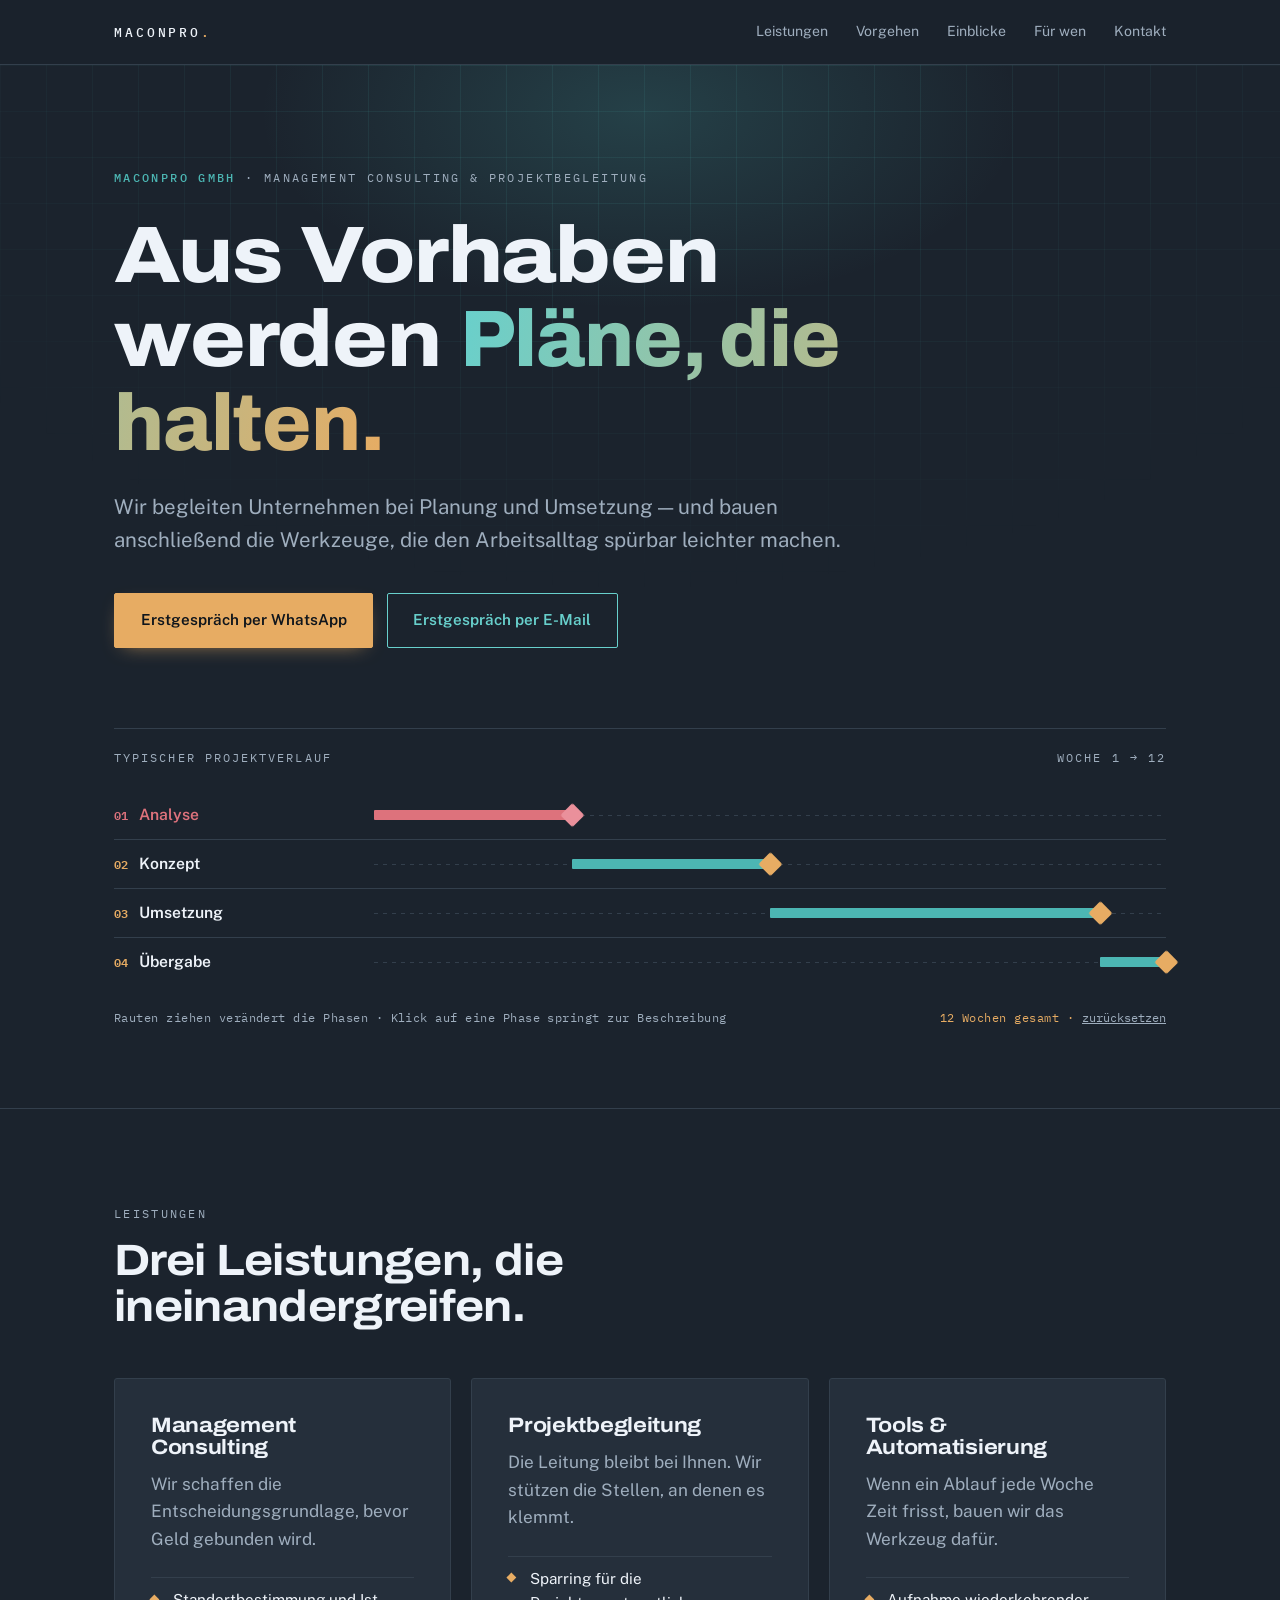
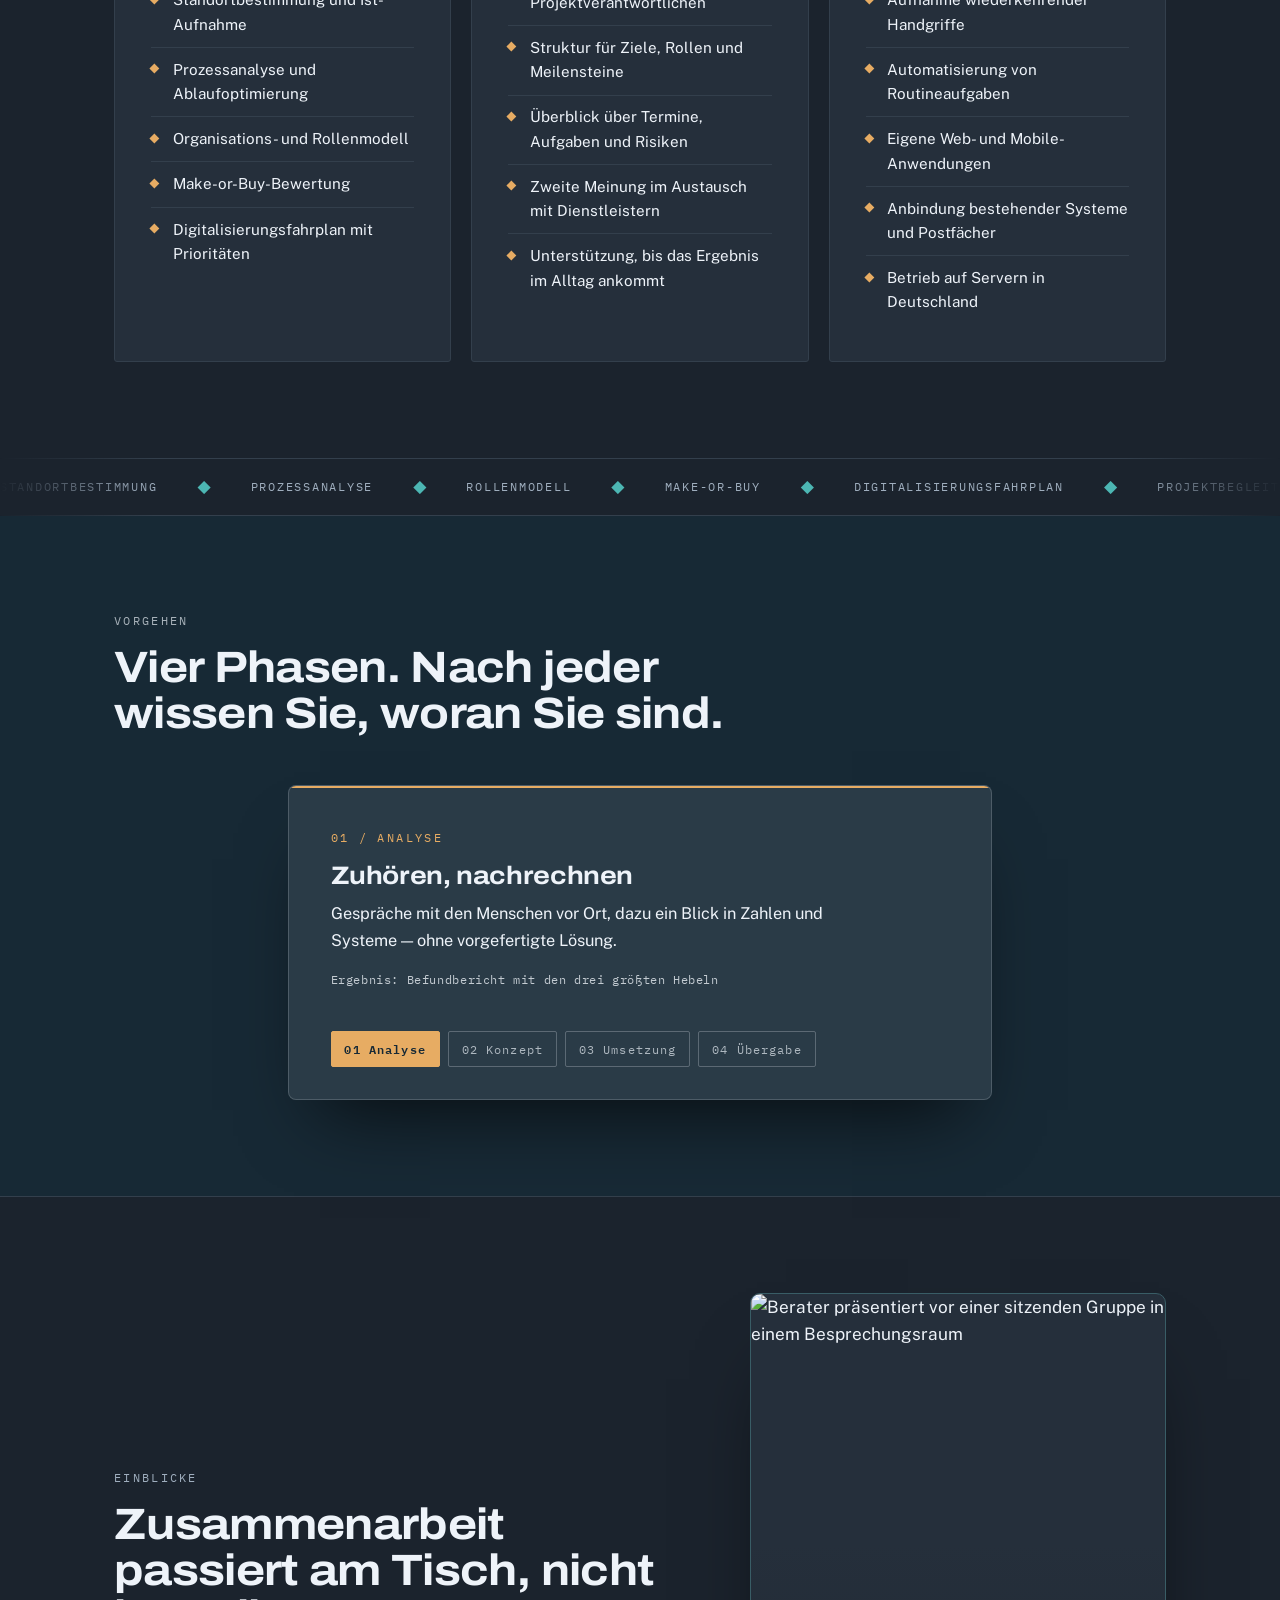
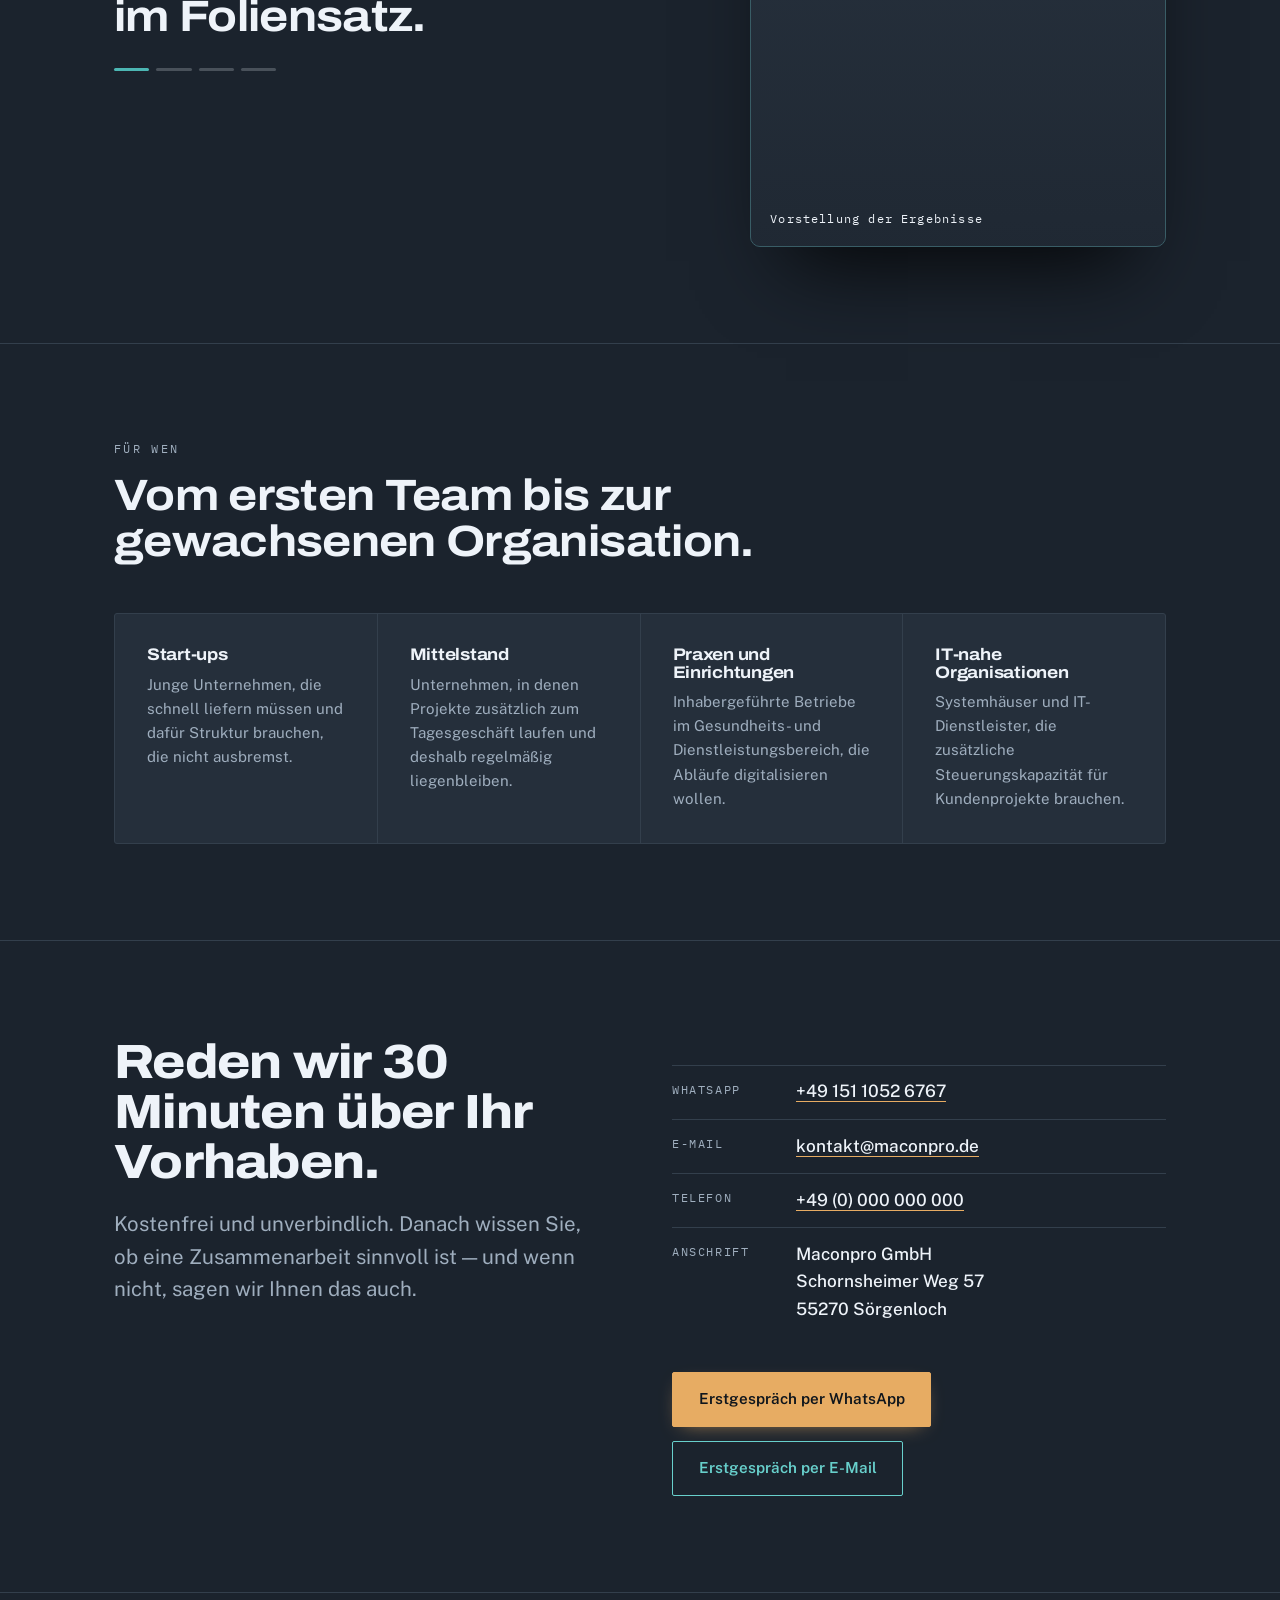
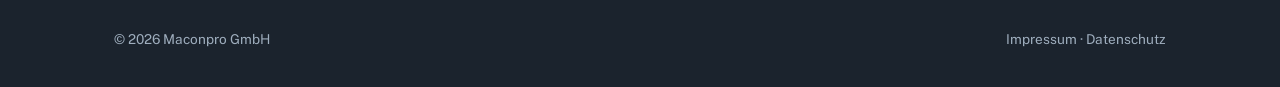
==== commit 000cf7be: "Add files via upload" ====
--- a/index.html
+++ b/index.html
@@ -10,20 +10,22 @@
 <link href="https://fonts.googleapis.com/css2?family=Archivo:wdth,wght@62.5..125,400..800&family=IBM+Plex+Mono:wght@400;500&family=Public+Sans:wght@400;500;600&display=swap" rel="stylesheet">
 <style>
 :root{
-  color-scheme:light;
-  --paper:#E4E7EC;
-  --card:#F6F7F9;
-  --ink:#161F29;
-  --petrol:#1F6E72;
-  --petrol-bright:#2A8A8D;
-  --petrol-deep:#1E2B48;
-  --brass:#96500A;
-  --brass-bright:#A85A08;
-  --analyse:#0C7F72;
-  --analyse-bright:#0E9384;
-  --muted:#54626F;
-  --line:#C7CED6;
-  --on-deep:#EEF2F8;
+  color-scheme:dark;
+  --paper:#1B232D;
+  --card:#252F3B;
+  --ink:#EEF3F9;
+  --petrol:#4CB6B3;
+  --petrol-bright:#68D0CC;
+  --petrol-deep:#172935;
+  --brass:#E7AC63;
+  --brass-bright:#F5C27C;
+  --analyse:#DD727C;
+  --analyse-bright:#EA909B;
+  --brass-on-dark:#E7AC63;
+  --analyse-on-dark:#EA909B;
+  --muted:#9FAEBE;
+  --line:#333F4C;
+  --on-deep:#EEF3F9;
 
   --display:'Archivo',system-ui,sans-serif;
   --body:'Public Sans',system-ui,sans-serif;
@@ -75,11 +77,33 @@
 @media(max-width:760px){.topnav{display:none}}
 
 /* ---------- Hero ---------- */
-.hero{padding-block:clamp(3.5rem,9vw,6.5rem) clamp(3rem,7vw,5rem)}
+.hero{padding-block:clamp(3.5rem,9vw,6.5rem) clamp(3rem,7vw,5rem);position:relative;overflow:hidden;isolation:isolate}
+.hero > .wrap{position:relative;z-index:2}
+/* Blickfang 1: feines Blaupausen-Raster */
+.hero::before{
+  content:'';position:absolute;inset:0;z-index:0;pointer-events:none;
+  background-image:
+    linear-gradient(color-mix(in srgb,var(--petrol) 10%,transparent) 1px,transparent 1px),
+    linear-gradient(90deg,color-mix(in srgb,var(--petrol) 10%,transparent) 1px,transparent 1px);
+  background-size:46px 46px;
+  -webkit-mask-image:radial-gradient(ellipse 85% 65% at 50% 0%,#000 25%,transparent 78%);
+  mask-image:radial-gradient(ellipse 85% 65% at 50% 0%,#000 25%,transparent 78%);
+}
+/* Blickfang 2: weicher Lichtschein hinter der Überschrift */
+.hero::after{
+  content:'';position:absolute;left:50%;top:-14rem;z-index:1;
+  width:min(66rem,140vw);height:34rem;transform:translateX(-50%);
+  background:radial-gradient(closest-side,color-mix(in srgb,var(--petrol) 20%,transparent),transparent 72%);
+  pointer-events:none;
+}
 .eyebrow{font-family:var(--mono);font-size:.74rem;letter-spacing:.2em;text-transform:uppercase;color:var(--muted);margin-bottom:1.6rem}
 .eyebrow b{color:var(--petrol);font-weight:500}
 h1{font-size:clamp(2.5rem,1.4rem + 5vw,5rem);font-weight:800;max-width:16ch}
-h1 em{font-style:normal;color:var(--petrol);font-variation-settings:'wdth' 100}
+h1 em{
+  font-style:normal;font-variation-settings:'wdth' 100;
+  background:linear-gradient(100deg,var(--petrol-bright) 0%,var(--brass) 100%);
+  -webkit-background-clip:text;background-clip:text;color:transparent;
+}
 .lede{margin-top:1.6rem;max-width:56ch;font-size:clamp(1.05rem,1rem + .35vw,1.28rem);color:var(--muted)}
 .actions{display:flex;flex-wrap:wrap;gap:.85rem;margin-top:2.25rem}
 .btn{
@@ -88,10 +112,10 @@
   font-weight:600;font-size:.95rem;border:1px solid transparent;
   transition:background .2s,color .2s,border-color .2s,transform .2s,box-shadow .2s;
 }
-.btn-primary{background:var(--brass);color:#FFFFFF;border-color:var(--brass);box-shadow:0 6px 20px -10px color-mix(in srgb,var(--brass) 80%,transparent)}
+.btn-primary{background:var(--brass);color:#0F151C;border-color:var(--brass);box-shadow:0 6px 20px -10px color-mix(in srgb,var(--brass) 80%,transparent)}
 .btn-primary:hover{background:var(--brass-bright);border-color:var(--brass-bright);transform:translateY(-2px);box-shadow:0 12px 28px -10px color-mix(in srgb,var(--brass) 75%,transparent)}
 .btn-ghost{background:transparent;color:var(--petrol-bright);border-color:var(--petrol-bright)}
-.btn-ghost:hover{background:var(--petrol);color:#FFFFFF;transform:translateY(-2px)}
+.btn-ghost:hover{background:var(--petrol);color:#0F151C;transform:translateY(-2px)}
 
 /* ---------- Signature: Projektplan ---------- */
 .plan{margin-top:clamp(3rem,7vw,5rem);border-top:1px solid var(--line);padding-top:1.25rem}
@@ -154,20 +178,85 @@
 .shead h2{font-size:clamp(1.75rem,1.3rem + 1.8vw,2.75rem);font-weight:700}
 
 .duo{display:grid;grid-template-columns:repeat(auto-fit,minmax(19rem,1fr));gap:1.25rem}
-.card{background:var(--card);border:1px solid var(--line);border-radius:3px;padding:clamp(1.5rem,3vw,2.25rem)}
+.card{
+  background:var(--card);border:1px solid var(--line);border-radius:3px;
+  padding:clamp(1.5rem,3vw,2.25rem);position:relative;overflow:hidden;
+  transition:transform .3s ease,border-color .3s ease,box-shadow .3s ease;
+}
+.card::before{
+  content:'';position:absolute;inset:0 0 auto 0;height:2px;
+  background:linear-gradient(90deg,var(--petrol),var(--brass));
+  opacity:0;transition:opacity .3s ease;
+}
+.card:hover{
+  transform:translateY(-5px);
+  border-color:color-mix(in srgb,var(--petrol) 40%,var(--line));
+  box-shadow:0 26px 50px -28px rgba(0,0,0,.85);
+}
+.card:hover::before{opacity:1}
 .card h3{font-size:1.3rem;font-weight:700;margin-bottom:.75rem}
 .card > p{color:var(--muted);margin-bottom:1.5rem}
 .card li{padding:.62rem 0 .62rem 1.35rem;border-top:1px solid var(--line);position:relative;font-size:.95rem}
 .card li::before{content:'';position:absolute;left:0;top:1.08rem;width:.42rem;height:.42rem;background:var(--brass);transform:rotate(45deg)}
 
-.phases{display:grid;gap:1px;background:color-mix(in srgb,var(--on-deep) 20%,transparent)}
-.phase{background:var(--petrol-deep);padding:clamp(1.4rem,3vw,2rem) 0;display:grid;grid-template-columns:5rem 1fr;gap:clamp(1rem,3vw,2.5rem);align-items:start}
-.phase i{font-family:var(--mono);font-style:normal;font-size:.8rem;color:var(--brass);padding-top:.32rem}
-.phase--analyse{background:color-mix(in srgb,var(--analyse) 22%,var(--petrol-deep))}
-.phase--analyse i{color:var(--analyse-bright)}
-.phase--analyse h3{color:var(--analyse-bright)}
-.phase{transition:background .45s ease}
-.phase.flash{background:color-mix(in srgb,var(--brass) 16%,var(--petrol-deep))}
+/* Blickfang 5: laufende Schlagwortleiste */
+.ticker{
+  border-block:1px solid var(--line);
+  padding-block:.9rem;overflow:hidden;
+  -webkit-mask-image:linear-gradient(90deg,transparent,#000 12%,#000 88%,transparent);
+  mask-image:linear-gradient(90deg,transparent,#000 12%,#000 88%,transparent);
+}
+.ticker-track{
+  display:flex;width:max-content;gap:0;
+  animation:ticker-run 38s linear infinite;
+}
+.ticker:hover .ticker-track{animation-play-state:paused}
+.ticker-set{display:flex;align-items:center;gap:2.5rem;padding-right:2.5rem}
+.ticker-set span{
+  font-family:var(--mono);font-size:.78rem;letter-spacing:.14em;
+  text-transform:uppercase;color:var(--muted);white-space:nowrap;
+}
+.ticker-set b{color:var(--petrol);font-weight:400}
+@keyframes ticker-run{from{transform:translateX(0)}to{transform:translateX(-50%)}}
+@media(prefers-reduced-motion:reduce){.ticker-track{animation:none}}
+
+/* ---------- Vorgehen: schwebendes Fenster ---------- */
+.stage{display:flex;justify-content:center}
+.stage-card{
+  position:relative;width:min(100%,44rem);
+  background:color-mix(in srgb,var(--on-deep) 9%,var(--petrol-deep));
+  border:1px solid color-mix(in srgb,var(--on-deep) 18%,transparent);
+  border-radius:8px;overflow:hidden;
+  box-shadow:0 42px 72px -32px rgba(0,0,0,.7);
+  animation:stage-float 6.5s ease-in-out infinite;
+}
+.stage-meter{height:2px;background:color-mix(in srgb,var(--on-deep) 15%,transparent)}
+.stage-meter span{display:block;height:100%;width:0;background:var(--brass-on-dark)}
+@keyframes stage-fill{from{width:0}to{width:100%}}
+@keyframes stage-float{0%,100%{transform:translateY(0)}50%{transform:translateY(-8px)}}
+
+.stage-body{display:grid;padding:clamp(1.6rem,4vw,2.6rem)}
+.stage-panel{grid-area:1/1;opacity:0;transform:translateY(16px);transition:opacity .45s ease,transform .45s ease;pointer-events:none}
+.stage-panel.is-active{opacity:1;transform:none;pointer-events:auto}
+.stage-step{font-family:var(--mono);font-size:.74rem;letter-spacing:.2em;text-transform:uppercase;color:var(--brass-on-dark);margin-bottom:.9rem}
+.stage-panel h3{font-size:clamp(1.25rem,1.1rem + .6vw,1.6rem);margin-bottom:.7rem}
+.stage-text{font-size:1.02rem;line-height:1.6;max-width:52ch}
+.stage-panel .out{margin-top:1.1rem;font-family:var(--mono);font-size:.76rem;letter-spacing:.05em;color:color-mix(in srgb,var(--on-deep) 78%,transparent)}
+
+.stage-nav{display:flex;gap:.5rem;flex-wrap:wrap;padding:0 clamp(1.6rem,4vw,2.6rem) clamp(1.4rem,3vw,2rem)}
+.stage-dot{
+  background:none;border:1px solid color-mix(in srgb,var(--on-deep) 25%,transparent);
+  color:color-mix(in srgb,var(--on-deep) 68%,transparent);
+  font-family:var(--mono);font-size:.72rem;letter-spacing:.1em;
+  padding:.42rem .8rem;border-radius:2px;cursor:pointer;transition:background .2s,border-color .2s,color .2s;
+}
+.stage-dot:hover{color:var(--on-deep);border-color:var(--on-deep)}
+.stage-dot.is-on{background:var(--brass-on-dark);border-color:var(--brass-on-dark);color:var(--petrol-deep);font-weight:600}
+
+@media(prefers-reduced-motion:reduce){
+  .stage-card{animation:none}
+  .stage-panel{transition:none}
+}
 .phase h3{font-size:1.2rem;font-weight:700;margin-bottom:.5rem}
 .phase p{max-width:62ch}
 .phase .out{margin-top:.9rem;font-family:var(--mono);font-size:.75rem;letter-spacing:.05em;color:color-mix(in srgb,var(--on-deep) 62%,transparent)}
@@ -202,25 +291,143 @@
   .cta-tip{white-space:normal;width:min(76vw,19rem);text-align:center}
 }
 
-/* ---------- Bildband mit Parallax ---------- */
-.gallery{display:grid;grid-template-columns:repeat(12,1fr);gap:clamp(.75rem,2vw,1.5rem);align-items:start}
-.shot{position:relative;overflow:hidden;border-radius:3px;border:1px solid var(--line);background:var(--card)}
-.shot-media{
-  position:absolute;inset:-9% 0;
-  background-image:repeating-linear-gradient(135deg,color-mix(in srgb,var(--petrol) 22%,transparent) 0 10px,transparent 10px 20px);
-  background-size:cover;background-position:center;
-  display:grid;place-items:center;will-change:transform;
-}
-.shot-media img{width:100%;height:100%;object-fit:cover;display:block}
-.ph{font-family:var(--mono);font-size:.7rem;letter-spacing:.14em;text-transform:uppercase;color:var(--muted);text-align:center;padding:0 1rem}
-.shot--a{grid-column:1 / 6;aspect-ratio:4/5}
-.shot--b{grid-column:6 / 10;aspect-ratio:1/1;margin-top:clamp(2rem,7vw,5rem)}
-.shot--c{grid-column:10 / 13;aspect-ratio:3/4;margin-top:clamp(1rem,3vw,2rem)}
-@media(max-width:700px){
-  .gallery{grid-template-columns:1fr 1fr}
-  .shot--a{grid-column:1 / 2;aspect-ratio:3/4}
-  .shot--b{grid-column:2 / 3;aspect-ratio:3/4;margin-top:2rem}
-  .shot--c{grid-column:1 / 3;aspect-ratio:16/9;margin-top:.5rem}
+/* ---------- Bildfenster: schwebend, wechselnd ---------- */
+.shots{display:grid;grid-template-columns:1fr;gap:clamp(2rem,5vw,3.5rem);align-items:center}
+@media(min-width:900px){.shots{grid-template-columns:1fr minmax(20rem,26rem)}}
+
+.shot-frame{
+  position:relative;width:100%;aspect-ratio:3/4;
+  border-radius:10px;overflow:hidden;
+  border:1px solid color-mix(in srgb,var(--petrol) 25%,var(--line));
+  box-shadow:0 50px 80px -36px rgba(0,0,0,.85);
+  animation:shot-float 7s ease-in-out infinite;
+  background:var(--card);
+}
+@keyframes shot-float{0%,100%{transform:translateY(0)}50%{transform:translateY(-10px)}}
+
+.shot-frame img{
+  position:absolute;inset:0;width:100%;height:100%;object-fit:cover;
+  opacity:0;transform:scale(1.06);
+  transition:opacity .9s ease,transform 7s ease-out;
+}
+.shot-frame img.is-on{opacity:1;transform:scale(1)}
+
+/* Sanfter Farbschleier, damit die Bilder zur Palette passen */
+.shot-frame::after{
+  content:'';position:absolute;inset:0;pointer-events:none;
+  background:linear-gradient(180deg,transparent 45%,color-mix(in srgb,var(--paper) 55%,transparent) 100%);
+}
+
+.shot-caption{
+  position:absolute;left:0;right:0;bottom:0;z-index:2;
+  padding:1.1rem 1.2rem;
+  font-family:var(--mono);font-size:.74rem;letter-spacing:.1em;
+  color:var(--on-deep);
+}
+.shot-dots{display:flex;gap:.45rem;margin-top:1.75rem}
+.shot-dot{
+  width:2.2rem;height:3px;border:0;padding:0;cursor:pointer;border-radius:2px;
+  background:color-mix(in srgb,var(--ink) 22%,transparent);transition:background .3s ease;
+}
+.shot-dot.is-on{background:var(--petrol)}
+.shot-dot:hover{background:var(--petrol-bright)}
+
+@media(prefers-reduced-motion:reduce){
+  .shot-frame{animation:none}
+  .shot-frame img{transition:opacity .3s ease;transform:none}
+  .shot-frame img.is-on{transform:none}
+}
+
+/* Blickfang 5: laufende Schlagwortleiste */
+.ticker{
+  border-block:1px solid var(--line);
+  padding-block:.9rem;overflow:hidden;
+  -webkit-mask-image:linear-gradient(90deg,transparent,#000 12%,#000 88%,transparent);
+  mask-image:linear-gradient(90deg,transparent,#000 12%,#000 88%,transparent);
+}
+.ticker-track{
+  display:flex;width:max-content;gap:0;
+  animation:ticker-run 38s linear infinite;
+}
+.ticker:hover .ticker-track{animation-play-state:paused}
+.ticker-set{display:flex;align-items:center;gap:2.5rem;padding-right:2.5rem}
+.ticker-set span{
+  font-family:var(--mono);font-size:.78rem;letter-spacing:.14em;
+  text-transform:uppercase;color:var(--muted);white-space:nowrap;
+}
+.ticker-set b{color:var(--petrol);font-weight:400}
+@keyframes ticker-run{from{transform:translateX(0)}to{transform:translateX(-50%)}}
+@media(prefers-reduced-motion:reduce){.ticker-track{animation:none}}
+
+/* ---------- Vorgehen: schwebendes Fenster ---------- */
+.stage{display:flex;justify-content:center}
+.stage-card{
+  position:relative;width:min(100%,44rem);
+  background:color-mix(in srgb,var(--on-deep) 9%,var(--petrol-deep));
+  border:1px solid color-mix(in srgb,var(--on-deep) 18%,transparent);
+  border-radius:8px;overflow:hidden;
+  box-shadow:0 42px 72px -32px rgba(0,0,0,.7);
+  animation:stage-float 6.5s ease-in-out infinite;
+}
+.stage-meter{height:2px;background:color-mix(in srgb,var(--on-deep) 15%,transparent)}
+.stage-meter span{display:block;height:100%;width:0;background:var(--brass-on-dark)}
+@keyframes stage-fill{from{width:0}to{width:100%}}
+@keyframes stage-float{0%,100%{transform:translateY(0)}50%{transform:translateY(-8px)}}
+
+.stage-body{display:grid;padding:clamp(1.6rem,4vw,2.6rem)}
+.stage-panel{grid-area:1/1;opacity:0;transform:translateY(16px);transition:opacity .45s ease,transform .45s ease;pointer-events:none}
+.stage-panel.is-active{opacity:1;transform:none;pointer-events:auto}
+.stage-step{font-family:var(--mono);font-size:.74rem;letter-spacing:.2em;text-transform:uppercase;color:var(--brass-on-dark);margin-bottom:.9rem}
+.stage-panel h3{font-size:clamp(1.25rem,1.1rem + .6vw,1.6rem);margin-bottom:.7rem}
+.stage-text{font-size:1.02rem;line-height:1.6;max-width:52ch}
+.stage-panel .out{margin-top:1.1rem;font-family:var(--mono);font-size:.76rem;letter-spacing:.05em;color:color-mix(in srgb,var(--on-deep) 78%,transparent)}
+
+.stage-nav{display:flex;gap:.5rem;flex-wrap:wrap;padding:0 clamp(1.6rem,4vw,2.6rem) clamp(1.4rem,3vw,2rem)}
+.stage-dot{
+  background:none;border:1px solid color-mix(in srgb,var(--on-deep) 25%,transparent);
+  color:color-mix(in srgb,var(--on-deep) 68%,transparent);
+  font-family:var(--mono);font-size:.72rem;letter-spacing:.1em;
+  padding:.42rem .8rem;border-radius:2px;cursor:pointer;transition:background .2s,border-color .2s,color .2s;
+}
+.stage-dot:hover{color:var(--on-deep);border-color:var(--on-deep)}
+.stage-dot.is-on{background:var(--brass-on-dark);border-color:var(--brass-on-dark);color:var(--petrol-deep);font-weight:600}
+
+@media(prefers-reduced-motion:reduce){
+  .stage-card{animation:none}
+  .stage-panel{transition:none}
+}
+.phase h3{font-size:1.2rem;font-weight:700;margin-bottom:.5rem}
+.phase p{max-width:62ch}
+.phase .out{margin-top:.9rem;font-family:var(--mono);font-size:.75rem;letter-spacing:.05em;color:color-mix(in srgb,var(--on-deep) 62%,transparent)}
+@media(max-width:600px){.phase{grid-template-columns:1fr;gap:.5rem}}
+
+.who{display:grid;grid-template-columns:repeat(auto-fit,minmax(15rem,1fr));gap:1px;background:var(--line);border:1px solid var(--line);border-radius:3px;overflow:hidden}
+.who > div{background:var(--card);padding:clamp(1.4rem,3vw,2rem)}
+.who h3{font-size:1.05rem;font-weight:700;margin-bottom:.55rem}
+.who p{color:var(--muted);font-size:.94rem}
+
+.cta{position:relative;display:inline-block}
+.cta-tip{
+  position:absolute;bottom:calc(100% + .7rem);left:50%;
+  transform:translate(-50%,7px);
+  background:var(--card);color:var(--ink);
+  border:1px solid var(--brass);border-radius:3px;
+  padding:.55rem .85rem;white-space:nowrap;
+  font-family:var(--mono);font-size:.72rem;letter-spacing:.03em;line-height:1.4;
+  opacity:0;pointer-events:none;z-index:5;
+  box-shadow:0 14px 34px -14px rgba(26,36,48,.16);
+  transition:opacity .22s ease,transform .22s ease;
+}
+.cta-tip::after{
+  content:'';position:absolute;top:100%;left:50%;transform:translateX(-50%);
+  border:6px solid transparent;border-top-color:var(--brass);
+}
+@media(hover:hover){
+  .cta:hover .cta-tip{opacity:1;transform:translate(-50%,0)}
+}
+.cta:focus-within .cta-tip{opacity:1;transform:translate(-50%,0)}
+@media(max-width:620px){
+  .cta-tip{white-space:normal;width:min(76vw,19rem);text-align:center}
 }
 
 /* ---------- Kontakt ---------- */
@@ -245,7 +452,6 @@
   *,*::before,*::after{animation-duration:.001ms!important;transition-duration:.001ms!important}
   .plan-bar{transform:scaleX(1)}
   .reveal{opacity:1;transform:none}
-  .shot-media{transform:none!important;inset:0}
 }
 </style>
 </head>
@@ -359,67 +565,108 @@
   </section>
 
   <!-- VORGEHEN -->
+  <!-- Laufende Schlagwortleiste -->
+  <div class="ticker" aria-hidden="true">
+    <div class="ticker-track">
+      <div class="ticker-set">
+          <span>Standortbestimmung</span><b>◆</b>
+          <span>Prozessanalyse</span><b>◆</b>
+          <span>Rollenmodell</span><b>◆</b>
+          <span>Make-or-Buy</span><b>◆</b>
+          <span>Digitalisierungsfahrplan</span><b>◆</b>
+          <span>Projektbegleitung</span><b>◆</b>
+          <span>Anforderungen</span><b>◆</b>
+          <span>Lieferantensteuerung</span><b>◆</b>
+          <span>Automatisierung</span><b>◆</b>
+          <span>Eigene Werkzeuge</span><b>◆</b>
+          <span>Übergabe in den Betrieb</span><b>◆</b>
+      </div>
+      <div class="ticker-set">
+          <span>Standortbestimmung</span><b>◆</b>
+          <span>Prozessanalyse</span><b>◆</b>
+          <span>Rollenmodell</span><b>◆</b>
+          <span>Make-or-Buy</span><b>◆</b>
+          <span>Digitalisierungsfahrplan</span><b>◆</b>
+          <span>Projektbegleitung</span><b>◆</b>
+          <span>Anforderungen</span><b>◆</b>
+          <span>Lieferantensteuerung</span><b>◆</b>
+          <span>Automatisierung</span><b>◆</b>
+          <span>Eigene Werkzeuge</span><b>◆</b>
+          <span>Übergabe in den Betrieb</span><b>◆</b>
+      </div>
+    </div>
+  </div>
+
   <section class="band band--deep" id="vorgehen" data-label="Vorgehen">
     <div class="wrap">
       <div class="shead reveal">
         <p>Vorgehen</p>
         <h2>Vier Phasen. Nach jeder wissen Sie, woran Sie sind.</h2>
       </div>
-      <div class="phases">
-        <article class="phase phase--analyse reveal" id="phase-1">
-          <i>01 / Analyse</i>
-          <div>
-            <h3>Zuhören, mitlesen, nachrechnen</h3>
-            <p>Gespräche mit den Menschen, die die Arbeit tatsächlich machen. Dazu ein Blick in Zahlen, Systeme und bestehende Abläufe — ohne vorgefertigte Lösung im Gepäck.</p>
-            <p class="out">Ergebnis: Befundbericht mit den drei größten Hebeln</p>
+      <div class="stage">
+        <div class="stage-card" id="stageCard">
+          <div class="stage-meter" aria-hidden="true"><span id="stageMeter"></span></div>
+
+          <div class="stage-body">
+            <article class="stage-panel is-active" id="phase-1">
+              <p class="stage-step">01 / Analyse</p>
+              <h3>Zuhören, nachrechnen</h3>
+              <p class="stage-text">Gespräche mit den Menschen vor Ort, dazu ein Blick in Zahlen und Systeme — ohne vorgefertigte Lösung.</p>
+              <p class="out">Ergebnis: Befundbericht mit den drei größten Hebeln</p>
+            </article>
+            <article class="stage-panel" id="phase-2">
+              <p class="stage-step">02 / Konzept</p>
+              <h3>Optionen statt Empfehlung von der Stange</h3>
+              <p class="stage-text">Zwei bis drei Wege zum Ziel, jeweils mit Aufwand und Risiko beziffert. Sie entscheiden.</p>
+              <p class="out">Ergebnis: Entscheidungsvorlage und Umsetzungsplan</p>
+            </article>
+            <article class="stage-panel" id="phase-3">
+              <p class="stage-step">03 / Umsetzung</p>
+              <h3>Dranbleiben, wenn es eng wird</h3>
+              <p class="stage-text">Termine, Aufgaben und Risiken laufen an einer Stelle zusammen. Wir sind da, sobald etwas hakt.</p>
+              <p class="out">Ergebnis: Wochenüberblick und offene Punkte auf einen Blick</p>
+            </article>
+            <article class="stage-panel" id="phase-4">
+              <p class="stage-step">04 / Übergabe</p>
+              <h3>Bis es ohne uns läuft</h3>
+              <p class="stage-text">Dokumentation, Einweisung und eine Nachbetreuung, in der wir erreichbar bleiben.</p>
+              <p class="out">Ergebnis: Betriebsübergabe und Abschlussbericht</p>
+            </article>
           </div>
-        </article>
-        <article class="phase reveal" id="phase-2">
-          <i>02 / Konzept</i>
-          <div>
-            <h3>Optionen statt Empfehlung von der Stange</h3>
-            <p>Zwei bis drei belastbare Wege zum Ziel, jeder mit Aufwand, Nutzen und Risiko beziffert. Sie entscheiden, wir liefern die Grundlage dafür.</p>
-            <p class="out">Ergebnis: Entscheidungsvorlage und Umsetzungsplan</p>
+
+          <div class="stage-nav">
+            <button type="button" class="stage-dot is-on" data-go="0">01 Analyse</button>
+            <button type="button" class="stage-dot" data-go="1">02 Konzept</button>
+            <button type="button" class="stage-dot" data-go="2">03 Umsetzung</button>
+            <button type="button" class="stage-dot" data-go="3">04 Übergabe</button>
           </div>
-        </article>
-        <article class="phase reveal" id="phase-3">
-          <i>03 / Umsetzung</i>
-          <div>
-            <h3>Dranbleiben, wenn es eng wird</h3>
-            <p>Termine, Aufgaben und Risiken laufen an einer Stelle zusammen, und wir sind ansprechbar, sobald etwas hakt. Entschieden wird bei Ihnen — wir sorgen dafür, dass die Grundlage dafür sauber ist.</p>
-            <p class="out">Ergebnis: Wochenüberblick, gepflegter Plan, offene Punkte</p>
-          </div>
-        </article>
-        <article class="phase reveal" id="phase-4">
-          <i>04 / Übergabe</i>
-          <div>
-            <h3>Bis es ohne uns läuft</h3>
-            <p>Dokumentation, Einweisung der Verantwortlichen und eine Nachbetreuungsphase, in der wir erreichbar bleiben. Ein Projekt endet nicht mit dem Go-live.</p>
-            <p class="out">Ergebnis: Betriebsübergabe und Abschlussbericht</p>
-          </div>
-        </article>
+        </div>
       </div>
     </div>
   </section>
 
-  <!-- BILDBAND (Parallax) -->
+  <!-- BILDFENSTER -->
   <section class="band" id="einblicke" data-label="Einblicke">
-    <div class="wrap">
-      <div class="shead reveal">
-        <p>Einblicke</p>
-        <h2>Zusammenarbeit passiert am Tisch, nicht im Foliensatz.</h2>
-      </div>
-      <!-- Bild einsetzen: <span class="ph">…</span> durch <img src="bilder/dateiname.jpg" alt="Beschreibung"> ersetzen -->
-      <div class="gallery">
-        <figure class="shot shot--a" data-speed="0.16">
-          <div class="shot-media"><span class="ph">Bild 1 · Workshop am Whiteboard</span></div>
-        </figure>
-        <figure class="shot shot--b" data-speed="0.30">
-          <div class="shot-media"><span class="ph">Bild 2 · Gespräch vor Ort</span></div>
-        </figure>
-        <figure class="shot shot--c" data-speed="0.10">
-          <div class="shot-media"><span class="ph">Bild 3 · Detail Arbeitsplatz</span></div>
-        </figure>
+    <div class="wrap shots">
+      <div class="reveal">
+        <div class="shead" style="margin-bottom:0">
+          <p>Einblicke</p>
+          <h2>Zusammenarbeit passiert am Tisch, nicht im Foliensatz.</h2>
+        </div>
+        <div class="shot-dots" id="shotDots">
+          <button type="button" class="shot-dot is-on" data-go="0" aria-label="Bild 1"></button>
+          <button type="button" class="shot-dot" data-go="1" aria-label="Bild 2"></button>
+          <button type="button" class="shot-dot" data-go="2" aria-label="Bild 3"></button>
+          <button type="button" class="shot-dot" data-go="3" aria-label="Bild 4"></button>
+        </div>
+      </div>
+
+      <div class="shot-frame" id="shotFrame">
+        <img class="is-on" fetchpriority="high" src="bilder/pitch.jpg" alt="Berater präsentiert vor einer sitzenden Gruppe in einem Besprechungsraum" data-caption="Vorstellung der Ergebnisse">
+        <img loading="lazy" src="bilder/gespraech.jpg" alt="Zwei Personen im Arbeitsgespräch an einem Tisch mit Laptop und Notizen" data-caption="Gespräch vor Ort">
+        <img loading="lazy" src="bilder/schreibtisch.jpg" alt="Notizbuch mit handgezeichnetem Zeitplan neben Laptop und Kaffeetasse" data-caption="Planung im Detail">
+        <img loading="lazy" src="bilder/flur.jpg" alt="Heller Bürogang mit Glaswänden und Maconpro-Schriftzug an der Wand" data-caption="Büro Sörgenloch">
+        <p class="shot-caption" id="shotCaption">Vorstellung der Ergebnisse</p>
       </div>
     </div>
   </section>
@@ -567,11 +814,11 @@
 }
 
 function zuPhase(i) {
-  const ziel = document.getElementById('phase-' + (i + 1));
-  if (!ziel) return;
-  ziel.scrollIntoView({ behavior: reduce.matches ? 'auto' : 'smooth', block: 'center' });
-  ziel.classList.add('flash');
-  setTimeout(() => ziel.classList.remove('flash'), 1500);
+  const block = document.getElementById('vorgehen');
+  if (!block) return;
+  block.scrollIntoView({ behavior: reduce.matches ? 'auto' : 'smooth', block: 'center' });
+  stageZeige(i);
+  stageStart();
 }
 
 planRows.forEach((row, i) => {
@@ -643,27 +890,49 @@
   navLinks.forEach(a => a.classList.toggle('active', a.getAttribute('href') === '#' + aktuell.id));
 }
 
-/* ---------- Parallax: Bilder wandern langsamer als die Seite ---------- */
+/* ---------- Bildfenster: wechselt von selbst ---------- */
 const reduce = window.matchMedia('(prefers-reduced-motion: reduce)');
-const shots = Array.from(document.querySelectorAll('.shot'));
 let queued = false;
 
-function parallax() {
-  const vh = window.innerHeight;
-  for (const shot of shots) {
-    const r = shot.getBoundingClientRect();
-    if (r.bottom < -200 || r.top > vh + 200) continue;
-    const progress = (r.top + r.height / 2 - vh / 2) / vh;   // -1 oben … +1 unten
-    const speed = parseFloat(shot.dataset.speed) || 0.15;
-    const media = shot.querySelector('.shot-media');
-    if (media) media.style.transform = 'translate3d(0,' + (progress * speed * 100).toFixed(2) + '%,0)';
-  }
-  queued = false;
+const shotFrame = document.getElementById('shotFrame');
+const shotImgs = shotFrame ? Array.from(shotFrame.querySelectorAll('img')) : [];
+const shotDots = Array.from(document.querySelectorAll('.shot-dot'));
+const shotCaption = document.getElementById('shotCaption');
+const SHOT_MS = 5000;
+let shotIdx = 0;
+let shotTimer = null;
+
+function shotZeige(i) {
+  if (!shotImgs.length) return;
+  shotIdx = (i + shotImgs.length) % shotImgs.length;
+  shotImgs.forEach((el, n) => el.classList.toggle('is-on', n === shotIdx));
+  shotDots.forEach((el, n) => el.classList.toggle('is-on', n === shotIdx));
+  if (shotCaption) shotCaption.textContent = shotImgs[shotIdx].dataset.caption || '';
+}
+
+function shotStart() {
+  shotStop();
+  if (reduce.matches || !shotImgs.length) return;
+  shotTimer = setInterval(() => shotZeige(shotIdx + 1), SHOT_MS);
+}
+
+function shotStop() {
+  if (shotTimer) { clearInterval(shotTimer); shotTimer = null; }
+}
+
+if (shotFrame) {
+  shotDots.forEach((dot, n) => dot.addEventListener('click', () => { shotZeige(n); shotStart(); }));
+  shotFrame.addEventListener('pointerenter', shotStop);
+  shotFrame.addEventListener('pointerleave', shotStart);
+
+  const shotIo = new IntersectionObserver((entries) => {
+    entries.forEach((e) => e.isIntersecting ? shotStart() : shotStop());
+  }, { threshold: 0.3 });
+  shotIo.observe(shotFrame);
 }
 
 function tick() {
   fortschritt();
-  if (!reduce.matches) parallax();
   queued = false;
 }
 
@@ -674,6 +943,86 @@
 window.addEventListener('scroll', onScroll, { passive: true });
 window.addEventListener('resize', onScroll);
 tick();
+
+/* ---------- Vorgehen: schwebendes Fenster durchlaufen lassen ---------- */
+const stageCard = document.getElementById('stageCard');
+const stageMeter = document.getElementById('stageMeter');
+const stagePanels = Array.from(document.querySelectorAll('.stage-panel'));
+const stageDots = Array.from(document.querySelectorAll('.stage-dot'));
+const STAGE_MS = 6000;
+let stageIdx = 0;
+let stageTimer = null;
+
+function stageZeige(i) {
+  if (!stagePanels.length) return;
+  stageIdx = (i + stagePanels.length) % stagePanels.length;
+  stagePanels.forEach((el, n) => el.classList.toggle('is-active', n === stageIdx));
+  stageDots.forEach((el, n) => el.classList.toggle('is-on', n === stageIdx));
+  meterNeu();
+}
+
+function meterNeu() {
+  if (!stageMeter || reduce.matches) return;
+  stageMeter.style.animation = 'none';
+  void stageMeter.offsetWidth;                       // Neustart erzwingen
+  stageMeter.style.animation = 'stage-fill ' + STAGE_MS + 'ms linear forwards';
+}
+
+function stageStart() {
+  stageStop();
+  if (reduce.matches) return;
+  meterNeu();
+  stageTimer = setInterval(() => stageZeige(stageIdx + 1), STAGE_MS);
+}
+
+function stageStop() {
+  if (stageTimer) { clearInterval(stageTimer); stageTimer = null; }
+}
+
+if (stageCard) {
+  stageDots.forEach((dot, n) => {
+    dot.addEventListener('click', () => { stageZeige(n); stageStart(); });
+  });
+
+  // Beim Lesen nicht weiterspringen
+  stageCard.addEventListener('pointerenter', () => {
+    stageStop();
+    if (stageMeter) stageMeter.style.animationPlayState = 'paused';
+  });
+  stageCard.addEventListener('pointerleave', () => {
+    if (stageMeter) stageMeter.style.animationPlayState = 'running';
+    stageStart();
+  });
+  stageCard.addEventListener('focusin', stageStop);
+
+  // Erst laufen lassen, wenn das Fenster sichtbar ist
+  const stageIo = new IntersectionObserver((entries) => {
+    entries.forEach((e) => e.isIntersecting ? stageStart() : stageStop());
+  }, { threshold: 0.35 });
+  stageIo.observe(stageCard);
+}
+
+/* ---------- Lockspruch im Tab-Titel, wenn man wegklickt ---------- */
+const eigenerTitel = document.title;
+const rueckkehrSprueche = [
+  'Noch hier?',
+  'Das Erstgespräch wartet noch.',
+  'Kurz weg? Wir auch gleich.',
+  'Maconpro — später weiterlesen?',
+  'Ein Klick zum Erstgespräch.'
+];
+let letzterTitel = -1;
+
+document.addEventListener('visibilitychange', () => {
+  if (document.hidden) {
+    let n;
+    do { n = Math.floor(Math.random() * rueckkehrSprueche.length); } while (n === letzterTitel);
+    letzterTitel = n;
+    document.title = rueckkehrSprueche[n];
+  } else {
+    document.title = eigenerTitel;
+  }
+});
 </script>
 
 </body>
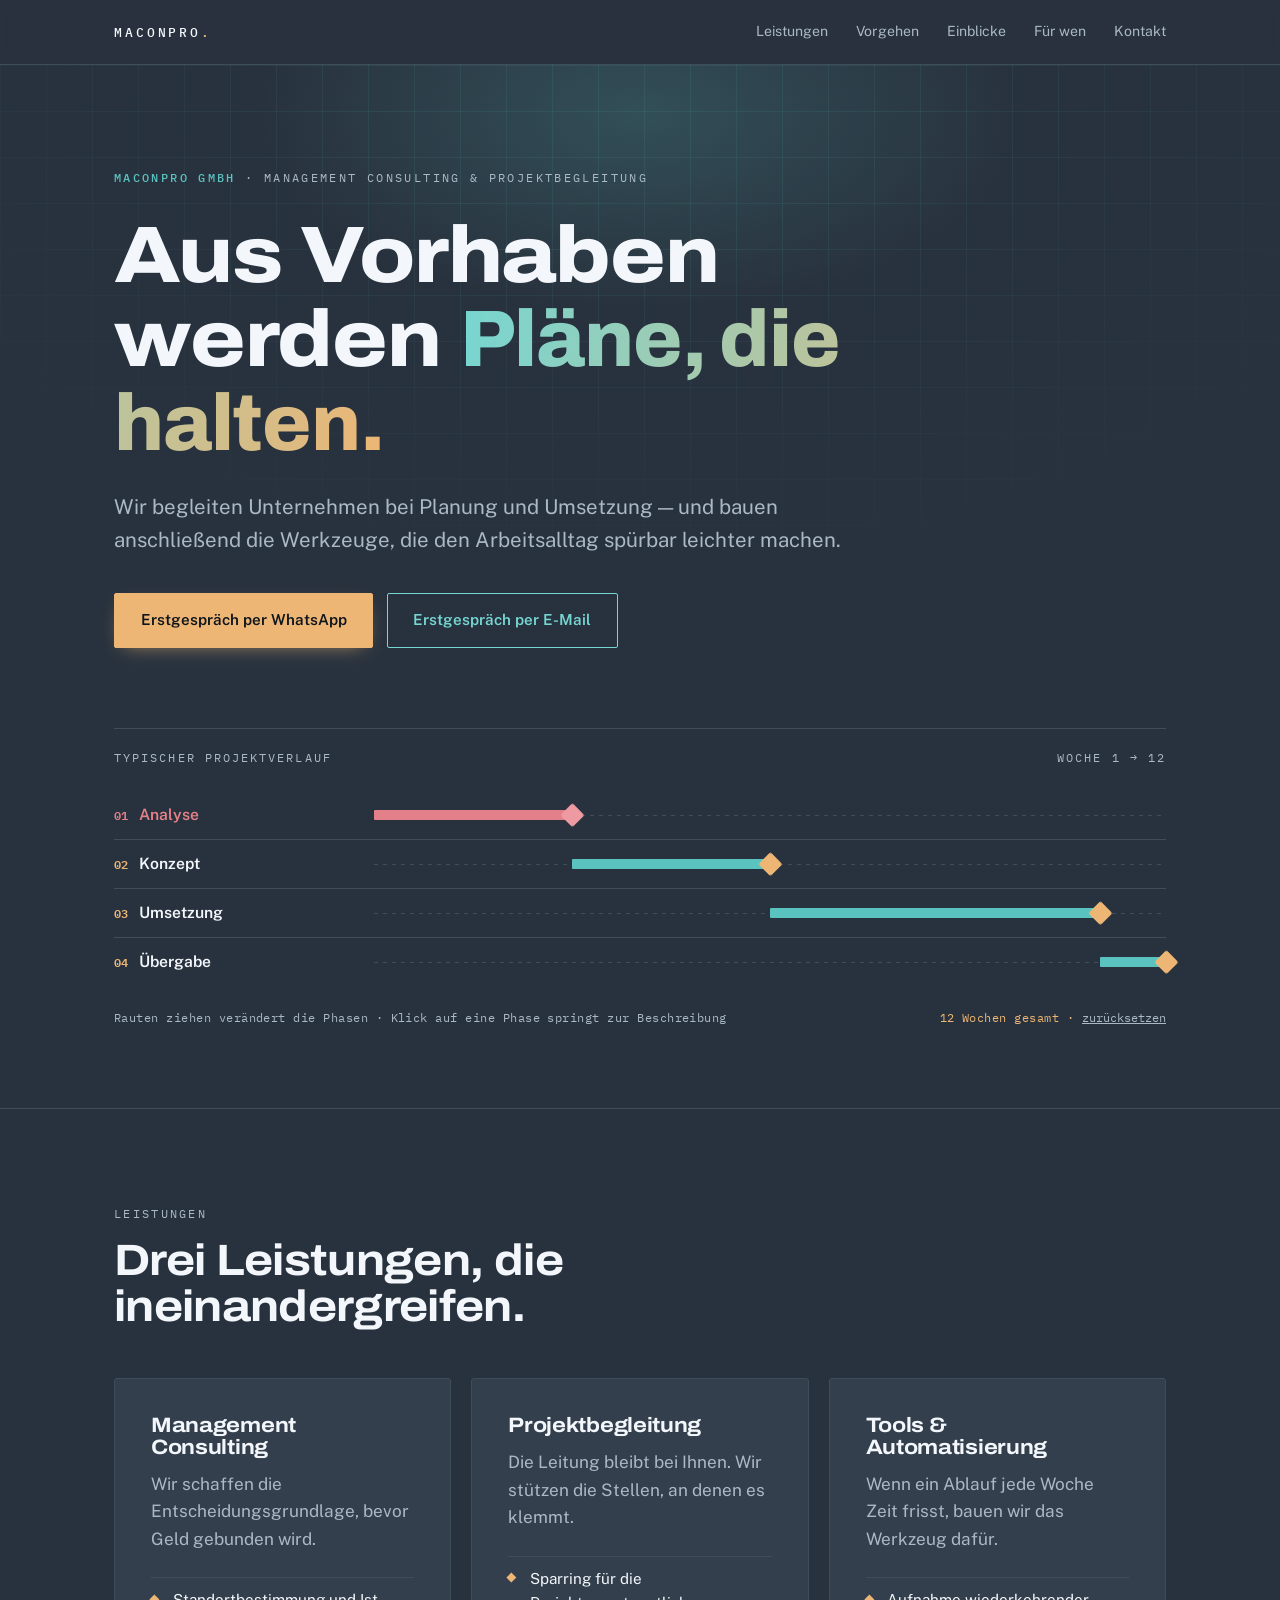
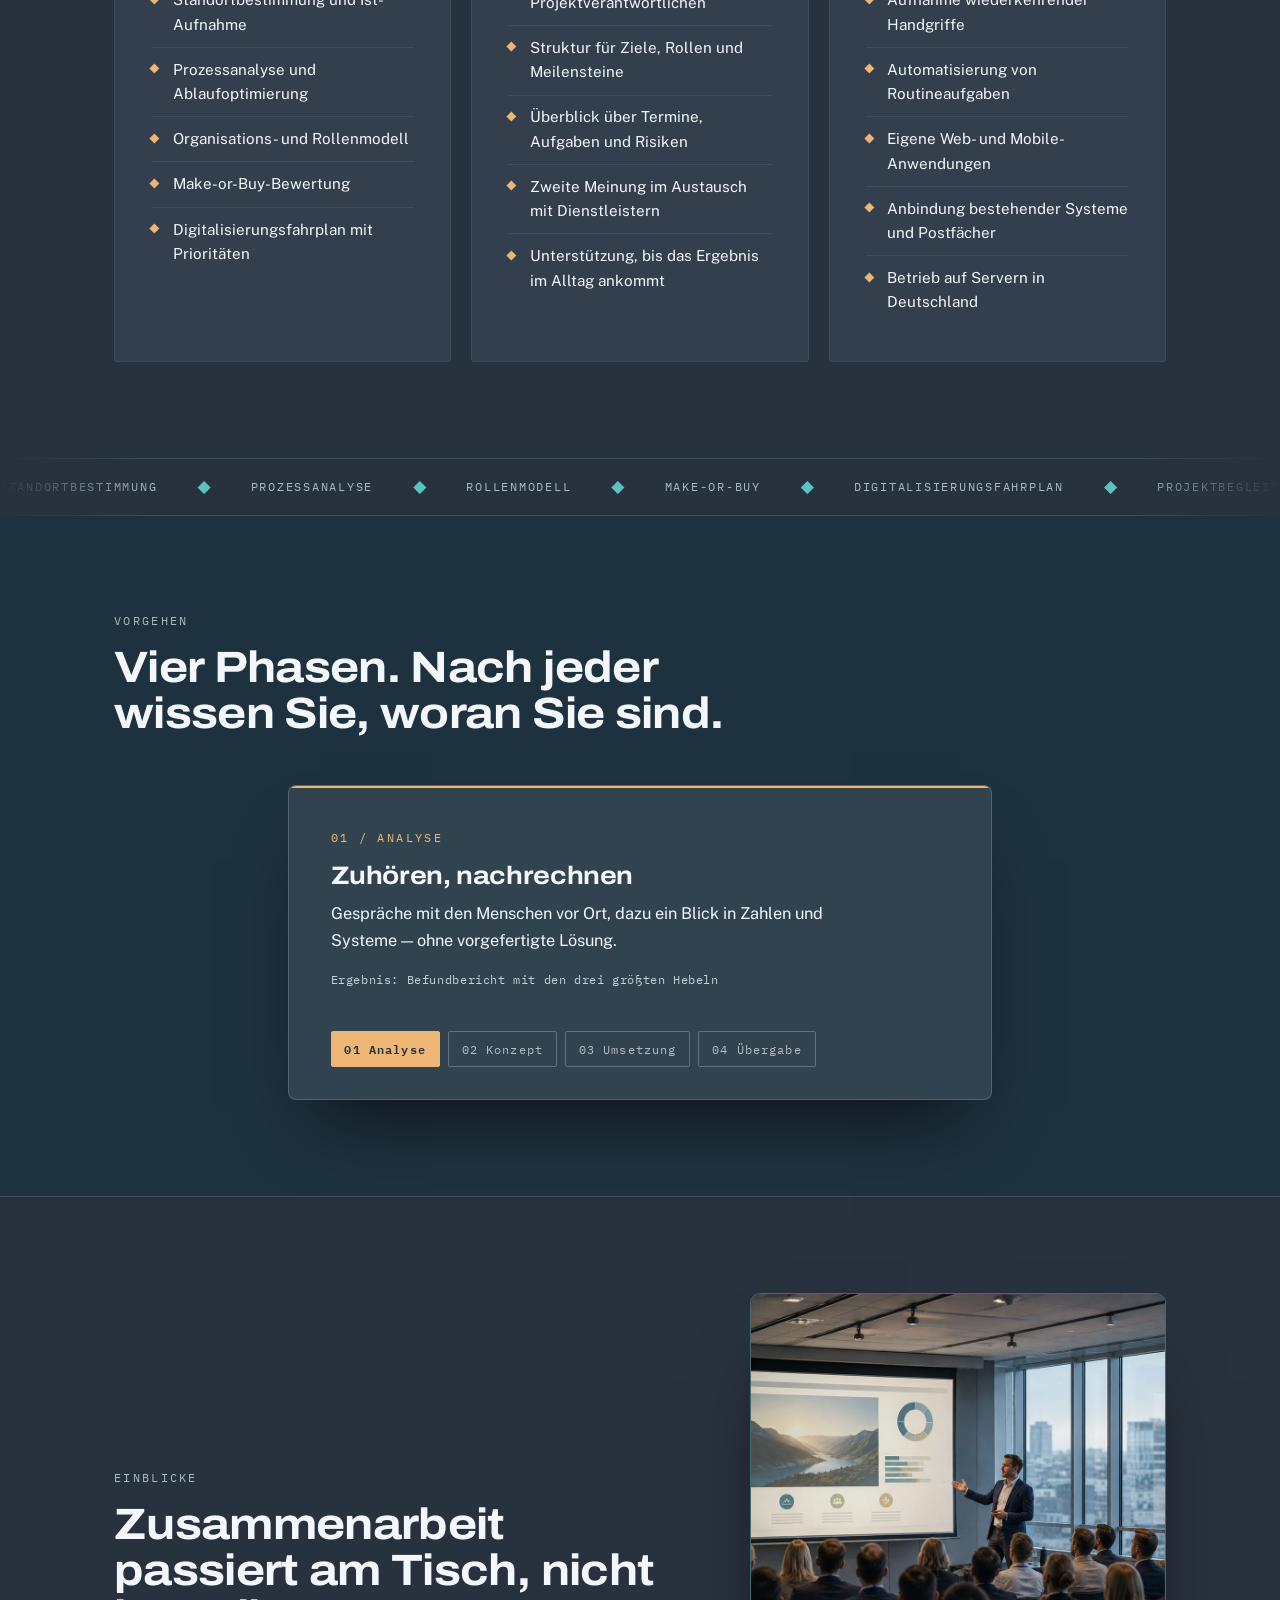
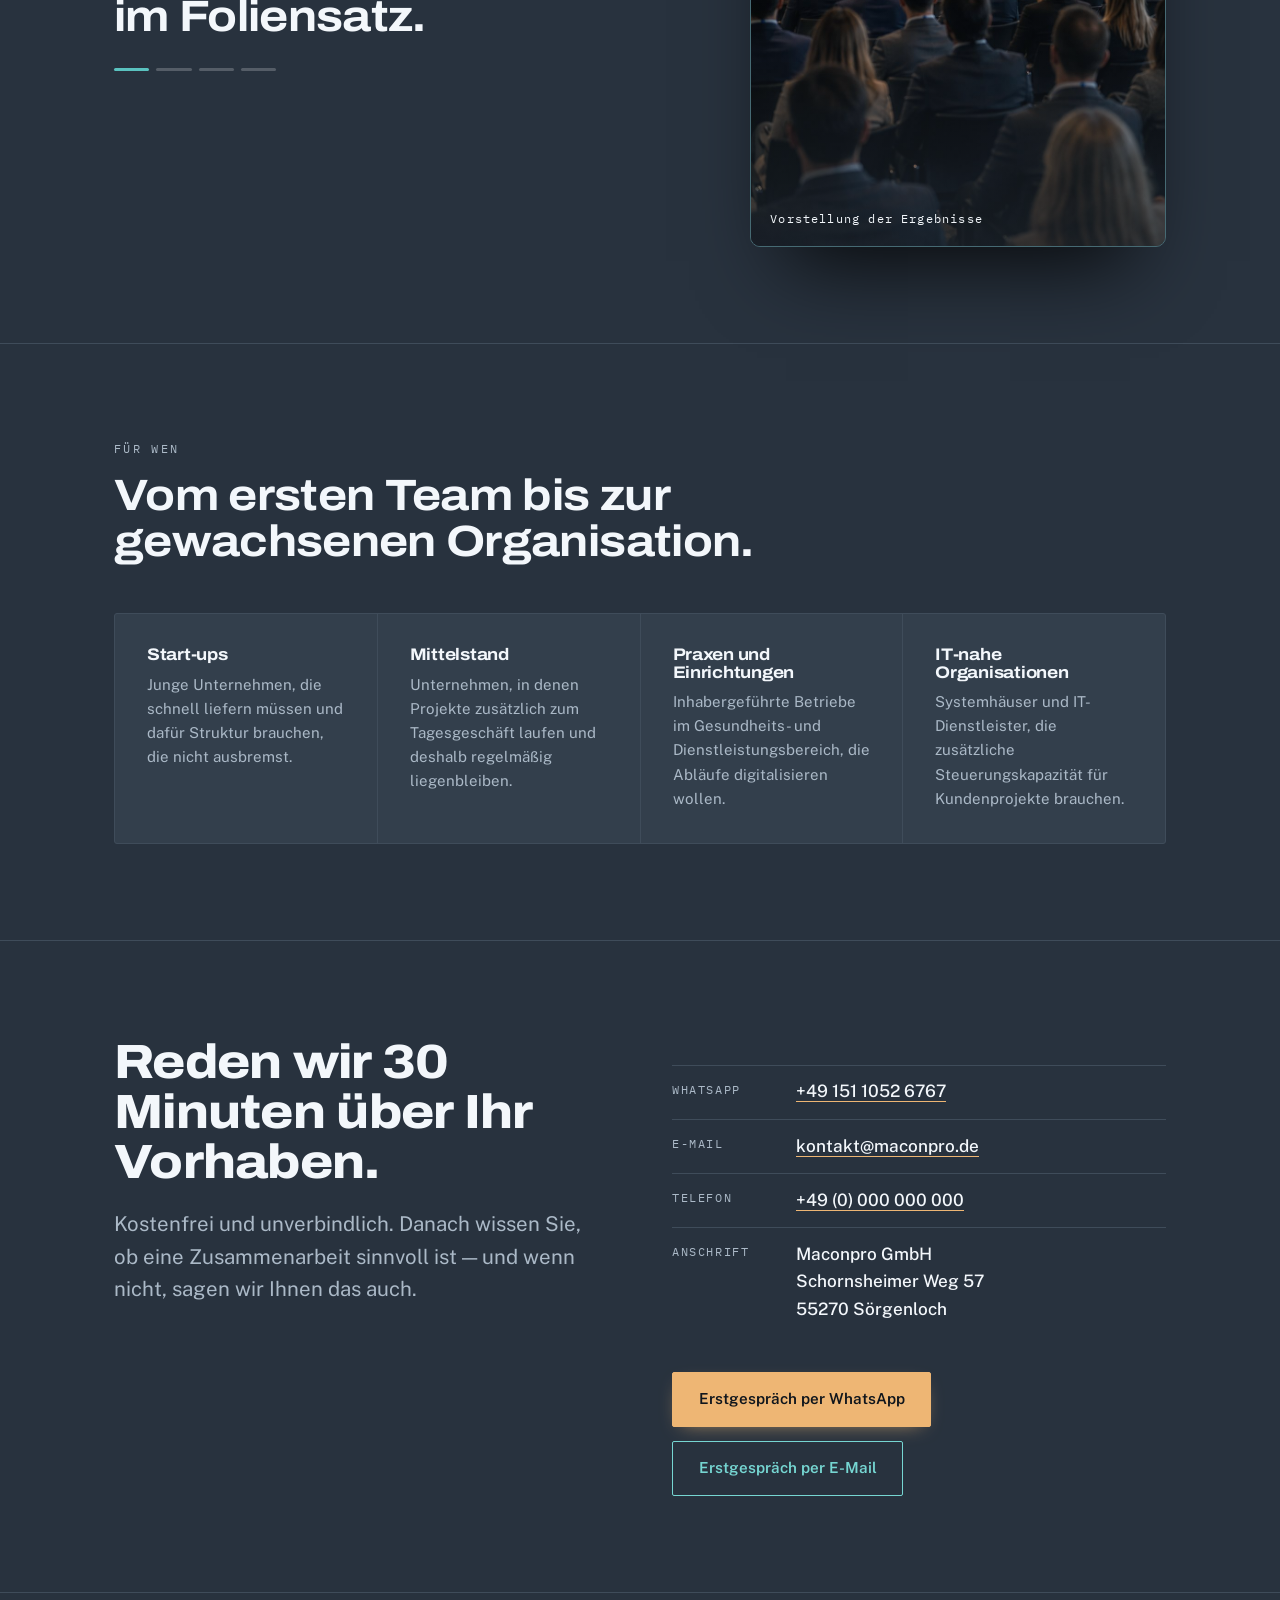
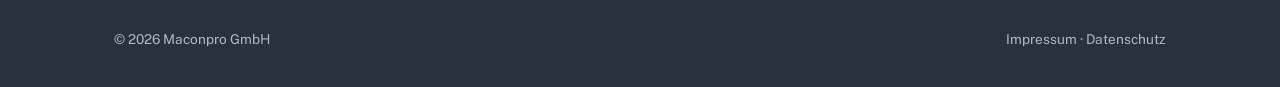
==== commit 64f36cb3: "Add files via upload" ====
--- a/index.html
+++ b/index.html
@@ -11,21 +11,21 @@
 <style>
 :root{
   color-scheme:dark;
-  --paper:#1B232D;
-  --card:#252F3B;
-  --ink:#EEF3F9;
-  --petrol:#4CB6B3;
-  --petrol-bright:#68D0CC;
-  --petrol-deep:#172935;
-  --brass:#E7AC63;
-  --brass-bright:#F5C27C;
-  --analyse:#DD727C;
-  --analyse-bright:#EA909B;
-  --brass-on-dark:#E7AC63;
-  --analyse-on-dark:#EA909B;
-  --muted:#9FAEBE;
-  --line:#333F4C;
-  --on-deep:#EEF3F9;
+  --paper:#28323E;
+  --card:#333F4C;
+  --ink:#F3F7FB;
+  --petrol:#5AC2BF;
+  --petrol-bright:#76D6D2;
+  --petrol-deep:#1E313E;
+  --brass:#EEB674;
+  --brass-bright:#F8C98A;
+  --analyse:#E38089;
+  --analyse-bright:#EE9AA3;
+  --brass-on-dark:#EEB674;
+  --analyse-on-dark:#EE9AA3;
+  --muted:#ABB9C7;
+  --line:#3F4C5A;
+  --on-deep:#F3F7FB;
 
   --display:'Archivo',system-ui,sans-serif;
   --body:'Public Sans',system-ui,sans-serif;
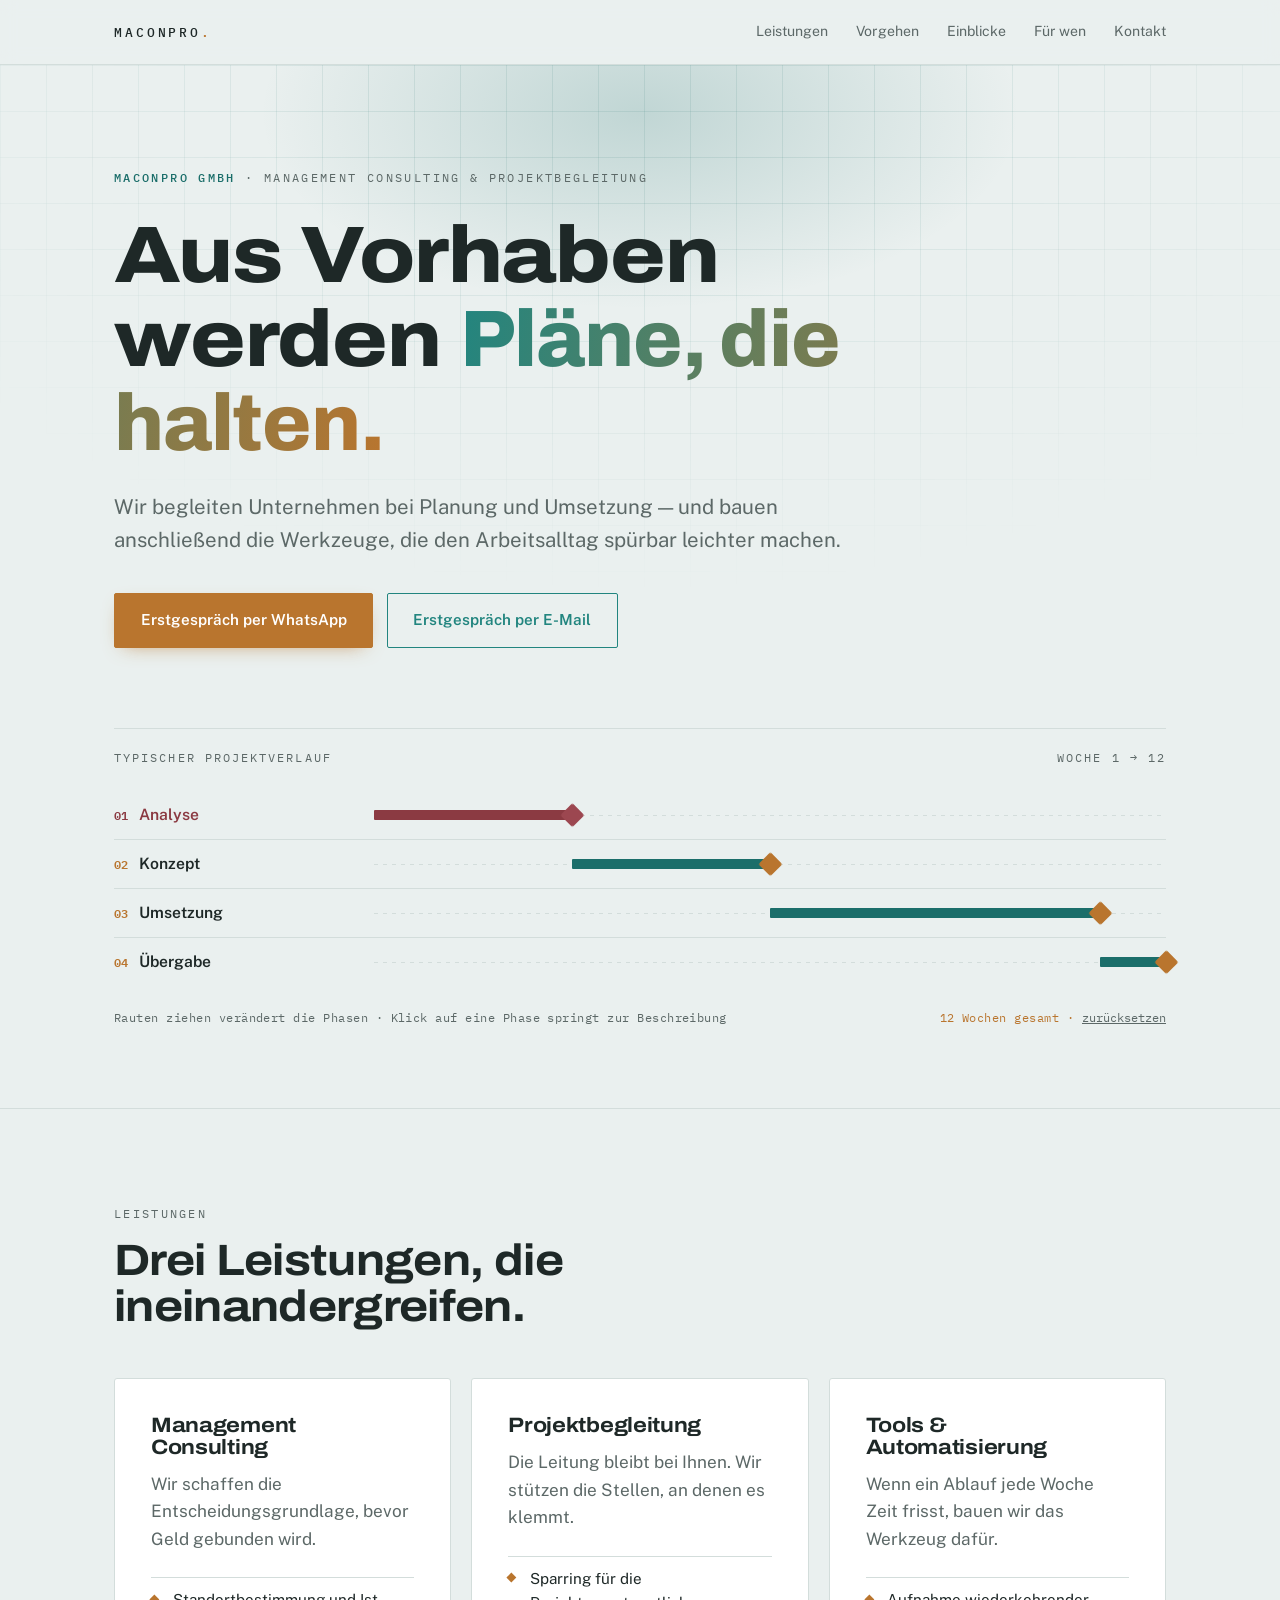
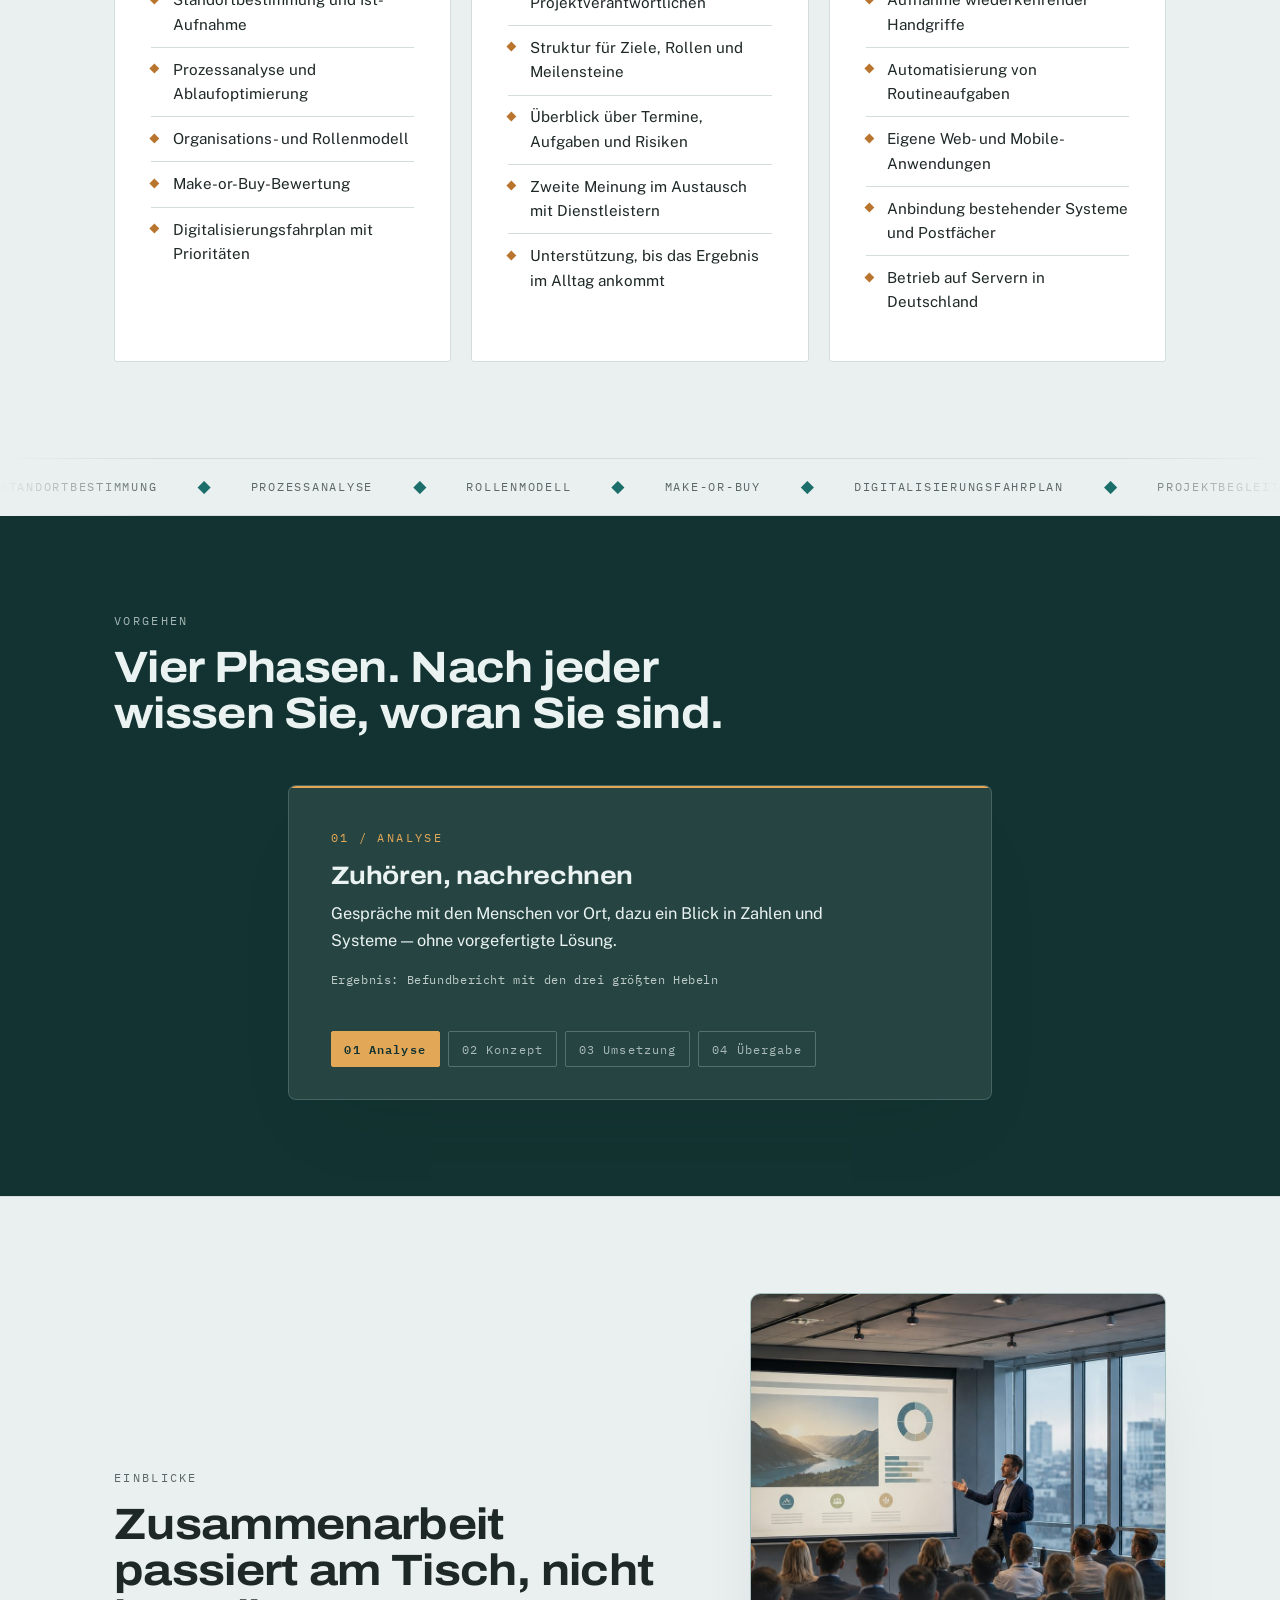
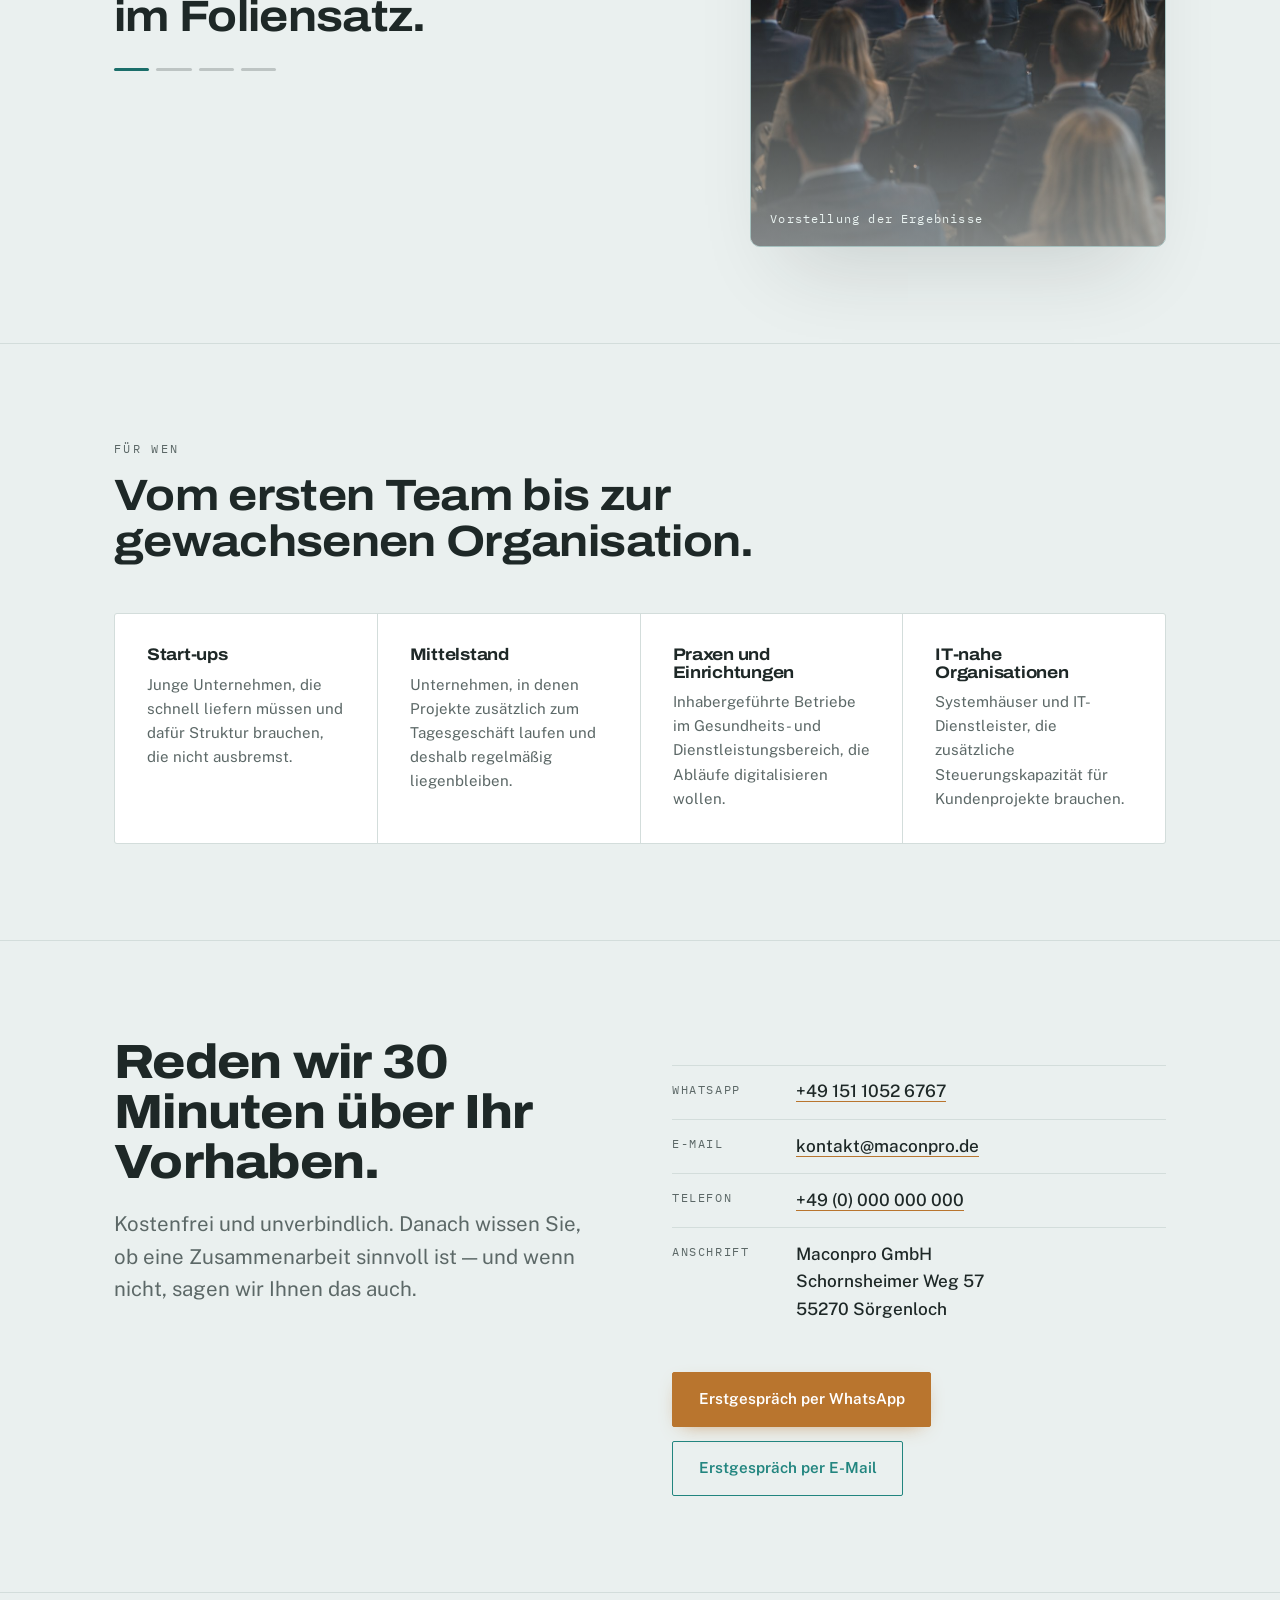
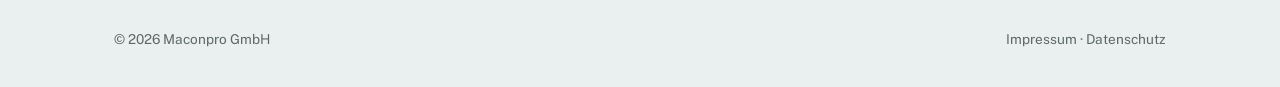
==== commit 8e3d9b18: "Add files via upload" ====
--- a/index.html
+++ b/index.html
@@ -10,22 +10,22 @@
 <link href="https://fonts.googleapis.com/css2?family=Archivo:wdth,wght@62.5..125,400..800&family=IBM+Plex+Mono:wght@400;500&family=Public+Sans:wght@400;500;600&display=swap" rel="stylesheet">
 <style>
 :root{
-  color-scheme:dark;
-  --paper:#28323E;
-  --card:#333F4C;
-  --ink:#F3F7FB;
-  --petrol:#5AC2BF;
-  --petrol-bright:#76D6D2;
-  --petrol-deep:#1E313E;
-  --brass:#EEB674;
-  --brass-bright:#F8C98A;
-  --analyse:#E38089;
-  --analyse-bright:#EE9AA3;
-  --brass-on-dark:#EEB674;
-  --analyse-on-dark:#EE9AA3;
-  --muted:#ABB9C7;
-  --line:#3F4C5A;
-  --on-deep:#F3F7FB;
+  color-scheme:light;
+  --paper:#EAF0EF;
+  --card:#FFFFFF;
+  --ink:#1E2827;
+  --petrol:#1B6E6A;
+  --petrol-bright:#22857F;
+  --petrol-deep:#123331;
+  --brass:#B9752E;
+  --brass-bright:#C98235;
+  --analyse:#8B3A42;
+  --analyse-bright:#9C4750;
+  --brass-on-dark:#E3A857;
+  --analyse-on-dark:#DE7E8B;
+  --muted:#5C6867;
+  --line:#D3DDDB;
+  --on-deep:#EAF3F1;
 
   --display:'Archivo',system-ui,sans-serif;
   --body:'Public Sans',system-ui,sans-serif;
@@ -112,10 +112,10 @@
   font-weight:600;font-size:.95rem;border:1px solid transparent;
   transition:background .2s,color .2s,border-color .2s,transform .2s,box-shadow .2s;
 }
-.btn-primary{background:var(--brass);color:#0F151C;border-color:var(--brass);box-shadow:0 6px 20px -10px color-mix(in srgb,var(--brass) 80%,transparent)}
+.btn-primary{background:var(--brass);color:#FFFFFF;border-color:var(--brass);box-shadow:0 6px 20px -10px color-mix(in srgb,var(--brass) 80%,transparent)}
 .btn-primary:hover{background:var(--brass-bright);border-color:var(--brass-bright);transform:translateY(-2px);box-shadow:0 12px 28px -10px color-mix(in srgb,var(--brass) 75%,transparent)}
 .btn-ghost{background:transparent;color:var(--petrol-bright);border-color:var(--petrol-bright)}
-.btn-ghost:hover{background:var(--petrol);color:#0F151C;transform:translateY(-2px)}
+.btn-ghost:hover{background:var(--petrol);color:#FFFFFF;transform:translateY(-2px)}
 
 /* ---------- Signature: Projektplan ---------- */
 .plan{margin-top:clamp(3rem,7vw,5rem);border-top:1px solid var(--line);padding-top:1.25rem}
@@ -191,7 +191,7 @@
 .card:hover{
   transform:translateY(-5px);
   border-color:color-mix(in srgb,var(--petrol) 40%,var(--line));
-  box-shadow:0 26px 50px -28px rgba(0,0,0,.85);
+  box-shadow:0 26px 50px -28px rgba(30,40,39,.16);
 }
 .card:hover::before{opacity:1}
 .card h3{font-size:1.3rem;font-weight:700;margin-bottom:.75rem}
@@ -227,7 +227,7 @@
   background:color-mix(in srgb,var(--on-deep) 9%,var(--petrol-deep));
   border:1px solid color-mix(in srgb,var(--on-deep) 18%,transparent);
   border-radius:8px;overflow:hidden;
-  box-shadow:0 42px 72px -32px rgba(0,0,0,.7);
+  box-shadow:0 42px 72px -32px rgba(30,40,39,.14);
   animation:stage-float 6.5s ease-in-out infinite;
 }
 .stage-meter{height:2px;background:color-mix(in srgb,var(--on-deep) 15%,transparent)}
@@ -299,7 +299,7 @@
   position:relative;width:100%;aspect-ratio:3/4;
   border-radius:10px;overflow:hidden;
   border:1px solid color-mix(in srgb,var(--petrol) 25%,var(--line));
-  box-shadow:0 50px 80px -36px rgba(0,0,0,.85);
+  box-shadow:0 50px 80px -36px rgba(30,40,39,.16);
   animation:shot-float 7s ease-in-out infinite;
   background:var(--card);
 }
@@ -366,7 +366,7 @@
   background:color-mix(in srgb,var(--on-deep) 9%,var(--petrol-deep));
   border:1px solid color-mix(in srgb,var(--on-deep) 18%,transparent);
   border-radius:8px;overflow:hidden;
-  box-shadow:0 42px 72px -32px rgba(0,0,0,.7);
+  box-shadow:0 42px 72px -32px rgba(30,40,39,.14);
   animation:stage-float 6.5s ease-in-out infinite;
 }
 .stage-meter{height:2px;background:color-mix(in srgb,var(--on-deep) 15%,transparent)}
